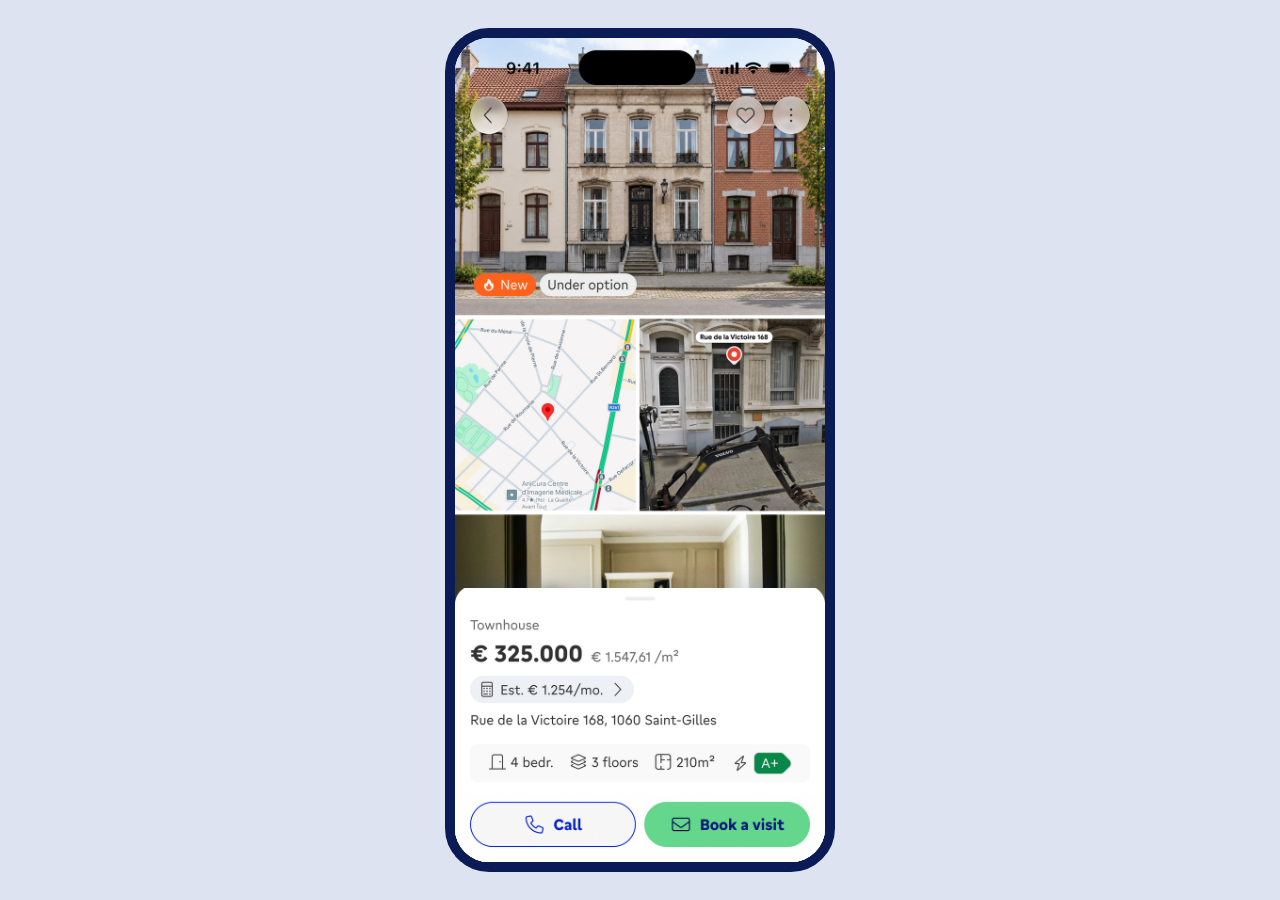
==== cdp/index.html @ 0e2df33d "Add files via upload" ====
<!doctype html>
<html lang="en">
<head>
<meta charset="utf-8">
<meta name="viewport" content="width=device-width, initial-scale=1, maximum-scale=1, user-scalable=no, viewport-fit=cover">
<meta name="theme-color" content="#FFFFFF">
<meta name="apple-mobile-web-app-capable" content="yes">
<meta name="mobile-web-app-capable" content="yes">
<meta name="robots" content="noindex, nofollow">
<title>Immoweb Listing Detail</title>
<link rel="preconnect" href="https://fonts.googleapis.com"><link rel="preconnect" href="https://fonts.gstatic.com" crossorigin>
<link rel="stylesheet" href="https://fonts.googleapis.com/css2?family=Lexend:wght@400;500;700&display=swap">
<style>
:root { color-scheme: light; --blue: #133DBD; --navy: #082479; --text: #63697D; --line: #DCE4F5; --surface: #F3F5FA; --green: #65D78D; }
* { box-sizing: border-box; }
html, body { height: 100%; margin: 0; overscroll-behavior: none; }
body { background: #DDE3F1; font: 400 16px/1.5 "Lexend", Arial, system-ui, sans-serif; color: var(--text); -webkit-font-smoothing: antialiased; }
button { font: inherit; color: inherit; background: none; border: 0; padding: 0; cursor: pointer; text-align: inherit; }
:focus-visible { outline: 3px solid #315ED1; outline-offset: 2px; }
.stage { height: 100%; display: flex; align-items: center; justify-content: center; }
.phone { position: relative; width: 390px; height: min(844px, 100dvh); background: #fff; border: 10px solid #0A1B55; border-radius: 44px; overflow: hidden; }
@media (max-width: 520px) { .phone { width: 100%; height: 100%; border: 0; border-radius: 0; } }
.screen { position: absolute; inset: 0; background: #fff; display: none; flex-direction: column; }
.screen.on { display: flex; }
.scroll { flex: 1; min-height: 0; overflow-y: auto; -webkit-overflow-scrolling: touch; }
.design { position: relative; width: 100%; }
.design img { display: block; width: 100%; height: auto; }
/* tap areas are placed in percent of the design image */
.hot { position: absolute; display: block; background: transparent; border-radius: 10px; }
.hot:focus-visible { outline-offset: -3px; }
.debug .hot { background: rgba(226, 83, 13, 0.18); outline: 1px dashed #E2530D; }
.toast { position: absolute; left: 12px; right: 12px; bottom: calc(24px + env(safe-area-inset-bottom, 0px)); z-index: 20; padding: 12px 14px; border-radius: 8px; background: var(--navy); color: #fff; font-size: 14px; box-shadow: 0 6px 20px rgba(8, 36, 121, 0.28); }
.gal { padding-bottom: 74%; }
.detail-scroll { padding-bottom: 19.3%; }
.cta { position: absolute; left: 0; right: 0; bottom: 0; z-index: 5; background: #fff; box-shadow: 0 -4px 16px rgba(8, 36, 121, 0.10); }
.cta img { display: block; width: 100%; height: auto; }
.dock { position: absolute; left: 0; right: 0; bottom: 0; z-index: 5; background: #fff; border-radius: 20px 20px 0 0; box-shadow: 0 -6px 24px rgba(8, 36, 121, 0.14); touch-action: pan-y; }
.dock img { display: block; width: 100%; height: auto; user-select: none; -webkit-user-drag: none; }
.screen[data-screen="detail"].rise { animation: rise 0.28s ease-out; }
@keyframes rise { from { transform: translateY(40%); } to { transform: none; } }
@media (prefers-reduced-motion: reduce) { * { transition: none !important; animation: none !important; } }

/* translation overlay: covers the English text in the design with the same background and draws the translated text */
.ov { position: absolute; inset: 0; pointer-events: none; font-family: "Lexend", Arial, system-ui, sans-serif; }
.ov div { position: absolute; display: flex; align-items: center; white-space: nowrap; line-height: 1.1; letter-spacing: -0.01em; border-radius: 3px; overflow: visible; }
.ov div.p { white-space: normal; align-items: flex-start; overflow: hidden; }
.ov div.c { justify-content: center; } .ov div.r { justify-content: flex-end; }
</style>
</head>
<body>
<div class="stage"><div class="phone" id="phone">

  <!-- Basic: gallery with the docked detail card -->
  <section class="screen on" data-screen="hub">
    <div class="scroll gal" id="gal"><div class="design"><img src="img/gallery.png" alt="Photo gallery"><div class="ov" data-ov="gallery" data-w="393"></div>
      <button class="hot" data-toast="Back to the results is not part of this prototype." style="left:2.53%;top:1.38%;width:12.93%;height:1.50%" aria-label="Back"></button>
      <button class="hot" data-toast="Saved to your saves" style="left:71.48%;top:1.38%;width:12.93%;height:1.50%" aria-label="Save"></button>
      <button class="hot" data-go="viewer" style="left:0;top:4%;width:100%;height:12%" aria-label="Open the photos"></button>
      <button class="hot" data-go="viewer" style="left:0;top:19.5%;width:100%;height:15%" aria-label="Open the photos"></button>
      <button class="hot" data-go="viewer" style="left:0;top:35%;width:100%;height:16%" aria-label="Open the photos"></button>
      <button class="hot" data-toast="The 3D tour is not part of this prototype." style="left:0;top:51.5%;width:100%;height:16%" aria-label="3D tour"></button>
      <button class="hot" data-toast="The video is not part of this prototype." style="left:0;top:68.5%;width:100%;height:16%" aria-label="Video"></button>
      <button class="hot" data-go="viewer" style="left:0;top:85%;width:100%;height:15%" aria-label="Open the floor plan"></button>
    </div></div>
    <div class="dock" id="dock"><img src="img/card.png" alt="Townhouse, € 325.000, Rue de la Victoire 168, 1060 Saint-Gilles. Swipe up for all details" draggable="false"><div class="ov" data-ov="card" data-w="393"></div>
      <button class="hot" data-go="detail" style="left:0;top:0;width:100%;height:78%" aria-label="Open all details"></button>
      <button class="hot" data-toast="Calling the agency is not part of this prototype." style="left:5.11%;top:98.81%;width:42.95%;height:0.93%" aria-label="Call"></button>
      <button class="hot" data-go="contact" style="left:50.54%;top:98.81%;width:44.19%;height:0.93%" aria-label="Book a visit"></button>
    </div>
  </section>

  <!-- Listing detail page, the entry point -->
  <section class="screen" data-screen="detail">
    <div class="scroll detail-scroll"><div class="design"><img src="img/detail.png" alt="Listing detail, townhouse Rue de la Victoire 168, Saint-Gilles"><div class="ov" data-ov="detail" data-w="402.8"></div>
      <button class="hot" data-go="hub" style="left:4.61%;top:1.09%;width:11.17%;height:0.84%" aria-label="Back to the gallery"></button>
      <button class="hot" data-toast="Saved to your saves" style="left:71.64%;top:1.09%;width:12.41%;height:0.84%" aria-label="Save"></button>
      <button class="hot" data-go="viewer" style="left:17.02%;top:-0.21%;width:54.62%;height:2.35%" aria-label="Open the photos"></button>
      <button class="hot" data-toast="Station details are not part of this prototype." style="left:5.11%;top:6.70%;width:89.62%;height:2.06%" aria-label="Nearest stations"></button>
      <button class="hot" data-go="contact" style="left:5.11%;top:9.03%;width:89.62%;height:1.12%" aria-label="Century 21 Iris-Concept"></button>
      <button class="hot" data-go="facts" style="left:5.11%;top:16.04%;width:89.62%;height:1.12%" aria-label="See all 15 features"></button>
      <button class="hot" data-go="description" style="left:5.11%;top:21.83%;width:89.62%;height:1.12%" aria-label="See more about what's special"></button>
      <button class="hot" data-go="energy" style="left:5.11%;top:41.73%;width:89.62%;height:1.12%" aria-label="See more about energy and conditions"></button>
      <button class="hot" data-go="c1" style="left:5.11%;top:57.43%;width:89.62%;height:1.12%" aria-label="Add new commute"></button>
      <button class="hot" data-go="credit" style="left:11.06%;top:81.87%;width:77.95%;height:1.08%" aria-label="Simulate with Belfius"></button>
      <button class="hot" data-toast="Calling the agency is not part of this prototype." style="left:5.11%;top:98.81%;width:42.95%;height:0.93%" aria-label="Call"></button>
      <button class="hot" data-go="contact" style="left:50.54%;top:98.81%;width:44.19%;height:0.93%" aria-label="Book a visit"></button>
      </div></div>
      <div class="cta"><img src="img/cta.png" alt=""><div class="ov" data-ov="cta" data-w="393"></div>
      <button class="hot" data-toast="Calling the agency is not part of this prototype." style="left:4%;top:8%;width:44%;height:84%" aria-label="Call"></button>
      <button class="hot" data-go="contact" style="left:52%;top:8%;width:44%;height:84%" aria-label="Book a visit"></button>
    </div>
  </section>

  <section class="screen" data-screen="viewer">
    <div class="scroll"><div class="design"><img src="img/viewer.png" alt="Photo viewer, living room, 3 of 24"><div class="ov" data-ov="viewer" data-w="393"></div>
      <button class="hot" data-go="back" style="left:2%;top:3.5%;width:14%;height:7%" aria-label="Close"></button>
      <button class="hot" data-toast="Saved to your saves" style="left:72%;top:3.5%;width:14%;height:7%" aria-label="Save"></button>
      <button class="hot" data-toast="Swiping between photos is not part of this prototype." style="left:0;top:28%;width:100%;height:36%" aria-label="Photo"></button>
      <button class="hot" data-toast="Swiping between photos is not part of this prototype." style="left:0;top:80%;width:100%;height:9%" aria-label="Thumbnails"></button>
      <button class="hot" data-toast="Calling the agency is not part of this prototype." style="left:4%;top:91.5%;width:44%;height:7%" aria-label="Call"></button>
      <button class="hot" data-go="contact" style="left:52%;top:91.5%;width:44%;height:7%" aria-label="Book a visit"></button>
    </div></div>
  </section>

  <section class="screen" data-screen="facts">
    <div class="scroll"><div class="design"><img src="img/facts.png" alt="Facts and features">
      <button class="hot" data-go="detail" style="left:-1.91%;top:2.61%;width:15.12%;height:5.14%" aria-label="Close"></button>
    </div></div>
  </section>

  <section class="screen" data-screen="description">
    <div class="scroll"><div class="design"><img src="img/description.png" alt="What's special">
      <button class="hot" data-go="detail" style="left:-1.91%;top:3.73%;width:15.12%;height:7.29%" aria-label="Close"></button>
    </div></div>
  </section>

  <section class="screen" data-screen="energy">
    <div class="scroll"><div class="design"><img src="img/energy.png" alt="Energy and conditions">
      <button class="hot" data-go="detail" style="left:-1.91%;top:3.33%;width:15.12%;height:6.75%" aria-label="Close"></button>
    </div></div>
  </section>

  <section class="screen" data-screen="credit">
    <div class="scroll"><div class="design"><img src="img/credit.png" alt="Simulate with Belfius">
      <button class="hot" data-go="detail" style="left:-1.91%;top:3.73%;width:15.12%;height:7.29%" aria-label="Close"></button>
      <button class="hot" data-toast="Simulation saved" style="left:4.57%;top:40.51%;width:51.84%;height:4.79%" aria-label="Save your simulation"></button>
    </div></div>
  </section>

  <section class="screen" data-screen="contact">
    <div class="scroll"><div class="design"><img src="img/contact.png" alt="Contact agent">
      <button class="hot" data-go="detail" style="left:-1.91%;top:2.95%;width:15.12%;height:5.68%" aria-label="Close"></button>
      <button class="hot" data-go="detail" data-toast="Message sent to the agent" style="left:0.25%;top:93.91%;width:99.36%;height:5.68%" aria-label="Send message"></button>
    </div></div>
  </section>

  <!-- Commute flow -->
  <section class="screen" data-screen="c1">
    <div class="scroll"><div class="design"><img src="img/c1.png" alt="Add commute, map">
      <button class="hot" data-go="detail" style="left:-2.87%;top:0.97%;width:14.61%;height:5.34%" aria-label="Back"></button>
      <button class="hot" data-go="c2" style="left:11.73%;top:81.09%;width:89.88%;height:7.48%" aria-label="Choose destination"></button>
    </div></div>
  </section>
  <section class="screen" data-screen="c2">
    <div class="scroll"><div class="design"><img src="img/c2.png" alt="Insert destination address">
      <button class="hot" data-go="c1" style="left:-2.88%;top:0.97%;width:15.75%;height:5.34%" aria-label="Close"></button>
      <button class="hot" data-go="c3" style="left:-0.62%;top:11.65%;width:101.25%;height:8.55%" aria-label="Type a destination"></button>
      <button class="hot" data-go="c3" style="left:0;top:70%;width:100%;height:30%" aria-label="Keyboard"></button>
    </div></div>
  </section>
  <section class="screen" data-screen="c3">
    <div class="scroll"><div class="design"><img src="img/c3.png" alt="Destination suggestions">
      <button class="hot" data-go="c1" style="left:-2.88%;top:0.97%;width:15.75%;height:5.34%" aria-label="Close"></button>
      <button class="hot" data-go="c4" style="left:-1.75%;top:19.13%;width:103.50%;height:24.57%" aria-label="Pick a suggestion"></button>
      <button class="hot" data-go="c4" style="left:72.50%;top:92.31%;width:31.50%;height:7.48%" aria-label="Search"></button>
    </div></div>
  </section>
  <section class="screen" data-screen="c4" data-auto="c5" data-delay="1600">
    <div class="scroll"><div class="design"><img src="img/c4.png" alt="Calculating commute"></div></div>
  </section>
  <section class="screen" data-screen="c5">
    <div class="scroll"><div class="design"><img src="img/c5.png" alt="Commute times">
      <button class="hot" data-go="detail" style="left:-2.87%;top:0.97%;width:14.61%;height:5.34%" aria-label="Back"></button>
      <button class="hot" data-go="detail" style="left:-1.75%;top:92.31%;width:49.43%;height:7.48%" aria-label="Cancel"></button>
      <button class="hot" data-go="detail" data-toast="Commute saved" style="left:52.18%;top:92.31%;width:49.43%;height:7.48%" aria-label="Save"></button>
    </div></div>
  </section>

  <div class="toast" id="toast" role="status" hidden></div>
</div></div>

<script>
const OV = {"detail": [{"l": 4.61, "t": 2.682, "w": 22.84, "h": 0.635, "fs": 16, "fw": 400, "c": "#595959", "bg": "#ffffff", "a": "left", "nl": "Herenhuis", "fr": "Maison de maître", "lh": null, "el": null}, {"l": 12.554, "t": 3.972, "w": 28.053, "h": 0.635, "fs": 13, "fw": 500, "c": "#25292a", "bg": "#edf0f5", "a": "left", "nl": "± € 1.254/maand", "fr": "± € 1.254/mois", "lh": null, "el": null}, {"l": 15.285, "t": 5.41, "w": 13.406, "h": 0.635, "fs": 14, "fw": 400, "c": "#2c2c2c", "bg": "#f9f9f9", "a": "left", "nl": "4 slpk.", "fr": "4 ch.", "lh": null, "el": null}, {"l": 36.635, "t": 5.41, "w": 14.399, "h": 0.635, "fs": 14, "fw": 400, "c": "#282828", "bg": "#f9f9f9", "a": "left", "nl": "3 verd.", "fr": "3 étages", "lh": null, "el": null}, {"l": 12.554, "t": 6.587, "w": 59.582, "h": 0.71, "fs": 16, "fw": 700, "c": "#252525", "bg": "#ffffff", "a": "left", "nl": "Dichtstbijzijnde haltes", "fr": "Arrêts les plus proches", "lh": null, "el": null}, {"l": 4.61, "t": 10.249, "w": 45.183, "h": 0.972, "fs": 24, "fw": 700, "c": "#202020", "bg": "#ffffff", "a": "left", "nl": "Kenmerken", "fr": "Caractéristiques", "lh": null, "el": null}, {"l": 12.554, "t": 11.427, "w": 29.791, "h": 0.71, "fs": 16, "fw": 400, "c": "#232323", "bg": "#ffffff", "a": "left", "nl": "Garage · 2 wagens", "fr": "Garage · 2 voitures", "lh": null, "el": null}, {"l": 12.554, "t": 12.323, "w": 27.308, "h": 0.71, "fs": 16, "fw": 400, "c": "#272727", "bg": "#ffffff", "a": "left", "nl": "Open keuken", "fr": "Cuisine ouverte", "lh": null, "el": null}, {"l": 12.554, "t": 13.22, "w": 40.962, "h": 0.71, "fs": 16, "fw": 400, "c": "#1f1f1f", "bg": "#ffffff", "a": "left", "nl": "Tuin · zuidwest", "fr": "Jardin · sud-ouest", "lh": null, "el": null}, {"l": 12.554, "t": 14.117, "w": 12.909, "h": 0.71, "fs": 16, "fw": 400, "c": "#282828", "bg": "#ffffff", "a": "left", "nl": "Kelder", "fr": "Cave", "lh": null, "el": null}, {"l": 12.554, "t": 15.014, "w": 15.888, "h": 0.71, "fs": 16, "fw": 400, "c": "#262626", "bg": "#ffffff", "a": "left", "nl": "Terras", "fr": "Terrasse", "lh": null, "el": null}, {"l": 21.491, "t": 16.21, "w": 56.851, "h": 0.71, "fs": 16, "fw": 700, "c": "#000cb0", "bg": "#f7f7f7", "a": "center", "nl": "Alle 15 kenmerken", "fr": "Voir les 15 caractéristiques", "lh": null, "el": null}, {"l": 4.61, "t": 17.667, "w": 38.976, "h": 0.953, "fs": 24, "fw": 700, "c": "#262626", "bg": "#ffffff", "a": "left", "nl": "Wat maakt het bijzonder", "fr": "Ce qui le rend unique", "lh": null, "el": null}, {"l": 4.61, "t": 18.62, "w": 90.366, "h": 0.71, "fs": 16, "fw": 700, "c": "#202020", "bg": "#ffffff", "a": "left", "nl": "Parvis Saint-Gilles: herenhuis met 4 slpk.", "fr": "Parvis Saint-Gilles : maison de maître 4 ch.", "lh": null, "el": null}, {"l": 4.61, "t": 19.218, "w": 90.366, "h": 2.952, "fs": 16, "fw": 400, "c": "#1e1e1e", "bg": "#ffffff", "a": "left", "nl": "Volledig gerenoveerd herenhuis in een rustige woonstraat, op twee minuten van het Parvis de Saint-Gilles. Originele lijstwerken bewaard, nieuwe keuken die uitgeeft op een tuin op het zuiden. Aparte studio op tuinniveau, momenteel verhuurd.", "fr": "Maison de maître entièrement rénovée dans une rue calme, à deux minutes du Parvis de Saint-Gilles. Moulures d’origine conservées, nouvelle cuisine ouverte sur un jardin orienté sud. Studio indépendant au niveau du jardin, actuellement loué.", "lh": 24, "el": true}, {"l": 33.904, "t": 21.983, "w": 32.025, "h": 0.71, "fs": 16, "fw": 700, "c": "#0013a7", "bg": "#f7f7f7", "a": "center", "nl": "Meer tonen", "fr": "Voir plus", "lh": null, "el": null}, {"l": 4.61, "t": 23.44, "w": 32.77, "h": 0.953, "fs": 24, "fw": 700, "c": "#232323", "bg": "#ffffff", "a": "left", "nl": "Documenten", "fr": "Documents", "lh": null, "el": null}, {"l": 16.526, "t": 24.786, "w": 10.923, "h": 0.598, "fs": 16, "fw": 700, "c": "#242424", "bg": "#ffffff", "a": "left", "nl": "EPC", "fr": "PEB", "lh": null, "el": null}, {"l": 16.526, "t": 25.981, "w": 18.371, "h": 0.598, "fs": 16, "fw": 700, "c": "#1f1f1f", "bg": "#ffffff", "a": "left", "nl": "Elektriciteit", "fr": "Électricité", "lh": null, "el": null}, {"l": 16.526, "t": 27.177, "w": 18.371, "h": 0.598, "fs": 16, "fw": 700, "c": "#242424", "bg": "#ffffff", "a": "left", "nl": "Asbest", "fr": "Amiante", "lh": null, "el": null}, {"l": 4.61, "t": 35.566, "w": 60.078, "h": 0.953, "fs": 24, "fw": 700, "c": "#242424", "bg": "#ffffff", "a": "left", "nl": "Energie en staat", "fr": "Énergie et état", "lh": null, "el": null}, {"l": 4.61, "t": 36.519, "w": 50.148, "h": 0.635, "fs": 14, "fw": 400, "c": "#222222", "bg": "#ffffff", "a": "left", "nl": "Energieprestatie (EPC)", "fr": "Performance énergétique (PEB)", "lh": null, "el": null}, {"l": 13.547, "t": 38.051, "w": 18.868, "h": 0.523, "fs": 16, "fw": 400, "c": "#262626", "bg": "#ffffff", "a": "left", "nl": "Bouwjaar 1978", "fr": "Construit en 1978", "lh": null, "el": null}, {"l": 13.547, "t": 38.799, "w": 35.004, "h": 0.523, "fs": 16, "fw": 400, "c": "#252525", "bg": "#ffffff", "a": "left", "nl": "Gerenoveerd in 2024", "fr": "Rénové en 2024", "lh": null, "el": null}, {"l": 13.547, "t": 39.546, "w": 15.144, "h": 0.523, "fs": 16, "fw": 400, "c": "#2a2a2a", "bg": "#ffffff", "a": "left", "nl": "Als nieuw", "fr": "Comme neuf", "lh": null, "el": null}, {"l": 13.547, "t": 40.293, "w": 21.847, "h": 0.523, "fs": 16, "fw": 400, "c": "#262626", "bg": "#ffffff", "a": "left", "nl": "Warmtepomp", "fr": "Pompe à chaleur", "lh": null, "el": null}, {"l": 13.547, "t": 41.041, "w": 21.847, "h": 0.523, "fs": 16, "fw": 400, "c": "#303030", "bg": "#ffffff", "a": "left", "nl": "Gas en stookolie", "fr": "Gaz et mazout", "lh": null, "el": null}, {"l": 33.904, "t": 41.9, "w": 32.025, "h": 0.71, "fs": 16, "fw": 700, "c": "#0017a5", "bg": "#f7f7f7", "a": "center", "nl": "Meer tonen", "fr": "Voir plus", "lh": null, "el": null}, {"l": 4.61, "t": 43.357, "w": 67.526, "h": 0.953, "fs": 24, "fw": 700, "c": "#252525", "bg": "#ffffff", "a": "left", "nl": "Ligging en buurt", "fr": "Localisation et quartier", "lh": null, "el": null}, {"l": 16.526, "t": 52.064, "w": 60.575, "h": 0.71, "fs": 16, "fw": 700, "c": "#242424", "bg": "#ffffff", "a": "left", "nl": "Dichtstbijzijnde haltes", "fr": "Arrêts les plus proches", "lh": null, "el": null}, {"l": 16.526, "t": 54.157, "w": 68.022, "h": 0.71, "fs": 16, "fw": 700, "c": "#222222", "bg": "#ffffff", "a": "left", "nl": "Reistijd naar uw plaatsen", "fr": "Temps de trajet vers vos lieux", "lh": null, "el": null}, {"l": 24.47, "t": 55.035, "w": 42.7, "h": 0.635, "fs": 16, "fw": 400, "c": "#404040", "bg": "#ffffff", "a": "left", "nl": "1 u 30 naar Mijn kantoor", "fr": "1 h 30 vers Mon bureau", "lh": null, "el": null}, {"l": 24.47, "t": 56.249, "w": 42.7, "h": 0.635, "fs": 16, "fw": 400, "c": "#3d3d3d", "bg": "#ffffff", "a": "left", "nl": "45 min naar de school van Paula", "fr": "45 min vers l’école de Paula", "lh": null, "el": null}, {"l": 26.456, "t": 57.576, "w": 54.368, "h": 0.71, "fs": 16, "fw": 700, "c": "#041968", "bg": "#ffffff", "a": "center", "nl": "Nieuw traject toevoegen", "fr": "Ajouter un trajet", "lh": null, "el": null}, {"l": 4.61, "t": 59.033, "w": 61.319, "h": 0.953, "fs": 24, "fw": 700, "c": "#1e1e1e", "bg": "#ffffff", "a": "left", "nl": "Markt en prijshistoriek", "fr": "Marché et historique des prix", "lh": null, "el": null}, {"l": 8.83, "t": 60.323, "w": 48.41, "h": 0.542, "fs": 14, "fw": 400, "c": "#535353", "bg": "#ffffff", "a": "left", "nl": "Vraagprijs per m² · Sint-Gillis", "fr": "Prix demandé par m² · Saint-Gilles", "lh": null, "el": null}, {"l": 10.816, "t": 61.593, "w": 34.011, "h": 0.561, "fs": 13, "fw": 500, "c": "#005329", "bg": "#fdfffe", "a": "left", "nl": "11% onder de mediaan van de buurt", "fr": "11 % sous la médiane du quartier", "lh": null, "el": null}, {"l": 27.946, "t": 63.611, "w": 20.605, "h": 0.561, "fs": 14, "fw": 400, "c": "#616161", "bg": "#ffffff", "a": "left", "nl": "Buurt", "fr": "Quartier", "lh": null, "el": null}, {"l": 58.233, "t": 63.611, "w": 16.881, "h": 0.561, "fs": 14, "fw": 400, "c": "#5d5d5d", "bg": "#ffffff", "a": "left", "nl": "Deze woning", "fr": "Ce bien", "lh": null, "el": null}, {"l": 7.837, "t": 64.769, "w": 9.186, "h": 0.561, "fs": 13, "fw": 500, "c": "#565656", "bg": "#eeeeee", "a": "left", "nl": "Datum", "fr": "Date", "lh": null, "el": null}, {"l": 36.138, "t": 64.769, "w": 11.172, "h": 0.561, "fs": 13, "fw": 500, "c": "#5b5b5b", "bg": "#eeeeee", "a": "left", "nl": "Gebeurtenis", "fr": "Événement", "lh": null, "el": null}, {"l": 81.073, "t": 64.769, "w": 11.172, "h": 0.561, "fs": 13, "fw": 500, "c": "#545454", "bg": "#eeeeee", "a": "right", "nl": "Prijs", "fr": "Prix", "lh": null, "el": null}, {"l": 7.837, "t": 65.517, "w": 21.598, "h": 0.635, "fs": 14, "fw": 400, "c": "#5b5b5b", "bg": "#ffffff", "a": "left", "nl": "12 sep 2026", "fr": "12 sept. 2026", "lh": null, "el": null}, {"l": 36.138, "t": 65.517, "w": 12.413, "h": 0.635, "fs": 14, "fw": 400, "c": "#2c2c2c", "bg": "#ffffff", "a": "left", "nl": "Te koop gezet", "fr": "Mis en vente", "lh": null, "el": null}, {"l": 7.837, "t": 66.432, "w": 21.598, "h": 0.635, "fs": 14, "fw": 400, "c": "#5b5b5b", "bg": "#ffffff", "a": "left", "nl": "03 mrt 2019", "fr": "03 mars 2019", "lh": null, "el": null}, {"l": 36.138, "t": 66.432, "w": 9.93, "h": 0.635, "fs": 14, "fw": 400, "c": "#2c2c2c", "bg": "#ffffff", "a": "left", "nl": "Verkocht", "fr": "Vendu", "lh": null, "el": null}, {"l": 4.61, "t": 67.871, "w": 22.343, "h": 0.953, "fs": 24, "fw": 700, "c": "#222222", "bg": "#ffffff", "a": "left", "nl": "Financiering", "fr": "Financement", "lh": null, "el": null}, {"l": 55.751, "t": 68.132, "w": 20.854, "h": 0.561, "fs": 12, "fw": 400, "c": "#000647", "bg": "#f9f9f9", "a": "right", "nl": "Aangeboden door", "fr": "Proposé par", "lh": null, "el": null}, {"l": 10.816, "t": 69.366, "w": 26.563, "h": 0.635, "fs": 16, "fw": 700, "c": "#232323", "bg": "#ffffff", "a": "left", "nl": "Aankoopprijs", "fr": "Prix d’achat", "lh": null, "el": null}, {"l": 10.816, "t": 71.085, "w": 56.354, "h": 0.635, "fs": 16, "fw": 700, "c": "#262626", "bg": "#ffffff", "a": "left", "nl": "Eigen inbreng (20% aanbevolen)", "fr": "Fonds propres (20 % recommandés)", "lh": null, "el": null}, {"l": 10.816, "t": 72.803, "w": 25.322, "h": 0.635, "fs": 16, "fw": 700, "c": "#242424", "bg": "#ffffff", "a": "left", "nl": "Looptijd", "fr": "Durée du prêt", "lh": null, "el": null}, {"l": 71.142, "t": 72.747, "w": 18.371, "h": 0.71, "fs": 16, "fw": 700, "c": "#202020", "bg": "#ffffff", "a": "right", "nl": "25 jaar", "fr": "25 ans", "lh": null, "el": null}, {"l": 38.869, "t": 76.69, "w": 20.854, "h": 0.598, "fs": 16, "fw": 700, "c": "#2a2a2a", "bg": "#ffffff", "a": "center", "nl": "/maand", "fr": "/mois", "lh": null, "el": null}, {"l": 14.788, "t": 78.39, "w": 32.522, "h": 0.635, "fs": 14, "fw": 400, "c": "#242424", "bg": "#ffffff", "a": "left", "nl": "Geleend bedrag", "fr": "Montant emprunté", "lh": null, "el": null}, {"l": 14.788, "t": 79.249, "w": 37.487, "h": 0.635, "fs": 14, "fw": 400, "c": "#222222", "bg": "#ffffff", "a": "left", "nl": "Rentekosten (3,30%)", "fr": "Coût des intérêts (3,30 %)", "lh": null, "el": null}, {"l": 14.788, "t": 80.109, "w": 54.865, "h": 0.635, "fs": 14, "fw": 400, "c": "#292929", "bg": "#ffffff", "a": "left", "nl": "Registratie- en notariskosten", "fr": "Droits d’enregistrement et notaire", "lh": null, "el": null}, {"l": 10.816, "t": 80.968, "w": 32.77, "h": 0.635, "fs": 16, "fw": 700, "c": "#222222", "bg": "#ffffff", "a": "left", "nl": "Totale projectkost", "fr": "Coût total du projet", "lh": null, "el": null}, {"l": 21.491, "t": 82.015, "w": 56.851, "h": 0.71, "fs": 16, "fw": 700, "c": "#0d1a69", "bg": "#f7f7f7", "a": "center", "nl": "Simuleer bij Belfius", "fr": "Simuler avec Belfius", "lh": null, "el": null}, {"l": 10.816, "t": 83.323, "w": 71.25, "h": 0.635, "fs": 11, "fw": 400, "c": "#535353", "bg": "#ffffff", "a": "left", "nl": "¹ Indicatieve, niet-contractuele simulatie op basis van parameters van Belfius. Meer info", "fr": "¹ Simulation indicative et non contractuelle basée sur les paramètres de Belfius. En savoir plus", "lh": 16, "el": null}, {"l": 21.491, "t": 85.135, "w": 56.851, "h": 0.71, "fs": 16, "fw": 400, "c": "#262626", "bg": "#ffffff", "a": "center", "nl": "Immoweb-code: 9273615", "fr": "Code Immoweb : 9273615", "lh": null, "el": null}, {"l": 21.491, "t": 85.957, "w": 56.851, "h": 0.71, "fs": 16, "fw": 700, "c": "#011590", "bg": "#f7f7f7", "a": "center", "nl": "Zoekertje melden", "fr": "Signaler cette annonce", "lh": null, "el": null}, {"l": 4.61, "t": 87.545, "w": 48.907, "h": 0.953, "fs": 24, "fw": 700, "c": "#1e1e1e", "bg": "#ffffff", "a": "left", "nl": "Vergelijkbare panden", "fr": "Biens similaires", "lh": null, "el": null}, {"l": 15.533, "t": 89.096, "w": 7.448, "h": 0.561, "fs": 12, "fw": 700, "c": "#fffbfa", "bg": "#ff621b", "a": "left", "nl": "Nieuw", "fr": "Nouveau", "lh": null, "el": null}, {"l": 73.873, "t": 89.189, "w": 21.102, "h": 0.43, "fs": 9, "fw": 700, "c": "#000604", "bg": "#44d1e5", "a": "left", "nl": "OPENBARE VERKOOP", "fr": "VENTE PUBLIQUE", "lh": null, "el": null}, {"l": 71.887, "t": 91.88, "w": 22.591, "h": 0.635, "fs": 14, "fw": 400, "c": "#272727", "bg": "#ffffff", "a": "left", "nl": "Herenhuis", "fr": "Maison de maître", "lh": null, "el": null}, {"l": 15.533, "t": 93.02, "w": 9.93, "h": 0.635, "fs": 14, "fw": 400, "c": "#2e2e2e", "bg": "#ffffff", "a": "left", "nl": "4 slpk.", "fr": "4 ch.", "lh": null, "el": null}, {"l": 77.845, "t": 93.02, "w": 9.682, "h": 0.635, "fs": 14, "fw": 400, "c": "#2a2a2a", "bg": "#ffffff", "a": "left", "nl": "4 slpk.", "fr": "4 ch.", "lh": null, "el": null}, {"l": 4.61, "t": 95.019, "w": 35.252, "h": 0.953, "fs": 24, "fw": 700, "c": "#1e1e1e", "bg": "#ffffff", "a": "left", "nl": "Contact opnemen", "fr": "Prendre contact", "lh": null, "el": null}, {"l": 8.582, "t": 98.737, "w": 37.735, "h": 0.822, "fs": 16, "fw": 700, "c": "#00169d", "bg": "#f6f6f6", "a": "center", "nl": "Bellen", "fr": "Appeler", "lh": null, "el": null}, {"l": 52.275, "t": 98.737, "w": 39.225, "h": 0.822, "fs": 16, "fw": 700, "c": "#002021", "bg": "#64d78c", "a": "center", "nl": "Bezoek aanvragen", "fr": "Demander une visite", "lh": null, "el": null}], "card": [{"l": 3.562, "t": 7.56, "w": 23.41, "h": 11.684, "fs": 16, "fw": 400, "c": "#505050", "bg": "#ffffff", "a": "left", "nl": "Herenhuis", "fr": "Maison de maître", "lh": null, "el": null}, {"l": 11.705, "t": 31.271, "w": 28.753, "h": 11.684, "fs": 13, "fw": 500, "c": "#191818", "bg": "#edf1f6", "a": "left", "nl": "± € 1.254/maand", "fr": "± € 1.254/mois", "lh": null, "el": null}, {"l": 14.504, "t": 57.732, "w": 13.74, "h": 11.684, "fs": 14, "fw": 400, "c": "#131313", "bg": "#f9f9f9", "a": "left", "nl": "4 slpk.", "fr": "4 ch.", "lh": null, "el": null}, {"l": 36.387, "t": 57.732, "w": 14.758, "h": 11.684, "fs": 14, "fw": 400, "c": "#181818", "bg": "#f9f9f9", "a": "left", "nl": "3 verd.", "fr": "3 étages", "lh": null, "el": null}, {"l": 5.089, "t": 81.443, "w": 42.748, "h": 10.997, "fs": 16, "fw": 700, "c": "#0006c8", "bg": "#f7f7f7", "a": "center", "nl": "Bellen", "fr": "Appeler", "lh": null, "el": null}, {"l": 53.944, "t": 81.443, "w": 41.221, "h": 10.997, "fs": 16, "fw": 700, "c": "#00004d", "bg": "#65d78d", "a": "center", "nl": "Bezoek aanvragen", "fr": "Demander une visite", "lh": null, "el": null}], "cta": [{"l": 5.089, "t": 28.947, "w": 42.748, "h": 42.105, "fs": 16, "fw": 700, "c": "#0006c8", "bg": "#f7f7f7", "a": "center", "nl": "Bellen", "fr": "Appeler", "lh": null, "el": null}, {"l": 53.944, "t": 28.947, "w": 41.221, "h": 42.105, "fs": 16, "fw": 700, "c": "#00004d", "bg": "#65d78d", "a": "center", "nl": "Bezoek aanvragen", "fr": "Demander une visite", "lh": null, "el": null}], "gallery": [{"l": 3.562, "t": 16.098, "w": 19.847, "h": 1.894, "fs": 13, "fw": 400, "c": "#ffffff", "bg": "#fe621d", "a": "center", "nl": "Nieuw", "fr": "Nouveau", "lh": null, "el": null}, {"l": 23.919, "t": 16.098, "w": 27.481, "h": 1.894, "fs": 13, "fw": 400, "c": "#323232", "bg": "#eeeeee", "a": "center", "nl": "Onder optie", "fr": "Sous option", "lh": null, "el": null}, {"l": 3.562, "t": 64.141, "w": 24.936, "h": 1.768, "fs": 13, "fw": 400, "c": "#ffffff", "bg": "#000000", "a": "center", "nl": "3D-tour", "fr": "Visite 3D", "lh": null, "el": null}, {"l": 3.562, "t": 81.818, "w": 19.847, "h": 1.768, "fs": 13, "fw": 400, "c": "#ffffff", "bg": "#000000", "a": "center", "nl": "Video", "fr": "Vidéo", "lh": null, "el": null}], "viewer": [{"l": 35.115, "t": 8.374, "w": 29.771, "h": 2.956, "fs": 16, "fw": 700, "c": "#242424", "bg": "#ffffff", "a": "center", "nl": "Woonkamer", "fr": "Salon", "lh": null, "el": null}, {"l": 5.089, "t": 93.719, "w": 42.748, "h": 3.695, "fs": 16, "fw": 700, "c": "#0013ca", "bg": "#f7f7f7", "a": "center", "nl": "Bellen", "fr": "Appeler", "lh": null, "el": null}, {"l": 53.944, "t": 93.719, "w": 41.221, "h": 3.695, "fs": 16, "fw": 700, "c": "#00034f", "bg": "#65d78d", "a": "center", "nl": "Bezoek aanvragen", "fr": "Demander une visite", "lh": null, "el": null}]};
</script>
<script>
(function () {
  const phone = document.getElementById('phone'), toastEl = document.getElementById('toast');
  let timer = null, autoTimer = null;
  const pos = {}; let from = 'hub';
  function show(name) {
    clearTimeout(autoTimer);
    const prev = phone.querySelector('.screen.on'), psc = prev && prev.querySelector('.scroll');
    if (psc) pos[prev.dataset.screen] = psc.scrollTop;
    const fromSub = prev && prev.dataset.screen !== 'hub' && prev.dataset.screen !== 'detail';
    if (name === 'back') name = from;
    if (name === 'viewer' && prev) from = prev.dataset.screen;
    phone.querySelectorAll('.screen').forEach(s => { s.classList.toggle('on', s.dataset.screen === name); });
    const s = phone.querySelector('.screen.on'), sc = s.querySelector('.scroll');
    if (sc) sc.scrollTop = ((name === 'detail' || name === 'hub') && fromSub) ? (pos[name] || 0) : 0;
    if (typeof drawOverlays === 'function') drawOverlays();
    if (s.dataset.auto) autoTimer = setTimeout(() => show(s.dataset.auto), +s.dataset.delay || 1500);
    if (location.hash !== '#' + name) history.replaceState(null, '', '#' + name);
  }
  function toast(t) {
    toastEl.textContent = t; toastEl.hidden = false;
    clearTimeout(timer); timer = setTimeout(() => { toastEl.hidden = true; }, 3000);
  }
  phone.addEventListener('click', e => {
    const el = e.target.closest('[data-go], [data-toast]'); if (!el) return;
    if (el.dataset.toast) toast(el.dataset.toast);
    if (el.dataset.go) show(el.dataset.go);
  });
  // Swipe up on the docked card opens the full detail; swipe down at the top of the detail returns.
  const dock = document.getElementById('dock'), detail = phone.querySelector('.screen[data-screen="detail"]');
  let y0 = null;
  dock.addEventListener('pointerdown', e => { y0 = e.clientY; });
  dock.addEventListener('pointerup', e => { if (y0 !== null && y0 - e.clientY > 24) { openDetail(); } y0 = null; });
  dock.addEventListener('wheel', e => { if (e.deltaY > 12) openDetail(); }, { passive: true });
  function openDetail() { detail.classList.add('rise'); show('detail'); setTimeout(() => detail.classList.remove('rise'), 350); }
  const dsc = detail.querySelector('.scroll'); let dy0 = null;
  dsc.addEventListener('touchstart', e => { dy0 = dsc.scrollTop === 0 ? e.touches[0].clientY : null; }, { passive: true });
  dsc.addEventListener('touchmove', e => { if (dy0 !== null && e.touches[0].clientY - dy0 > 90) { dy0 = null; show('hub'); } }, { passive: true });
  dsc.addEventListener('wheel', e => { if (dsc.scrollTop === 0 && e.deltaY < -40) show('hub'); }, { passive: true });
  // language: ?lang=nl or ?lang=fr draws translated text over the design; en shows the design as is
  const lang = (new URLSearchParams(location.search).get('lang') || 'en').slice(0, 2);
  document.documentElement.lang = lang;
  function drawOverlays() {
    document.querySelectorAll('.ov').forEach(o => {
      if (!o.clientWidth) return;
      const items = OV[o.dataset.ov] || [];
      if (lang === 'en') { o.innerHTML = ''; return; }
      const u = o.clientWidth / +o.dataset.w; o.style.setProperty('--u', u + 'px');
      o.innerHTML = items.map(i => '<div class="' + (i.a === 'center' ? 'c' : i.a === 'right' ? 'r' : '') + (i.el || i.lh ? ' p' : '') + '" style="left:' + i.l + '%;top:' + i.t + '%;width:' + i.w + '%;height:' + i.h + '%;font-size:' + (i.fs * u).toFixed(2) + 'px;font-weight:' + i.fw + ';color:' + i.c + ';background:' + i.bg + (i.lh ? ';line-height:' + (i.lh * u).toFixed(2) + 'px' : '') + '">' + (i[lang] || i.nl) + '</div>').join('');
    });
  }
  drawOverlays(); window.addEventListener('resize', drawOverlays);
  document.querySelectorAll('.ov').forEach(o => { const img = o.previousElementSibling; if (img && img.tagName === 'IMG' && !img.complete) img.addEventListener('load', drawOverlays); });
  // ?debug shows the tap areas
  if (location.search.indexOf('debug') >= 0) document.body.classList.add('debug');
  const h = location.hash.slice(1);
  if (h && phone.querySelector('.screen[data-screen="' + h + '"]')) show(h);
})();
</script>
</body>
</html>
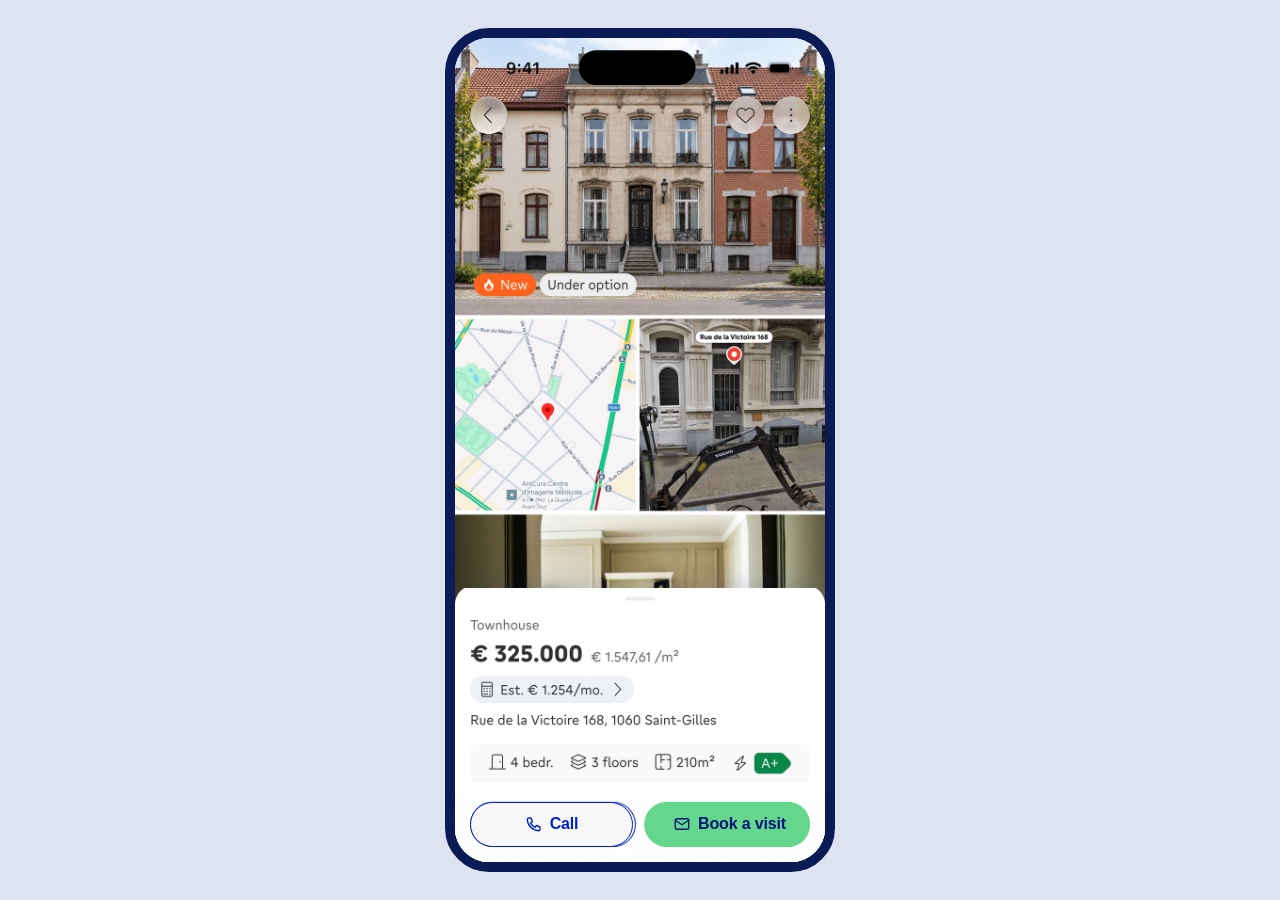
==== commit 28661605: "Add files via upload" ====
--- a/cdp/index.html
+++ b/cdp/index.html
@@ -31,20 +31,38 @@
 .debug .hot { background: rgba(226, 83, 13, 0.18); outline: 1px dashed #E2530D; }
 .toast { position: absolute; left: 12px; right: 12px; bottom: calc(24px + env(safe-area-inset-bottom, 0px)); z-index: 20; padding: 12px 14px; border-radius: 8px; background: var(--navy); color: #fff; font-size: 14px; box-shadow: 0 6px 20px rgba(8, 36, 121, 0.28); }
 .gal { padding-bottom: 74%; }
-.detail-scroll { padding-bottom: 19.3%; }
-.cta { position: absolute; left: 0; right: 0; bottom: 0; z-index: 5; background: #fff; box-shadow: 0 -4px 16px rgba(8, 36, 121, 0.10); }
-.cta img { display: block; width: 100%; height: auto; }
-.dock { position: absolute; left: 0; right: 0; bottom: 0; z-index: 5; background: #fff; border-radius: 20px 20px 0 0; box-shadow: 0 -6px 24px rgba(8, 36, 121, 0.14); touch-action: pan-y; }
+.detail-scroll { padding-bottom: calc(80px + env(safe-area-inset-bottom, 0px)); }
+.dock { position: absolute; left: 0; right: 0; bottom: 0; z-index: 5; background: #fff; border-radius: 20px 20px 0 0; box-shadow: 0 -6px 24px rgba(8, 36, 121, 0.14); touch-action: none; }
 .dock img { display: block; width: 100%; height: auto; user-select: none; -webkit-user-drag: none; }
 .screen[data-screen="detail"].rise { animation: rise 0.28s ease-out; }
 @keyframes rise { from { transform: translateY(40%); } to { transform: none; } }
 @media (prefers-reduced-motion: reduce) { * { transition: none !important; animation: none !important; } }
 
+/* contact buttons drawn in HTML (same look in every language) */
+.btns { position: absolute; left: 0; right: 0; display: flex; gap: 4.6%; padding: 0 4%; box-sizing: border-box; }
+.btns button { flex: 1; display: inline-flex; align-items: center; justify-content: center; gap: 7px; height: 100%; border-radius: 999px; font: 700 16px/1 "Lexend", Arial, system-ui, sans-serif; letter-spacing: -0.01em; box-sizing: border-box; }
+.btns .call { background: #F7F7F7; border: 1.5px solid #0022CD; color: #0022CD; }
+.btns .book { background: #65D78D; color: #00147B; }
+.btns svg { width: 18px; height: 18px; flex: none; }
+.btns.sm button { font-size: 14px; }
+.cta { position: absolute; left: 0; right: 0; bottom: 0; z-index: 5; height: calc(74px + env(safe-area-inset-bottom, 0px)); background: #fff; box-shadow: 0 -4px 16px rgba(8, 36, 121, 0.10); }
+.cta .btns { top: 13px; height: 48px; }
+.dock .btns { top: 78%; height: 16.4%; }
+.viewer-btns { top: 92.1%; height: 5.85%; }
+/* photo labels drawn in HTML for NL and FR, covering the English ones */
+.pills { position: absolute; left: 5.1%; top: 15.8%; height: 1.47%; display: none; align-items: stretch; font: 400 13px/1 "Lexend", Arial, system-ui, sans-serif; }
+.pills span { display: inline-flex; align-items: center; padding: 0 10px; border-radius: 999px; white-space: nowrap; }
+.pills .new { background: #FE621D; color: #fff; }
+.pills .gap { width: 4px; padding: 0; border-radius: 0; background: #BEB3AD; }
+.pills .opt { background: #EEEEEE; color: #323232; min-width: 112px; justify-content: center; }
+html[lang="nl"] .pills, html[lang="fr"] .pills { display: flex; }
 /* translation overlay: covers the English text in the design with the same background and draws the translated text */
 .ov { position: absolute; inset: 0; pointer-events: none; font-family: "Lexend", Arial, system-ui, sans-serif; }
 .ov div { position: absolute; display: flex; align-items: center; white-space: nowrap; line-height: 1.1; letter-spacing: -0.01em; border-radius: 3px; overflow: visible; }
 .ov div.p { white-space: normal; align-items: flex-start; overflow: hidden; }
 .ov div.c { justify-content: center; } .ov div.r { justify-content: flex-end; }
+.ov div.pill { border-radius: 999px; white-space: pre; }
+.ov div.pill.l { border-radius: 0 999px 999px 0; }
 </style>
 </head>
 <body>
@@ -52,7 +70,7 @@
 
   <!-- Basic: gallery with the docked detail card -->
   <section class="screen on" data-screen="hub">
-    <div class="scroll gal" id="gal"><div class="design"><img src="img/gallery.png" alt="Photo gallery"><div class="ov" data-ov="gallery" data-w="393"></div>
+    <div class="scroll gal" id="gal"><div class="design"><img src="img/gallery.png" alt="Photo gallery"><div class="ov" data-ov="gallery" data-w="393"></div><div class="pills" aria-hidden="true"><span class="new">🔥&nbsp;<b data-t="New">New</b></span><span class="gap"></span><span class="opt" data-t="Under option">Under option</span></div>
       <button class="hot" data-toast="Back to the results is not part of this prototype." style="left:2.53%;top:1.38%;width:12.93%;height:1.50%" aria-label="Back"></button>
       <button class="hot" data-toast="Saved to your saves" style="left:71.48%;top:1.38%;width:12.93%;height:1.50%" aria-label="Save"></button>
       <button class="hot" data-go="viewer" style="left:0;top:4%;width:100%;height:12%" aria-label="Open the photos"></button>
@@ -64,30 +82,26 @@
     </div></div>
     <div class="dock" id="dock"><img src="img/card.png" alt="Townhouse, € 325.000, Rue de la Victoire 168, 1060 Saint-Gilles. Swipe up for all details" draggable="false"><div class="ov" data-ov="card" data-w="393"></div>
       <button class="hot" data-go="detail" style="left:0;top:0;width:100%;height:78%" aria-label="Open all details"></button>
-      <button class="hot" data-toast="Calling the agency is not part of this prototype." style="left:5.11%;top:98.81%;width:42.95%;height:0.93%" aria-label="Call"></button>
-      <button class="hot" data-go="contact" style="left:50.54%;top:98.81%;width:44.19%;height:0.93%" aria-label="Book a visit"></button>
+      <div class="btns"><button class="call" data-toast="Calling the agency is not part of this prototype." data-t="Call"><svg viewBox="0 0 24 24" fill="none" stroke="currentColor" stroke-width="1.8" stroke-linecap="round" stroke-linejoin="round"><path d="M5 4h3l2 5-2.5 1.5a11 11 0 0 0 6 6L15 14l5 2v3a2 2 0 0 1-2 2A16 16 0 0 1 3 6a2 2 0 0 1 2-2z"/></svg><span>Call</span></button><button class="book" data-go="contact" data-t="Book a visit"><svg viewBox="0 0 24 24" fill="none" stroke="currentColor" stroke-width="1.8" stroke-linecap="round" stroke-linejoin="round"><rect x="3" y="5" width="18" height="14" rx="2"/><path d="M3 7l9 6 9-6"/></svg><span>Book a visit</span></button></div>
     </div>
   </section>
 
   <!-- Listing detail page, the entry point -->
   <section class="screen" data-screen="detail">
     <div class="scroll detail-scroll"><div class="design"><img src="img/detail.png" alt="Listing detail, townhouse Rue de la Victoire 168, Saint-Gilles"><div class="ov" data-ov="detail" data-w="402.8"></div>
-      <button class="hot" data-go="hub" style="left:4.61%;top:1.09%;width:11.17%;height:0.84%" aria-label="Back to the gallery"></button>
-      <button class="hot" data-toast="Saved to your saves" style="left:71.64%;top:1.09%;width:12.41%;height:0.84%" aria-label="Save"></button>
-      <button class="hot" data-go="viewer" style="left:17.02%;top:-0.21%;width:54.62%;height:2.35%" aria-label="Open the photos"></button>
-      <button class="hot" data-toast="Station details are not part of this prototype." style="left:5.11%;top:6.70%;width:89.62%;height:2.06%" aria-label="Nearest stations"></button>
-      <button class="hot" data-go="contact" style="left:5.11%;top:9.03%;width:89.62%;height:1.12%" aria-label="Century 21 Iris-Concept"></button>
-      <button class="hot" data-go="facts" style="left:5.11%;top:16.04%;width:89.62%;height:1.12%" aria-label="See all 15 features"></button>
-      <button class="hot" data-go="description" style="left:5.11%;top:21.83%;width:89.62%;height:1.12%" aria-label="See more about what's special"></button>
-      <button class="hot" data-go="energy" style="left:5.11%;top:41.73%;width:89.62%;height:1.12%" aria-label="See more about energy and conditions"></button>
-      <button class="hot" data-go="c1" style="left:5.11%;top:57.43%;width:89.62%;height:1.12%" aria-label="Add new commute"></button>
-      <button class="hot" data-go="credit" style="left:11.06%;top:81.87%;width:77.95%;height:1.08%" aria-label="Simulate with Belfius"></button>
-      <button class="hot" data-toast="Calling the agency is not part of this prototype." style="left:5.11%;top:98.81%;width:42.95%;height:0.93%" aria-label="Call"></button>
-      <button class="hot" data-go="contact" style="left:50.54%;top:98.81%;width:44.19%;height:0.93%" aria-label="Book a visit"></button>
+      <button class="hot" data-go="hub" style="left:4.61%;top:1.11%;width:11.17%;height:0.85%" aria-label="Back to the gallery"></button>
+      <button class="hot" data-toast="Saved to your saves" style="left:71.64%;top:1.11%;width:12.41%;height:0.85%" aria-label="Save"></button>
+      <button class="hot" data-go="viewer" style="left:17.02%;top:0.00%;width:54.62%;height:2.39%" aria-label="Open the photos"></button>
+      <button class="hot" data-scroll="2330" style="left:5.11%;top:6.82%;width:89.62%;height:2.10%" aria-label="Nearest stations"></button>
+      <button class="hot" data-scroll="3640" style="left:5.11%;top:4.08%;width:42.95%;height:0.59%" aria-label="Monthly estimate, go to finance"></button>
+      <button class="hot" data-go="contact" style="left:5.11%;top:9.19%;width:89.62%;height:1.14%" aria-label="Century 21 Iris-Concept"></button>
+      <button class="hot" data-go="facts" style="left:5.11%;top:16.32%;width:89.62%;height:1.14%" aria-label="See all 15 features"></button>
+      <button class="hot" data-go="description" style="left:5.11%;top:22.21%;width:89.62%;height:1.14%" aria-label="See more about what's special"></button>
+      <button class="hot" data-go="energy" style="left:5.11%;top:42.46%;width:89.62%;height:1.14%" aria-label="See more about energy and conditions"></button>
+      <button class="hot" data-go="c1" style="left:5.11%;top:58.44%;width:89.62%;height:1.14%" aria-label="Add new commute"></button>
+      <button class="hot" data-go="credit" style="left:11.06%;top:83.30%;width:77.95%;height:1.10%" aria-label="Simulate with Belfius"></button>
       </div></div>
-      <div class="cta"><img src="img/cta.png" alt=""><div class="ov" data-ov="cta" data-w="393"></div>
-      <button class="hot" data-toast="Calling the agency is not part of this prototype." style="left:4%;top:8%;width:44%;height:84%" aria-label="Call"></button>
-      <button class="hot" data-go="contact" style="left:52%;top:8%;width:44%;height:84%" aria-label="Book a visit"></button>
+      <div class="cta"><div class="btns"><button class="call" data-toast="Calling the agency is not part of this prototype." data-t="Call"><svg viewBox="0 0 24 24" fill="none" stroke="currentColor" stroke-width="1.8" stroke-linecap="round" stroke-linejoin="round"><path d="M5 4h3l2 5-2.5 1.5a11 11 0 0 0 6 6L15 14l5 2v3a2 2 0 0 1-2 2A16 16 0 0 1 3 6a2 2 0 0 1 2-2z"/></svg><span>Call</span></button><button class="book" data-go="contact" data-t="Book a visit"><svg viewBox="0 0 24 24" fill="none" stroke="currentColor" stroke-width="1.8" stroke-linecap="round" stroke-linejoin="round"><rect x="3" y="5" width="18" height="14" rx="2"/><path d="M3 7l9 6 9-6"/></svg><span>Book a visit</span></button></div>
     </div>
   </section>
 
@@ -97,8 +111,7 @@
       <button class="hot" data-toast="Saved to your saves" style="left:72%;top:3.5%;width:14%;height:7%" aria-label="Save"></button>
       <button class="hot" data-toast="Swiping between photos is not part of this prototype." style="left:0;top:28%;width:100%;height:36%" aria-label="Photo"></button>
       <button class="hot" data-toast="Swiping between photos is not part of this prototype." style="left:0;top:80%;width:100%;height:9%" aria-label="Thumbnails"></button>
-      <button class="hot" data-toast="Calling the agency is not part of this prototype." style="left:4%;top:91.5%;width:44%;height:7%" aria-label="Call"></button>
-      <button class="hot" data-go="contact" style="left:52%;top:91.5%;width:44%;height:7%" aria-label="Book a visit"></button>
+      <div class="btns viewer-btns"><button class="call" data-toast="Calling the agency is not part of this prototype." data-t="Call"><svg viewBox="0 0 24 24" fill="none" stroke="currentColor" stroke-width="1.8" stroke-linecap="round" stroke-linejoin="round"><path d="M5 4h3l2 5-2.5 1.5a11 11 0 0 0 6 6L15 14l5 2v3a2 2 0 0 1-2 2A16 16 0 0 1 3 6a2 2 0 0 1 2-2z"/></svg><span>Call</span></button><button class="book" data-go="contact" data-t="Book a visit"><svg viewBox="0 0 24 24" fill="none" stroke="currentColor" stroke-width="1.8" stroke-linecap="round" stroke-linejoin="round"><rect x="3" y="5" width="18" height="14" rx="2"/><path d="M3 7l9 6 9-6"/></svg><span>Book a visit</span></button></div>
     </div></div>
   </section>
 
@@ -170,7 +183,7 @@
 </div></div>
 
 <script>
-const OV = {"detail": [{"l": 4.61, "t": 2.682, "w": 22.84, "h": 0.635, "fs": 16, "fw": 400, "c": "#595959", "bg": "#ffffff", "a": "left", "nl": "Herenhuis", "fr": "Maison de maître", "lh": null, "el": null}, {"l": 12.554, "t": 3.972, "w": 28.053, "h": 0.635, "fs": 13, "fw": 500, "c": "#25292a", "bg": "#edf0f5", "a": "left", "nl": "± € 1.254/maand", "fr": "± € 1.254/mois", "lh": null, "el": null}, {"l": 15.285, "t": 5.41, "w": 13.406, "h": 0.635, "fs": 14, "fw": 400, "c": "#2c2c2c", "bg": "#f9f9f9", "a": "left", "nl": "4 slpk.", "fr": "4 ch.", "lh": null, "el": null}, {"l": 36.635, "t": 5.41, "w": 14.399, "h": 0.635, "fs": 14, "fw": 400, "c": "#282828", "bg": "#f9f9f9", "a": "left", "nl": "3 verd.", "fr": "3 étages", "lh": null, "el": null}, {"l": 12.554, "t": 6.587, "w": 59.582, "h": 0.71, "fs": 16, "fw": 700, "c": "#252525", "bg": "#ffffff", "a": "left", "nl": "Dichtstbijzijnde haltes", "fr": "Arrêts les plus proches", "lh": null, "el": null}, {"l": 4.61, "t": 10.249, "w": 45.183, "h": 0.972, "fs": 24, "fw": 700, "c": "#202020", "bg": "#ffffff", "a": "left", "nl": "Kenmerken", "fr": "Caractéristiques", "lh": null, "el": null}, {"l": 12.554, "t": 11.427, "w": 29.791, "h": 0.71, "fs": 16, "fw": 400, "c": "#232323", "bg": "#ffffff", "a": "left", "nl": "Garage · 2 wagens", "fr": "Garage · 2 voitures", "lh": null, "el": null}, {"l": 12.554, "t": 12.323, "w": 27.308, "h": 0.71, "fs": 16, "fw": 400, "c": "#272727", "bg": "#ffffff", "a": "left", "nl": "Open keuken", "fr": "Cuisine ouverte", "lh": null, "el": null}, {"l": 12.554, "t": 13.22, "w": 40.962, "h": 0.71, "fs": 16, "fw": 400, "c": "#1f1f1f", "bg": "#ffffff", "a": "left", "nl": "Tuin · zuidwest", "fr": "Jardin · sud-ouest", "lh": null, "el": null}, {"l": 12.554, "t": 14.117, "w": 12.909, "h": 0.71, "fs": 16, "fw": 400, "c": "#282828", "bg": "#ffffff", "a": "left", "nl": "Kelder", "fr": "Cave", "lh": null, "el": null}, {"l": 12.554, "t": 15.014, "w": 15.888, "h": 0.71, "fs": 16, "fw": 400, "c": "#262626", "bg": "#ffffff", "a": "left", "nl": "Terras", "fr": "Terrasse", "lh": null, "el": null}, {"l": 21.491, "t": 16.21, "w": 56.851, "h": 0.71, "fs": 16, "fw": 700, "c": "#000cb0", "bg": "#f7f7f7", "a": "center", "nl": "Alle 15 kenmerken", "fr": "Voir les 15 caractéristiques", "lh": null, "el": null}, {"l": 4.61, "t": 17.667, "w": 38.976, "h": 0.953, "fs": 24, "fw": 700, "c": "#262626", "bg": "#ffffff", "a": "left", "nl": "Wat maakt het bijzonder", "fr": "Ce qui le rend unique", "lh": null, "el": null}, {"l": 4.61, "t": 18.62, "w": 90.366, "h": 0.71, "fs": 16, "fw": 700, "c": "#202020", "bg": "#ffffff", "a": "left", "nl": "Parvis Saint-Gilles: herenhuis met 4 slpk.", "fr": "Parvis Saint-Gilles : maison de maître 4 ch.", "lh": null, "el": null}, {"l": 4.61, "t": 19.218, "w": 90.366, "h": 2.952, "fs": 16, "fw": 400, "c": "#1e1e1e", "bg": "#ffffff", "a": "left", "nl": "Volledig gerenoveerd herenhuis in een rustige woonstraat, op twee minuten van het Parvis de Saint-Gilles. Originele lijstwerken bewaard, nieuwe keuken die uitgeeft op een tuin op het zuiden. Aparte studio op tuinniveau, momenteel verhuurd.", "fr": "Maison de maître entièrement rénovée dans une rue calme, à deux minutes du Parvis de Saint-Gilles. Moulures d’origine conservées, nouvelle cuisine ouverte sur un jardin orienté sud. Studio indépendant au niveau du jardin, actuellement loué.", "lh": 24, "el": true}, {"l": 33.904, "t": 21.983, "w": 32.025, "h": 0.71, "fs": 16, "fw": 700, "c": "#0013a7", "bg": "#f7f7f7", "a": "center", "nl": "Meer tonen", "fr": "Voir plus", "lh": null, "el": null}, {"l": 4.61, "t": 23.44, "w": 32.77, "h": 0.953, "fs": 24, "fw": 700, "c": "#232323", "bg": "#ffffff", "a": "left", "nl": "Documenten", "fr": "Documents", "lh": null, "el": null}, {"l": 16.526, "t": 24.786, "w": 10.923, "h": 0.598, "fs": 16, "fw": 700, "c": "#242424", "bg": "#ffffff", "a": "left", "nl": "EPC", "fr": "PEB", "lh": null, "el": null}, {"l": 16.526, "t": 25.981, "w": 18.371, "h": 0.598, "fs": 16, "fw": 700, "c": "#1f1f1f", "bg": "#ffffff", "a": "left", "nl": "Elektriciteit", "fr": "Électricité", "lh": null, "el": null}, {"l": 16.526, "t": 27.177, "w": 18.371, "h": 0.598, "fs": 16, "fw": 700, "c": "#242424", "bg": "#ffffff", "a": "left", "nl": "Asbest", "fr": "Amiante", "lh": null, "el": null}, {"l": 4.61, "t": 35.566, "w": 60.078, "h": 0.953, "fs": 24, "fw": 700, "c": "#242424", "bg": "#ffffff", "a": "left", "nl": "Energie en staat", "fr": "Énergie et état", "lh": null, "el": null}, {"l": 4.61, "t": 36.519, "w": 50.148, "h": 0.635, "fs": 14, "fw": 400, "c": "#222222", "bg": "#ffffff", "a": "left", "nl": "Energieprestatie (EPC)", "fr": "Performance énergétique (PEB)", "lh": null, "el": null}, {"l": 13.547, "t": 38.051, "w": 18.868, "h": 0.523, "fs": 16, "fw": 400, "c": "#262626", "bg": "#ffffff", "a": "left", "nl": "Bouwjaar 1978", "fr": "Construit en 1978", "lh": null, "el": null}, {"l": 13.547, "t": 38.799, "w": 35.004, "h": 0.523, "fs": 16, "fw": 400, "c": "#252525", "bg": "#ffffff", "a": "left", "nl": "Gerenoveerd in 2024", "fr": "Rénové en 2024", "lh": null, "el": null}, {"l": 13.547, "t": 39.546, "w": 15.144, "h": 0.523, "fs": 16, "fw": 400, "c": "#2a2a2a", "bg": "#ffffff", "a": "left", "nl": "Als nieuw", "fr": "Comme neuf", "lh": null, "el": null}, {"l": 13.547, "t": 40.293, "w": 21.847, "h": 0.523, "fs": 16, "fw": 400, "c": "#262626", "bg": "#ffffff", "a": "left", "nl": "Warmtepomp", "fr": "Pompe à chaleur", "lh": null, "el": null}, {"l": 13.547, "t": 41.041, "w": 21.847, "h": 0.523, "fs": 16, "fw": 400, "c": "#303030", "bg": "#ffffff", "a": "left", "nl": "Gas en stookolie", "fr": "Gaz et mazout", "lh": null, "el": null}, {"l": 33.904, "t": 41.9, "w": 32.025, "h": 0.71, "fs": 16, "fw": 700, "c": "#0017a5", "bg": "#f7f7f7", "a": "center", "nl": "Meer tonen", "fr": "Voir plus", "lh": null, "el": null}, {"l": 4.61, "t": 43.357, "w": 67.526, "h": 0.953, "fs": 24, "fw": 700, "c": "#252525", "bg": "#ffffff", "a": "left", "nl": "Ligging en buurt", "fr": "Localisation et quartier", "lh": null, "el": null}, {"l": 16.526, "t": 52.064, "w": 60.575, "h": 0.71, "fs": 16, "fw": 700, "c": "#242424", "bg": "#ffffff", "a": "left", "nl": "Dichtstbijzijnde haltes", "fr": "Arrêts les plus proches", "lh": null, "el": null}, {"l": 16.526, "t": 54.157, "w": 68.022, "h": 0.71, "fs": 16, "fw": 700, "c": "#222222", "bg": "#ffffff", "a": "left", "nl": "Reistijd naar uw plaatsen", "fr": "Temps de trajet vers vos lieux", "lh": null, "el": null}, {"l": 24.47, "t": 55.035, "w": 42.7, "h": 0.635, "fs": 16, "fw": 400, "c": "#404040", "bg": "#ffffff", "a": "left", "nl": "1 u 30 naar Mijn kantoor", "fr": "1 h 30 vers Mon bureau", "lh": null, "el": null}, {"l": 24.47, "t": 56.249, "w": 42.7, "h": 0.635, "fs": 16, "fw": 400, "c": "#3d3d3d", "bg": "#ffffff", "a": "left", "nl": "45 min naar de school van Paula", "fr": "45 min vers l’école de Paula", "lh": null, "el": null}, {"l": 26.456, "t": 57.576, "w": 54.368, "h": 0.71, "fs": 16, "fw": 700, "c": "#041968", "bg": "#ffffff", "a": "center", "nl": "Nieuw traject toevoegen", "fr": "Ajouter un trajet", "lh": null, "el": null}, {"l": 4.61, "t": 59.033, "w": 61.319, "h": 0.953, "fs": 24, "fw": 700, "c": "#1e1e1e", "bg": "#ffffff", "a": "left", "nl": "Markt en prijshistoriek", "fr": "Marché et historique des prix", "lh": null, "el": null}, {"l": 8.83, "t": 60.323, "w": 48.41, "h": 0.542, "fs": 14, "fw": 400, "c": "#535353", "bg": "#ffffff", "a": "left", "nl": "Vraagprijs per m² · Sint-Gillis", "fr": "Prix demandé par m² · Saint-Gilles", "lh": null, "el": null}, {"l": 10.816, "t": 61.593, "w": 34.011, "h": 0.561, "fs": 13, "fw": 500, "c": "#005329", "bg": "#fdfffe", "a": "left", "nl": "11% onder de mediaan van de buurt", "fr": "11 % sous la médiane du quartier", "lh": null, "el": null}, {"l": 27.946, "t": 63.611, "w": 20.605, "h": 0.561, "fs": 14, "fw": 400, "c": "#616161", "bg": "#ffffff", "a": "left", "nl": "Buurt", "fr": "Quartier", "lh": null, "el": null}, {"l": 58.233, "t": 63.611, "w": 16.881, "h": 0.561, "fs": 14, "fw": 400, "c": "#5d5d5d", "bg": "#ffffff", "a": "left", "nl": "Deze woning", "fr": "Ce bien", "lh": null, "el": null}, {"l": 7.837, "t": 64.769, "w": 9.186, "h": 0.561, "fs": 13, "fw": 500, "c": "#565656", "bg": "#eeeeee", "a": "left", "nl": "Datum", "fr": "Date", "lh": null, "el": null}, {"l": 36.138, "t": 64.769, "w": 11.172, "h": 0.561, "fs": 13, "fw": 500, "c": "#5b5b5b", "bg": "#eeeeee", "a": "left", "nl": "Gebeurtenis", "fr": "Événement", "lh": null, "el": null}, {"l": 81.073, "t": 64.769, "w": 11.172, "h": 0.561, "fs": 13, "fw": 500, "c": "#545454", "bg": "#eeeeee", "a": "right", "nl": "Prijs", "fr": "Prix", "lh": null, "el": null}, {"l": 7.837, "t": 65.517, "w": 21.598, "h": 0.635, "fs": 14, "fw": 400, "c": "#5b5b5b", "bg": "#ffffff", "a": "left", "nl": "12 sep 2026", "fr": "12 sept. 2026", "lh": null, "el": null}, {"l": 36.138, "t": 65.517, "w": 12.413, "h": 0.635, "fs": 14, "fw": 400, "c": "#2c2c2c", "bg": "#ffffff", "a": "left", "nl": "Te koop gezet", "fr": "Mis en vente", "lh": null, "el": null}, {"l": 7.837, "t": 66.432, "w": 21.598, "h": 0.635, "fs": 14, "fw": 400, "c": "#5b5b5b", "bg": "#ffffff", "a": "left", "nl": "03 mrt 2019", "fr": "03 mars 2019", "lh": null, "el": null}, {"l": 36.138, "t": 66.432, "w": 9.93, "h": 0.635, "fs": 14, "fw": 400, "c": "#2c2c2c", "bg": "#ffffff", "a": "left", "nl": "Verkocht", "fr": "Vendu", "lh": null, "el": null}, {"l": 4.61, "t": 67.871, "w": 22.343, "h": 0.953, "fs": 24, "fw": 700, "c": "#222222", "bg": "#ffffff", "a": "left", "nl": "Financiering", "fr": "Financement", "lh": null, "el": null}, {"l": 55.751, "t": 68.132, "w": 20.854, "h": 0.561, "fs": 12, "fw": 400, "c": "#000647", "bg": "#f9f9f9", "a": "right", "nl": "Aangeboden door", "fr": "Proposé par", "lh": null, "el": null}, {"l": 10.816, "t": 69.366, "w": 26.563, "h": 0.635, "fs": 16, "fw": 700, "c": "#232323", "bg": "#ffffff", "a": "left", "nl": "Aankoopprijs", "fr": "Prix d’achat", "lh": null, "el": null}, {"l": 10.816, "t": 71.085, "w": 56.354, "h": 0.635, "fs": 16, "fw": 700, "c": "#262626", "bg": "#ffffff", "a": "left", "nl": "Eigen inbreng (20% aanbevolen)", "fr": "Fonds propres (20 % recommandés)", "lh": null, "el": null}, {"l": 10.816, "t": 72.803, "w": 25.322, "h": 0.635, "fs": 16, "fw": 700, "c": "#242424", "bg": "#ffffff", "a": "left", "nl": "Looptijd", "fr": "Durée du prêt", "lh": null, "el": null}, {"l": 71.142, "t": 72.747, "w": 18.371, "h": 0.71, "fs": 16, "fw": 700, "c": "#202020", "bg": "#ffffff", "a": "right", "nl": "25 jaar", "fr": "25 ans", "lh": null, "el": null}, {"l": 38.869, "t": 76.69, "w": 20.854, "h": 0.598, "fs": 16, "fw": 700, "c": "#2a2a2a", "bg": "#ffffff", "a": "center", "nl": "/maand", "fr": "/mois", "lh": null, "el": null}, {"l": 14.788, "t": 78.39, "w": 32.522, "h": 0.635, "fs": 14, "fw": 400, "c": "#242424", "bg": "#ffffff", "a": "left", "nl": "Geleend bedrag", "fr": "Montant emprunté", "lh": null, "el": null}, {"l": 14.788, "t": 79.249, "w": 37.487, "h": 0.635, "fs": 14, "fw": 400, "c": "#222222", "bg": "#ffffff", "a": "left", "nl": "Rentekosten (3,30%)", "fr": "Coût des intérêts (3,30 %)", "lh": null, "el": null}, {"l": 14.788, "t": 80.109, "w": 54.865, "h": 0.635, "fs": 14, "fw": 400, "c": "#292929", "bg": "#ffffff", "a": "left", "nl": "Registratie- en notariskosten", "fr": "Droits d’enregistrement et notaire", "lh": null, "el": null}, {"l": 10.816, "t": 80.968, "w": 32.77, "h": 0.635, "fs": 16, "fw": 700, "c": "#222222", "bg": "#ffffff", "a": "left", "nl": "Totale projectkost", "fr": "Coût total du projet", "lh": null, "el": null}, {"l": 21.491, "t": 82.015, "w": 56.851, "h": 0.71, "fs": 16, "fw": 700, "c": "#0d1a69", "bg": "#f7f7f7", "a": "center", "nl": "Simuleer bij Belfius", "fr": "Simuler avec Belfius", "lh": null, "el": null}, {"l": 10.816, "t": 83.323, "w": 71.25, "h": 0.635, "fs": 11, "fw": 400, "c": "#535353", "bg": "#ffffff", "a": "left", "nl": "¹ Indicatieve, niet-contractuele simulatie op basis van parameters van Belfius. Meer info", "fr": "¹ Simulation indicative et non contractuelle basée sur les paramètres de Belfius. En savoir plus", "lh": 16, "el": null}, {"l": 21.491, "t": 85.135, "w": 56.851, "h": 0.71, "fs": 16, "fw": 400, "c": "#262626", "bg": "#ffffff", "a": "center", "nl": "Immoweb-code: 9273615", "fr": "Code Immoweb : 9273615", "lh": null, "el": null}, {"l": 21.491, "t": 85.957, "w": 56.851, "h": 0.71, "fs": 16, "fw": 700, "c": "#011590", "bg": "#f7f7f7", "a": "center", "nl": "Zoekertje melden", "fr": "Signaler cette annonce", "lh": null, "el": null}, {"l": 4.61, "t": 87.545, "w": 48.907, "h": 0.953, "fs": 24, "fw": 700, "c": "#1e1e1e", "bg": "#ffffff", "a": "left", "nl": "Vergelijkbare panden", "fr": "Biens similaires", "lh": null, "el": null}, {"l": 15.533, "t": 89.096, "w": 7.448, "h": 0.561, "fs": 12, "fw": 700, "c": "#fffbfa", "bg": "#ff621b", "a": "left", "nl": "Nieuw", "fr": "Nouveau", "lh": null, "el": null}, {"l": 73.873, "t": 89.189, "w": 21.102, "h": 0.43, "fs": 9, "fw": 700, "c": "#000604", "bg": "#44d1e5", "a": "left", "nl": "OPENBARE VERKOOP", "fr": "VENTE PUBLIQUE", "lh": null, "el": null}, {"l": 71.887, "t": 91.88, "w": 22.591, "h": 0.635, "fs": 14, "fw": 400, "c": "#272727", "bg": "#ffffff", "a": "left", "nl": "Herenhuis", "fr": "Maison de maître", "lh": null, "el": null}, {"l": 15.533, "t": 93.02, "w": 9.93, "h": 0.635, "fs": 14, "fw": 400, "c": "#2e2e2e", "bg": "#ffffff", "a": "left", "nl": "4 slpk.", "fr": "4 ch.", "lh": null, "el": null}, {"l": 77.845, "t": 93.02, "w": 9.682, "h": 0.635, "fs": 14, "fw": 400, "c": "#2a2a2a", "bg": "#ffffff", "a": "left", "nl": "4 slpk.", "fr": "4 ch.", "lh": null, "el": null}, {"l": 4.61, "t": 95.019, "w": 35.252, "h": 0.953, "fs": 24, "fw": 700, "c": "#1e1e1e", "bg": "#ffffff", "a": "left", "nl": "Contact opnemen", "fr": "Prendre contact", "lh": null, "el": null}, {"l": 8.582, "t": 98.737, "w": 37.735, "h": 0.822, "fs": 16, "fw": 700, "c": "#00169d", "bg": "#f6f6f6", "a": "center", "nl": "Bellen", "fr": "Appeler", "lh": null, "el": null}, {"l": 52.275, "t": 98.737, "w": 39.225, "h": 0.822, "fs": 16, "fw": 700, "c": "#002021", "bg": "#64d78c", "a": "center", "nl": "Bezoek aanvragen", "fr": "Demander une visite", "lh": null, "el": null}], "card": [{"l": 3.562, "t": 7.56, "w": 23.41, "h": 11.684, "fs": 16, "fw": 400, "c": "#505050", "bg": "#ffffff", "a": "left", "nl": "Herenhuis", "fr": "Maison de maître", "lh": null, "el": null}, {"l": 11.705, "t": 31.271, "w": 28.753, "h": 11.684, "fs": 13, "fw": 500, "c": "#191818", "bg": "#edf1f6", "a": "left", "nl": "± € 1.254/maand", "fr": "± € 1.254/mois", "lh": null, "el": null}, {"l": 14.504, "t": 57.732, "w": 13.74, "h": 11.684, "fs": 14, "fw": 400, "c": "#131313", "bg": "#f9f9f9", "a": "left", "nl": "4 slpk.", "fr": "4 ch.", "lh": null, "el": null}, {"l": 36.387, "t": 57.732, "w": 14.758, "h": 11.684, "fs": 14, "fw": 400, "c": "#181818", "bg": "#f9f9f9", "a": "left", "nl": "3 verd.", "fr": "3 étages", "lh": null, "el": null}, {"l": 5.089, "t": 81.443, "w": 42.748, "h": 10.997, "fs": 16, "fw": 700, "c": "#0006c8", "bg": "#f7f7f7", "a": "center", "nl": "Bellen", "fr": "Appeler", "lh": null, "el": null}, {"l": 53.944, "t": 81.443, "w": 41.221, "h": 10.997, "fs": 16, "fw": 700, "c": "#00004d", "bg": "#65d78d", "a": "center", "nl": "Bezoek aanvragen", "fr": "Demander une visite", "lh": null, "el": null}], "cta": [{"l": 5.089, "t": 28.947, "w": 42.748, "h": 42.105, "fs": 16, "fw": 700, "c": "#0006c8", "bg": "#f7f7f7", "a": "center", "nl": "Bellen", "fr": "Appeler", "lh": null, "el": null}, {"l": 53.944, "t": 28.947, "w": 41.221, "h": 42.105, "fs": 16, "fw": 700, "c": "#00004d", "bg": "#65d78d", "a": "center", "nl": "Bezoek aanvragen", "fr": "Demander une visite", "lh": null, "el": null}], "gallery": [{"l": 3.562, "t": 16.098, "w": 19.847, "h": 1.894, "fs": 13, "fw": 400, "c": "#ffffff", "bg": "#fe621d", "a": "center", "nl": "Nieuw", "fr": "Nouveau", "lh": null, "el": null}, {"l": 23.919, "t": 16.098, "w": 27.481, "h": 1.894, "fs": 13, "fw": 400, "c": "#323232", "bg": "#eeeeee", "a": "center", "nl": "Onder optie", "fr": "Sous option", "lh": null, "el": null}, {"l": 3.562, "t": 64.141, "w": 24.936, "h": 1.768, "fs": 13, "fw": 400, "c": "#ffffff", "bg": "#000000", "a": "center", "nl": "3D-tour", "fr": "Visite 3D", "lh": null, "el": null}, {"l": 3.562, "t": 81.818, "w": 19.847, "h": 1.768, "fs": 13, "fw": 400, "c": "#ffffff", "bg": "#000000", "a": "center", "nl": "Video", "fr": "Vidéo", "lh": null, "el": null}], "viewer": [{"l": 35.115, "t": 8.374, "w": 29.771, "h": 2.956, "fs": 16, "fw": 700, "c": "#242424", "bg": "#ffffff", "a": "center", "nl": "Woonkamer", "fr": "Salon", "lh": null, "el": null}, {"l": 5.089, "t": 93.719, "w": 42.748, "h": 3.695, "fs": 16, "fw": 700, "c": "#0013ca", "bg": "#f7f7f7", "a": "center", "nl": "Bellen", "fr": "Appeler", "lh": null, "el": null}, {"l": 53.944, "t": 93.719, "w": 41.221, "h": 3.695, "fs": 16, "fw": 700, "c": "#00034f", "bg": "#65d78d", "a": "center", "nl": "Bezoek aanvragen", "fr": "Demander une visite", "lh": null, "el": null}]};
+const OV = {"detail": [{"l": 4.858, "t": 2.843, "w": 22.343, "h": 0.418, "fs": 16, "fw": 400, "c": "#595959", "bg": "#ffffff", "a": "left", "nl": "Herenhuis", "fr": "Maison de maître", "lh": null, "el": null, "pill": false}, {"l": 12.057, "t": 4.129, "w": 35.848, "h": 0.525, "fs": 13, "fw": 500, "c": "#25282d", "bg": "#edf0f5", "a": "left", "nl": "± € 1.254/maand   ›", "fr": "± € 1.254/mois   ›", "lh": null, "el": null, "pill": true}, {"l": 15.533, "t": 5.643, "w": 12.909, "h": 0.371, "fs": 14, "fw": 400, "c": "#2c2c2c", "bg": "#f9f9f9", "a": "left", "nl": "4 slpk.", "fr": "4 ch.", "lh": null, "el": null, "pill": false}, {"l": 36.883, "t": 5.643, "w": 13.902, "h": 0.371, "fs": 14, "fw": 400, "c": "#282828", "bg": "#f9f9f9", "a": "left", "nl": "3 verd.", "fr": "3 étages", "lh": null, "el": null, "pill": false}, {"l": 12.802, "t": 6.855, "w": 59.085, "h": 0.418, "fs": 16, "fw": 700, "c": "#252525", "bg": "#ffffff", "a": "left", "nl": "Dichtstbijzijnde haltes", "fr": "Arrêts les plus proches", "lh": null, "el": null, "pill": false}, {"l": 4.858, "t": 10.619, "w": 44.686, "h": 0.608, "fs": 24, "fw": 700, "c": "#202020", "bg": "#ffffff", "a": "left", "nl": "Kenmerken", "fr": "Caractéristiques", "lh": null, "el": null, "pill": false}, {"l": 12.802, "t": 11.779, "w": 29.294, "h": 0.418, "fs": 16, "fw": 400, "c": "#232323", "bg": "#ffffff", "a": "left", "nl": "Garage · 2 wagens", "fr": "Garage · 2 voitures", "lh": null, "el": null, "pill": false}, {"l": 12.802, "t": 12.691, "w": 26.812, "h": 0.418, "fs": 16, "fw": 400, "c": "#272727", "bg": "#ffffff", "a": "left", "nl": "Open keuken", "fr": "Cuisine ouverte", "lh": null, "el": null, "pill": false}, {"l": 12.802, "t": 13.604, "w": 40.466, "h": 0.418, "fs": 16, "fw": 400, "c": "#1f1f1f", "bg": "#ffffff", "a": "left", "nl": "Tuin · zuidwest", "fr": "Jardin · sud-ouest", "lh": null, "el": null, "pill": false}, {"l": 12.802, "t": 14.516, "w": 12.413, "h": 0.418, "fs": 16, "fw": 400, "c": "#282828", "bg": "#ffffff", "a": "left", "nl": "Kelder", "fr": "Cave", "lh": null, "el": null, "pill": false}, {"l": 12.802, "t": 15.429, "w": 15.392, "h": 0.418, "fs": 16, "fw": 400, "c": "#262626", "bg": "#ffffff", "a": "left", "nl": "Terras", "fr": "Terrasse", "lh": null, "el": null, "pill": false}, {"l": 31.918, "t": 16.646, "w": 35.749, "h": 0.418, "fs": 16, "fw": 700, "c": "#000a9e", "bg": "#f7f7f7", "a": "center", "nl": "Alle 15 kenmerken", "fr": "Voir les 15 caractéristiques", "lh": null, "el": null, "pill": false}, {"l": 4.858, "t": 18.157, "w": 38.48, "h": 0.608, "fs": 24, "fw": 700, "c": "#262626", "bg": "#ffffff", "a": "left", "nl": "Wat maakt het bijzonder", "fr": "Ce qui le rend unique", "lh": null, "el": null, "pill": false}, {"l": 4.858, "t": 19.098, "w": 89.869, "h": 0.418, "fs": 16, "fw": 700, "c": "#202020", "bg": "#ffffff", "a": "left", "nl": "Parvis Saint-Gilles: herenhuis met 4 slpk.", "fr": "Parvis Saint-Gilles : maison de maître 4 ch.", "lh": null, "el": null, "pill": false}, {"l": 4.858, "t": 19.573, "w": 89.869, "h": 2.586, "fs": 16, "fw": 400, "c": "#1e1e1e", "bg": "#ffffff", "a": "left", "nl": "Volledig gerenoveerd herenhuis in een rustige woonstraat, op twee minuten van het Parvis de Saint-Gilles. Originele lijstwerken bewaard, nieuwe keuken die uitgeeft op een tuin op het zuiden. Aparte studio op tuinniveau, momenteel verhuurd.", "fr": "Maison de maître entièrement rénovée dans une rue calme, à deux minutes du Parvis de Saint-Gilles. Moulures d’origine conservées, nouvelle cuisine ouverte sur un jardin orienté sud. Studio indépendant au niveau du jardin, actuellement loué.", "lh": 24, "el": true, "pill": false}, {"l": 40.607, "t": 22.52, "w": 18.371, "h": 0.418, "fs": 16, "fw": 700, "c": "#0013a7", "bg": "#f7f7f7", "a": "center", "nl": "Meer tonen", "fr": "Voir plus", "lh": null, "el": null, "pill": false}, {"l": 4.858, "t": 24.031, "w": 32.273, "h": 0.608, "fs": 24, "fw": 700, "c": "#232323", "bg": "#ffffff", "a": "left", "nl": "Documenten", "fr": "Documents", "lh": null, "el": null, "pill": false}, {"l": 16.774, "t": 25.315, "w": 10.427, "h": 0.418, "fs": 16, "fw": 700, "c": "#242424", "bg": "#ffffff", "a": "left", "nl": "EPC", "fr": "PEB", "lh": null, "el": null, "pill": false}, {"l": 16.774, "t": 26.531, "w": 17.874, "h": 0.418, "fs": 16, "fw": 700, "c": "#1f1f1f", "bg": "#ffffff", "a": "left", "nl": "Elektriciteit", "fr": "Électricité", "lh": null, "el": null, "pill": false}, {"l": 16.774, "t": 27.748, "w": 17.874, "h": 0.418, "fs": 16, "fw": 700, "c": "#242424", "bg": "#ffffff", "a": "left", "nl": "Asbest", "fr": "Amiante", "lh": null, "el": null, "pill": false}, {"l": 4.858, "t": 36.37, "w": 59.582, "h": 0.608, "fs": 24, "fw": 700, "c": "#242424", "bg": "#ffffff", "a": "left", "nl": "Energie en staat", "fr": "Énergie et état", "lh": null, "el": null, "pill": false}, {"l": 4.858, "t": 37.297, "w": 49.651, "h": 0.371, "fs": 14, "fw": 400, "c": "#222222", "bg": "#ffffff", "a": "left", "nl": "Energieprestatie (EPC)", "fr": "Performance énergétique (PEB)", "lh": null, "el": null, "pill": false}, {"l": 13.795, "t": 38.775, "w": 18.371, "h": 0.418, "fs": 16, "fw": 400, "c": "#262626", "bg": "#ffffff", "a": "left", "nl": "Bouwjaar 1978", "fr": "Construit en 1978", "lh": null, "el": null, "pill": false}, {"l": 13.795, "t": 39.535, "w": 34.508, "h": 0.418, "fs": 16, "fw": 400, "c": "#252525", "bg": "#ffffff", "a": "left", "nl": "Gerenoveerd in 2024", "fr": "Rénové en 2024", "lh": null, "el": null, "pill": false}, {"l": 13.795, "t": 40.296, "w": 14.647, "h": 0.418, "fs": 16, "fw": 400, "c": "#2a2a2a", "bg": "#ffffff", "a": "left", "nl": "Als nieuw", "fr": "Comme neuf", "lh": null, "el": null, "pill": false}, {"l": 13.795, "t": 41.056, "w": 21.35, "h": 0.418, "fs": 16, "fw": 400, "c": "#262626", "bg": "#ffffff", "a": "left", "nl": "Warmtepomp", "fr": "Pompe à chaleur", "lh": null, "el": null, "pill": false}, {"l": 13.795, "t": 41.817, "w": 21.35, "h": 0.418, "fs": 16, "fw": 400, "c": "#303030", "bg": "#ffffff", "a": "left", "nl": "Gas en stookolie", "fr": "Gaz et mazout", "lh": null, "el": null, "pill": false}, {"l": 40.607, "t": 42.786, "w": 18.371, "h": 0.418, "fs": 16, "fw": 700, "c": "#0017a5", "bg": "#f7f7f7", "a": "center", "nl": "Meer tonen", "fr": "Voir plus", "lh": null, "el": null, "pill": false}, {"l": 4.858, "t": 44.297, "w": 67.029, "h": 0.608, "fs": 24, "fw": 700, "c": "#252525", "bg": "#ffffff", "a": "left", "nl": "Ligging en buurt", "fr": "Localisation et quartier", "lh": null, "el": null, "pill": false}, {"l": 16.774, "t": 53.128, "w": 60.078, "h": 0.418, "fs": 16, "fw": 700, "c": "#242424", "bg": "#ffffff", "a": "left", "nl": "Dichtstbijzijnde haltes", "fr": "Arrêts les plus proches", "lh": null, "el": null, "pill": false}, {"l": 16.774, "t": 55.257, "w": 67.526, "h": 0.418, "fs": 16, "fw": 700, "c": "#222222", "bg": "#ffffff", "a": "left", "nl": "Reistijd naar uw plaatsen", "fr": "Temps de trajet vers vos lieux", "lh": null, "el": null, "pill": false}, {"l": 24.718, "t": 56.113, "w": 42.204, "h": 0.418, "fs": 16, "fw": 400, "c": "#404040", "bg": "#ffffff", "a": "left", "nl": "1 u 30 naar Mijn kantoor", "fr": "1 h 30 vers Mon bureau", "lh": null, "el": null, "pill": false}, {"l": 24.718, "t": 57.349, "w": 42.204, "h": 0.418, "fs": 16, "fw": 400, "c": "#3d3d3d", "bg": "#ffffff", "a": "left", "nl": "45 min naar Paula’s school", "fr": "45 min vers l’école de Paula", "lh": null, "el": null, "pill": false}, {"l": 40.607, "t": 58.832, "w": 25.322, "h": 0.418, "fs": 16, "fw": 700, "c": "#00129c", "bg": "#ffffff", "a": "left", "nl": "Traject toevoegen", "fr": "Ajouter un trajet", "lh": null, "el": null, "pill": false}, {"l": 4.858, "t": 60.248, "w": 60.823, "h": 0.608, "fs": 24, "fw": 700, "c": "#1e1e1e", "bg": "#ffffff", "a": "left", "nl": "Markt en prijshistoriek", "fr": "Marché et historique des prix", "lh": null, "el": null, "pill": false}, {"l": 9.078, "t": 61.469, "w": 47.914, "h": 0.371, "fs": 14, "fw": 400, "c": "#535353", "bg": "#ffffff", "a": "left", "nl": "Vraagprijs per m² · Sint-Gillis", "fr": "Prix demandé par m² · Saint-Gilles", "lh": null, "el": null, "pill": false}, {"l": 8.582, "t": 62.634, "w": 38.728, "h": 0.684, "fs": 13, "fw": 500, "c": "#006d31", "bg": "#ffffff", "a": "left", "nl": "11% onder de mediaan van de buurt", "fr": "11 % sous la médiane du quartier", "lh": null, "el": true, "pill": false}, {"l": 28.194, "t": 64.825, "w": 20.109, "h": 0.371, "fs": 14, "fw": 400, "c": "#616161", "bg": "#ffffff", "a": "left", "nl": "Buurt", "fr": "Quartier", "lh": null, "el": null, "pill": false}, {"l": 58.481, "t": 64.825, "w": 16.385, "h": 0.371, "fs": 14, "fw": 400, "c": "#5d5d5d", "bg": "#ffffff", "a": "left", "nl": "Deze woning", "fr": "Ce bien", "lh": null, "el": null, "pill": false}, {"l": 8.085, "t": 66.015, "w": 8.689, "h": 0.347, "fs": 13, "fw": 500, "c": "#565656", "bg": "#eeeeee", "a": "left", "nl": "Datum", "fr": "Date", "lh": null, "el": null, "pill": false}, {"l": 36.387, "t": 66.015, "w": 10.675, "h": 0.347, "fs": 13, "fw": 500, "c": "#5b5b5b", "bg": "#eeeeee", "a": "left", "nl": "Gebeurtenis", "fr": "Événement", "lh": null, "el": null, "pill": false}, {"l": 81.321, "t": 66.015, "w": 10.675, "h": 0.347, "fs": 13, "fw": 500, "c": "#545454", "bg": "#eeeeee", "a": "right", "nl": "Prijs", "fr": "Prix", "lh": null, "el": null, "pill": false}, {"l": 8.085, "t": 66.802, "w": 21.102, "h": 0.371, "fs": 14, "fw": 400, "c": "#5b5b5b", "bg": "#ffffff", "a": "left", "nl": "12 sep 2026", "fr": "12 sept. 2026", "lh": null, "el": null, "pill": false}, {"l": 36.387, "t": 66.802, "w": 11.916, "h": 0.371, "fs": 14, "fw": 400, "c": "#2c2c2c", "bg": "#ffffff", "a": "left", "nl": "Te koop gezet", "fr": "Mis en vente", "lh": null, "el": null, "pill": false}, {"l": 8.085, "t": 67.734, "w": 21.102, "h": 0.371, "fs": 14, "fw": 400, "c": "#5b5b5b", "bg": "#ffffff", "a": "left", "nl": "03 mrt 2019", "fr": "03 mars 2019", "lh": null, "el": null, "pill": false}, {"l": 36.387, "t": 67.734, "w": 9.434, "h": 0.371, "fs": 14, "fw": 400, "c": "#2c2c2c", "bg": "#ffffff", "a": "left", "nl": "Verkocht", "fr": "Vendu", "lh": null, "el": null, "pill": false}, {"l": 4.858, "t": 69.24, "w": 21.847, "h": 0.608, "fs": 24, "fw": 700, "c": "#222222", "bg": "#ffffff", "a": "left", "nl": "Financiering", "fr": "Financement", "lh": null, "el": null, "pill": false}, {"l": 55.999, "t": 69.449, "w": 20.357, "h": 0.323, "fs": 12, "fw": 400, "c": "#000647", "bg": "#f9f9f9", "a": "right", "nl": "Aangeboden door", "fr": "Proposé par", "lh": null, "el": null, "pill": false}, {"l": 11.064, "t": 70.695, "w": 26.067, "h": 0.418, "fs": 16, "fw": 700, "c": "#232323", "bg": "#ffffff", "a": "left", "nl": "Aankoopprijs", "fr": "Prix d’achat", "lh": null, "el": null, "pill": false}, {"l": 11.064, "t": 72.444, "w": 55.858, "h": 0.418, "fs": 16, "fw": 700, "c": "#262626", "bg": "#ffffff", "a": "left", "nl": "Eigen inbreng (20% aanbevolen)", "fr": "Fonds propres (20 % recommandés)", "lh": null, "el": null, "pill": false}, {"l": 11.064, "t": 74.193, "w": 24.826, "h": 0.418, "fs": 16, "fw": 700, "c": "#242424", "bg": "#ffffff", "a": "left", "nl": "Looptijd", "fr": "Durée du prêt", "lh": null, "el": null, "pill": false}, {"l": 71.391, "t": 74.174, "w": 17.874, "h": 0.418, "fs": 16, "fw": 700, "c": "#202020", "bg": "#ffffff", "a": "right", "nl": "25 jaar", "fr": "25 ans", "lh": null, "el": null, "pill": false}, {"l": 39.117, "t": 78.128, "w": 20.357, "h": 0.418, "fs": 16, "fw": 700, "c": "#2a2a2a", "bg": "#ffffff", "a": "center", "nl": "/maand", "fr": "/mois", "lh": null, "el": null, "pill": false}, {"l": 15.036, "t": 79.901, "w": 32.025, "h": 0.371, "fs": 14, "fw": 400, "c": "#242424", "bg": "#ffffff", "a": "left", "nl": "Geleend bedrag", "fr": "Montant emprunté", "lh": null, "el": null, "pill": false}, {"l": 15.036, "t": 80.775, "w": 36.99, "h": 0.371, "fs": 14, "fw": 400, "c": "#222222", "bg": "#ffffff", "a": "left", "nl": "Rentekosten (3,30%)", "fr": "Coût des intérêts (3,30 %)", "lh": null, "el": null, "pill": false}, {"l": 15.036, "t": 81.65, "w": 54.368, "h": 0.371, "fs": 14, "fw": 400, "c": "#292929", "bg": "#ffffff", "a": "left", "nl": "Registratie- en notariskosten", "fr": "Droits d’enregistrement et notaire", "lh": null, "el": null, "pill": false}, {"l": 11.064, "t": 82.501, "w": 32.273, "h": 0.418, "fs": 16, "fw": 700, "c": "#222222", "bg": "#ffffff", "a": "left", "nl": "Totale projectkost", "fr": "Coût total du projet", "lh": null, "el": null, "pill": false}, {"l": 28.939, "t": 83.603, "w": 41.707, "h": 0.418, "fs": 16, "fw": 700, "c": "#00117d", "bg": "#f7f7f7", "a": "center", "nl": "Simuleer bij Belfius", "fr": "Simuler avec Belfius", "lh": null, "el": null, "pill": false}, {"l": 11.064, "t": 84.801, "w": 70.753, "h": 0.608, "fs": 11, "fw": 400, "c": "#535353", "bg": "#ffffff", "a": "left", "nl": "¹ Indicatieve, niet-contractuele simulatie op basis van parameters van Belfius. Meer info", "fr": "¹ Simulation indicative et non contractuelle basée sur les paramètres de Belfius. En savoir plus", "lh": 16, "el": null, "pill": false}, {"l": 21.739, "t": 86.778, "w": 56.354, "h": 0.418, "fs": 16, "fw": 400, "c": "#262626", "bg": "#ffffff", "a": "center", "nl": "Immoweb-code: 9273615", "fr": "Code Immoweb : 9273615", "lh": null, "el": null, "pill": false}, {"l": 35.89, "t": 87.615, "w": 35.997, "h": 0.418, "fs": 16, "fw": 700, "c": "#07158f", "bg": "#f7f7f7", "a": "center", "nl": "Zoekertje melden", "fr": "Signaler cette annonce", "lh": null, "el": null, "pill": false}, {"l": 4.858, "t": 89.259, "w": 48.41, "h": 0.608, "fs": 24, "fw": 700, "c": "#1e1e1e", "bg": "#ffffff", "a": "left", "nl": "Vergelijkbare panden", "fr": "Biens similaires", "lh": null, "el": null, "pill": false}, {"l": 15.781, "t": 90.78, "w": 6.951, "h": 0.323, "fs": 12, "fw": 700, "c": "#fffbfa", "bg": "#ff621b", "a": "left", "nl": "Nieuw", "fr": "Nouveau", "lh": null, "el": null, "pill": false}, {"l": 74.122, "t": 90.844, "w": 20.605, "h": 0.252, "fs": 9, "fw": 700, "c": "#000604", "bg": "#44d1e5", "a": "left", "nl": "OPENBARE VERKOOP", "fr": "VENTE PUBLIQUE", "lh": null, "el": null, "pill": false}, {"l": 72.136, "t": 93.627, "w": 22.095, "h": 0.371, "fs": 14, "fw": 400, "c": "#272727", "bg": "#ffffff", "a": "left", "nl": "Herenhuis", "fr": "Maison de maître", "lh": null, "el": null, "pill": false}, {"l": 15.781, "t": 94.787, "w": 9.434, "h": 0.371, "fs": 14, "fw": 400, "c": "#2e2e2e", "bg": "#ffffff", "a": "left", "nl": "4 slpk.", "fr": "4 ch.", "lh": null, "el": null, "pill": false}, {"l": 78.094, "t": 94.787, "w": 9.186, "h": 0.371, "fs": 14, "fw": 400, "c": "#2a2a2a", "bg": "#ffffff", "a": "left", "nl": "4 slpk.", "fr": "4 ch.", "lh": null, "el": null, "pill": false}, {"l": 4.858, "t": 96.864, "w": 34.756, "h": 0.608, "fs": 24, "fw": 700, "c": "#1e1e1e", "bg": "#ffffff", "a": "left", "nl": "Contact opnemen", "fr": "Prendre contact", "lh": null, "el": null, "pill": false}], "card": [{"l": 3.817, "t": 9.622, "w": 22.901, "h": 7.56, "fs": 16, "fw": 400, "c": "#505050", "bg": "#ffffff", "a": "left", "nl": "Herenhuis", "fr": "Maison de maître", "lh": null, "el": null, "pill": false}, {"l": 11.196, "t": 32.852, "w": 36.743, "h": 9.485, "fs": 13, "fw": 500, "c": "#161514", "bg": "#edf1f6", "a": "left", "nl": "± € 1.254/maand   ›", "fr": "± € 1.254/mois   ›", "lh": null, "el": null, "pill": true}, {"l": 14.758, "t": 60.223, "w": 13.232, "h": 6.701, "fs": 14, "fw": 400, "c": "#131313", "bg": "#f9f9f9", "a": "left", "nl": "4 slpk.", "fr": "4 ch.", "lh": null, "el": null, "pill": false}, {"l": 36.641, "t": 60.223, "w": 14.249, "h": 6.701, "fs": 14, "fw": 400, "c": "#181818", "bg": "#f9f9f9", "a": "left", "nl": "3 verd.", "fr": "3 étages", "lh": null, "el": null, "pill": false}], "cta": [], "gallery": [{"l": 3.817, "t": 64.449, "w": 24.427, "h": 1.152, "fs": 13, "fw": 400, "c": "#ffffff", "bg": "#000000", "a": "center", "nl": "3D-tour", "fr": "Visite 3D", "lh": null, "el": null, "pill": false}, {"l": 3.817, "t": 82.126, "w": 19.338, "h": 1.152, "fs": 13, "fw": 400, "c": "#ffffff", "bg": "#000000", "a": "center", "nl": "Video", "fr": "Vidéo", "lh": null, "el": null, "pill": false}], "viewer": [{"l": 35.369, "t": 8.498, "w": 29.262, "h": 2.709, "fs": 16, "fw": 700, "c": "#242424", "bg": "#ffffff", "a": "center", "nl": "Woonkamer", "fr": "Salon", "lh": null, "el": null, "pill": false}]};
 </script>
 <script>
 (function () {
@@ -195,8 +208,10 @@
     toastEl.textContent = t; toastEl.hidden = false;
     clearTimeout(timer); timer = setTimeout(() => { toastEl.hidden = true; }, 3000);
   }
+  const SCPT = () => document.querySelector('.screen[data-screen="detail"] .design').offsetHeight / (7822 / (632 / 425));
   phone.addEventListener('click', e => {
-    const el = e.target.closest('[data-go], [data-toast]'); if (!el) return;
+    const el = e.target.closest('[data-go], [data-toast], [data-scroll]'); if (!el) return;
+    if (el.dataset.scroll) { el.closest('.scroll').scrollTo({ top: (+el.dataset.scroll * SCPT()) - 12, behavior: 'smooth' }); return; }
     if (el.dataset.toast) toast(el.dataset.toast);
     if (el.dataset.go) show(el.dataset.go);
   });
@@ -204,7 +219,12 @@
   const dock = document.getElementById('dock'), detail = phone.querySelector('.screen[data-screen="detail"]');
   let y0 = null;
   dock.addEventListener('pointerdown', e => { y0 = e.clientY; });
-  dock.addEventListener('pointerup', e => { if (y0 !== null && y0 - e.clientY > 24) { openDetail(); } y0 = null; });
+  dock.addEventListener('pointermove', e => { if (y0 !== null && y0 - e.clientY > 24) { y0 = null; openDetail(); } });
+  dock.addEventListener('pointerup', () => { y0 = null; });
+  dock.addEventListener('pointercancel', () => { y0 = null; });
+  let ty0 = null;
+  dock.addEventListener('touchstart', e => { ty0 = e.touches[0].clientY; }, { passive: true });
+  dock.addEventListener('touchmove', e => { if (ty0 !== null && ty0 - e.touches[0].clientY > 24) { ty0 = null; openDetail(); } }, { passive: true });
   dock.addEventListener('wheel', e => { if (e.deltaY > 12) openDetail(); }, { passive: true });
   function openDetail() { detail.classList.add('rise'); show('detail'); setTimeout(() => detail.classList.remove('rise'), 350); }
   const dsc = detail.querySelector('.scroll'); let dy0 = null;
@@ -214,13 +234,16 @@
   // language: ?lang=nl or ?lang=fr draws translated text over the design; en shows the design as is
   const lang = (new URLSearchParams(location.search).get('lang') || 'en').slice(0, 2);
   document.documentElement.lang = lang;
+  const BTXT = { Call: { nl: 'Bellen', fr: 'Appeler' }, 'Book a visit': { nl: 'Bezoek aanvragen', fr: 'Demander une visite' }, New: { nl: 'Nieuw', fr: 'Nouveau' }, 'Under option': { nl: 'Onder optie', fr: 'Sous option' } };
+  document.querySelectorAll('[data-t]').forEach(e => { const v = BTXT[e.dataset.t] && BTXT[e.dataset.t][lang]; if (v) { const sp = e.querySelector('span') || e; sp.textContent = v; } });
+  if (lang !== 'en') document.querySelectorAll('.btns').forEach(b => b.classList.add('sm'));
   function drawOverlays() {
     document.querySelectorAll('.ov').forEach(o => {
       if (!o.clientWidth) return;
       const items = OV[o.dataset.ov] || [];
       if (lang === 'en') { o.innerHTML = ''; return; }
       const u = o.clientWidth / +o.dataset.w; o.style.setProperty('--u', u + 'px');
-      o.innerHTML = items.map(i => '<div class="' + (i.a === 'center' ? 'c' : i.a === 'right' ? 'r' : '') + (i.el || i.lh ? ' p' : '') + '" style="left:' + i.l + '%;top:' + i.t + '%;width:' + i.w + '%;height:' + i.h + '%;font-size:' + (i.fs * u).toFixed(2) + 'px;font-weight:' + i.fw + ';color:' + i.c + ';background:' + i.bg + (i.lh ? ';line-height:' + (i.lh * u).toFixed(2) + 'px' : '') + '">' + (i[lang] || i.nl) + '</div>').join('');
+      o.innerHTML = items.map(i => '<div class="' + (i.a === 'center' ? 'c' : i.a === 'right' ? 'r' : '') + (i.lh ? ' p' : '') + (i.pill ? ' pill' + (i.fs === 13 ? ' l' : '') : '') + '" style="left:' + i.l + '%;top:' + i.t + '%;width:' + i.w + '%;height:' + i.h + '%;font-size:' + (i.fs * u).toFixed(2) + 'px;font-weight:' + i.fw + ';color:' + i.c + ';background:' + i.bg + (i.lh ? ';line-height:' + (i.lh * u).toFixed(2) + 'px' : '') + '">' + (i[lang] || i.nl) + '</div>').join('');
     });
   }
   drawOverlays(); window.addEventListener('resize', drawOverlays);
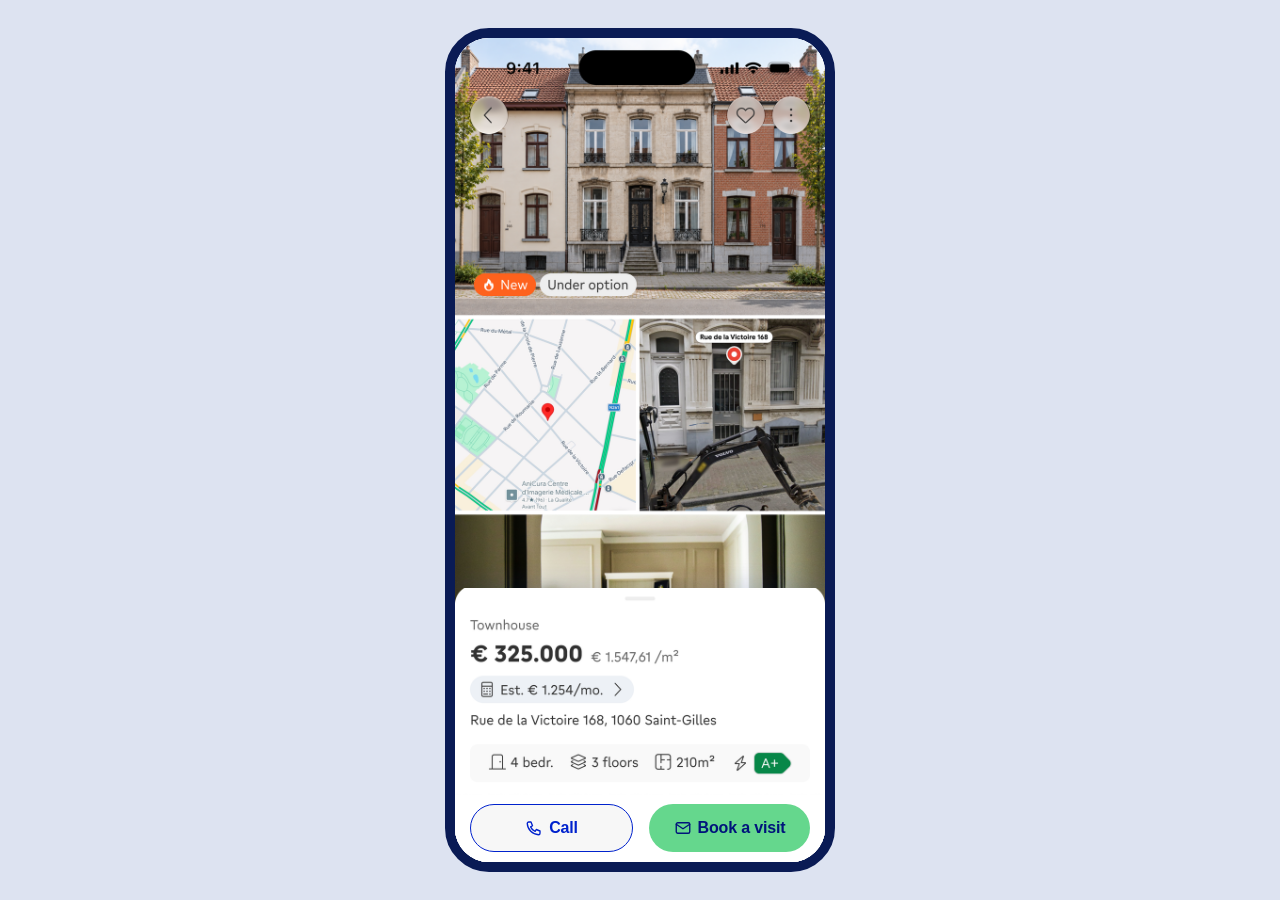
==== commit 406c6b4f: "Add files via upload" ====
--- a/cdp/index.html
+++ b/cdp/index.html
@@ -40,15 +40,16 @@
 
 /* contact buttons drawn in HTML (same look in every language) */
 .btns { position: absolute; left: 0; right: 0; display: flex; gap: 4.6%; padding: 0 4%; box-sizing: border-box; }
-.btns button { flex: 1; display: inline-flex; align-items: center; justify-content: center; gap: 7px; height: 100%; border-radius: 999px; font: 700 16px/1 "Lexend", Arial, system-ui, sans-serif; letter-spacing: -0.01em; box-sizing: border-box; }
+.btns button { flex: 1; display: inline-flex; align-items: center; justify-content: center; gap: 6px; height: 48px; padding: 0 6px; white-space: nowrap; border-radius: 999px; font: 700 16px/1 "Lexend", Arial, system-ui, sans-serif; letter-spacing: -0.01em; box-sizing: border-box; }
 .btns .call { background: #F7F7F7; border: 1.5px solid #0022CD; color: #0022CD; }
 .btns .book { background: #65D78D; color: #00147B; }
 .btns svg { width: 18px; height: 18px; flex: none; }
-.btns.sm button { font-size: 14px; }
+.btns.sm button { font-size: 13.5px; }
+.btns { align-items: center; }
 .cta { position: absolute; left: 0; right: 0; bottom: 0; z-index: 5; height: calc(74px + env(safe-area-inset-bottom, 0px)); background: #fff; box-shadow: 0 -4px 16px rgba(8, 36, 121, 0.10); }
 .cta .btns { top: 13px; height: 48px; }
-.dock .btns { top: 78%; height: 16.4%; }
-.viewer-btns { top: 92.1%; height: 5.85%; }
+.dock .btns { top: 75.5%; height: 24.5%; background: #fff; }
+.viewer-btns { top: 89.5%; height: 10.5%; background: #fff; }
 /* photo labels drawn in HTML for NL and FR, covering the English ones */
 .pills { position: absolute; left: 5.1%; top: 15.8%; height: 1.47%; display: none; align-items: stretch; font: 400 13px/1 "Lexend", Arial, system-ui, sans-serif; }
 .pills span { display: inline-flex; align-items: center; padding: 0 10px; border-radius: 999px; white-space: nowrap; }
@@ -183,7 +184,7 @@
 </div></div>
 
 <script>
-const OV = {"detail": [{"l": 4.858, "t": 2.843, "w": 22.343, "h": 0.418, "fs": 16, "fw": 400, "c": "#595959", "bg": "#ffffff", "a": "left", "nl": "Herenhuis", "fr": "Maison de maître", "lh": null, "el": null, "pill": false}, {"l": 12.057, "t": 4.129, "w": 35.848, "h": 0.525, "fs": 13, "fw": 500, "c": "#25282d", "bg": "#edf0f5", "a": "left", "nl": "± € 1.254/maand   ›", "fr": "± € 1.254/mois   ›", "lh": null, "el": null, "pill": true}, {"l": 15.533, "t": 5.643, "w": 12.909, "h": 0.371, "fs": 14, "fw": 400, "c": "#2c2c2c", "bg": "#f9f9f9", "a": "left", "nl": "4 slpk.", "fr": "4 ch.", "lh": null, "el": null, "pill": false}, {"l": 36.883, "t": 5.643, "w": 13.902, "h": 0.371, "fs": 14, "fw": 400, "c": "#282828", "bg": "#f9f9f9", "a": "left", "nl": "3 verd.", "fr": "3 étages", "lh": null, "el": null, "pill": false}, {"l": 12.802, "t": 6.855, "w": 59.085, "h": 0.418, "fs": 16, "fw": 700, "c": "#252525", "bg": "#ffffff", "a": "left", "nl": "Dichtstbijzijnde haltes", "fr": "Arrêts les plus proches", "lh": null, "el": null, "pill": false}, {"l": 4.858, "t": 10.619, "w": 44.686, "h": 0.608, "fs": 24, "fw": 700, "c": "#202020", "bg": "#ffffff", "a": "left", "nl": "Kenmerken", "fr": "Caractéristiques", "lh": null, "el": null, "pill": false}, {"l": 12.802, "t": 11.779, "w": 29.294, "h": 0.418, "fs": 16, "fw": 400, "c": "#232323", "bg": "#ffffff", "a": "left", "nl": "Garage · 2 wagens", "fr": "Garage · 2 voitures", "lh": null, "el": null, "pill": false}, {"l": 12.802, "t": 12.691, "w": 26.812, "h": 0.418, "fs": 16, "fw": 400, "c": "#272727", "bg": "#ffffff", "a": "left", "nl": "Open keuken", "fr": "Cuisine ouverte", "lh": null, "el": null, "pill": false}, {"l": 12.802, "t": 13.604, "w": 40.466, "h": 0.418, "fs": 16, "fw": 400, "c": "#1f1f1f", "bg": "#ffffff", "a": "left", "nl": "Tuin · zuidwest", "fr": "Jardin · sud-ouest", "lh": null, "el": null, "pill": false}, {"l": 12.802, "t": 14.516, "w": 12.413, "h": 0.418, "fs": 16, "fw": 400, "c": "#282828", "bg": "#ffffff", "a": "left", "nl": "Kelder", "fr": "Cave", "lh": null, "el": null, "pill": false}, {"l": 12.802, "t": 15.429, "w": 15.392, "h": 0.418, "fs": 16, "fw": 400, "c": "#262626", "bg": "#ffffff", "a": "left", "nl": "Terras", "fr": "Terrasse", "lh": null, "el": null, "pill": false}, {"l": 31.918, "t": 16.646, "w": 35.749, "h": 0.418, "fs": 16, "fw": 700, "c": "#000a9e", "bg": "#f7f7f7", "a": "center", "nl": "Alle 15 kenmerken", "fr": "Voir les 15 caractéristiques", "lh": null, "el": null, "pill": false}, {"l": 4.858, "t": 18.157, "w": 38.48, "h": 0.608, "fs": 24, "fw": 700, "c": "#262626", "bg": "#ffffff", "a": "left", "nl": "Wat maakt het bijzonder", "fr": "Ce qui le rend unique", "lh": null, "el": null, "pill": false}, {"l": 4.858, "t": 19.098, "w": 89.869, "h": 0.418, "fs": 16, "fw": 700, "c": "#202020", "bg": "#ffffff", "a": "left", "nl": "Parvis Saint-Gilles: herenhuis met 4 slpk.", "fr": "Parvis Saint-Gilles : maison de maître 4 ch.", "lh": null, "el": null, "pill": false}, {"l": 4.858, "t": 19.573, "w": 89.869, "h": 2.586, "fs": 16, "fw": 400, "c": "#1e1e1e", "bg": "#ffffff", "a": "left", "nl": "Volledig gerenoveerd herenhuis in een rustige woonstraat, op twee minuten van het Parvis de Saint-Gilles. Originele lijstwerken bewaard, nieuwe keuken die uitgeeft op een tuin op het zuiden. Aparte studio op tuinniveau, momenteel verhuurd.", "fr": "Maison de maître entièrement rénovée dans une rue calme, à deux minutes du Parvis de Saint-Gilles. Moulures d’origine conservées, nouvelle cuisine ouverte sur un jardin orienté sud. Studio indépendant au niveau du jardin, actuellement loué.", "lh": 24, "el": true, "pill": false}, {"l": 40.607, "t": 22.52, "w": 18.371, "h": 0.418, "fs": 16, "fw": 700, "c": "#0013a7", "bg": "#f7f7f7", "a": "center", "nl": "Meer tonen", "fr": "Voir plus", "lh": null, "el": null, "pill": false}, {"l": 4.858, "t": 24.031, "w": 32.273, "h": 0.608, "fs": 24, "fw": 700, "c": "#232323", "bg": "#ffffff", "a": "left", "nl": "Documenten", "fr": "Documents", "lh": null, "el": null, "pill": false}, {"l": 16.774, "t": 25.315, "w": 10.427, "h": 0.418, "fs": 16, "fw": 700, "c": "#242424", "bg": "#ffffff", "a": "left", "nl": "EPC", "fr": "PEB", "lh": null, "el": null, "pill": false}, {"l": 16.774, "t": 26.531, "w": 17.874, "h": 0.418, "fs": 16, "fw": 700, "c": "#1f1f1f", "bg": "#ffffff", "a": "left", "nl": "Elektriciteit", "fr": "Électricité", "lh": null, "el": null, "pill": false}, {"l": 16.774, "t": 27.748, "w": 17.874, "h": 0.418, "fs": 16, "fw": 700, "c": "#242424", "bg": "#ffffff", "a": "left", "nl": "Asbest", "fr": "Amiante", "lh": null, "el": null, "pill": false}, {"l": 4.858, "t": 36.37, "w": 59.582, "h": 0.608, "fs": 24, "fw": 700, "c": "#242424", "bg": "#ffffff", "a": "left", "nl": "Energie en staat", "fr": "Énergie et état", "lh": null, "el": null, "pill": false}, {"l": 4.858, "t": 37.297, "w": 49.651, "h": 0.371, "fs": 14, "fw": 400, "c": "#222222", "bg": "#ffffff", "a": "left", "nl": "Energieprestatie (EPC)", "fr": "Performance énergétique (PEB)", "lh": null, "el": null, "pill": false}, {"l": 13.795, "t": 38.775, "w": 18.371, "h": 0.418, "fs": 16, "fw": 400, "c": "#262626", "bg": "#ffffff", "a": "left", "nl": "Bouwjaar 1978", "fr": "Construit en 1978", "lh": null, "el": null, "pill": false}, {"l": 13.795, "t": 39.535, "w": 34.508, "h": 0.418, "fs": 16, "fw": 400, "c": "#252525", "bg": "#ffffff", "a": "left", "nl": "Gerenoveerd in 2024", "fr": "Rénové en 2024", "lh": null, "el": null, "pill": false}, {"l": 13.795, "t": 40.296, "w": 14.647, "h": 0.418, "fs": 16, "fw": 400, "c": "#2a2a2a", "bg": "#ffffff", "a": "left", "nl": "Als nieuw", "fr": "Comme neuf", "lh": null, "el": null, "pill": false}, {"l": 13.795, "t": 41.056, "w": 21.35, "h": 0.418, "fs": 16, "fw": 400, "c": "#262626", "bg": "#ffffff", "a": "left", "nl": "Warmtepomp", "fr": "Pompe à chaleur", "lh": null, "el": null, "pill": false}, {"l": 13.795, "t": 41.817, "w": 21.35, "h": 0.418, "fs": 16, "fw": 400, "c": "#303030", "bg": "#ffffff", "a": "left", "nl": "Gas en stookolie", "fr": "Gaz et mazout", "lh": null, "el": null, "pill": false}, {"l": 40.607, "t": 42.786, "w": 18.371, "h": 0.418, "fs": 16, "fw": 700, "c": "#0017a5", "bg": "#f7f7f7", "a": "center", "nl": "Meer tonen", "fr": "Voir plus", "lh": null, "el": null, "pill": false}, {"l": 4.858, "t": 44.297, "w": 67.029, "h": 0.608, "fs": 24, "fw": 700, "c": "#252525", "bg": "#ffffff", "a": "left", "nl": "Ligging en buurt", "fr": "Localisation et quartier", "lh": null, "el": null, "pill": false}, {"l": 16.774, "t": 53.128, "w": 60.078, "h": 0.418, "fs": 16, "fw": 700, "c": "#242424", "bg": "#ffffff", "a": "left", "nl": "Dichtstbijzijnde haltes", "fr": "Arrêts les plus proches", "lh": null, "el": null, "pill": false}, {"l": 16.774, "t": 55.257, "w": 67.526, "h": 0.418, "fs": 16, "fw": 700, "c": "#222222", "bg": "#ffffff", "a": "left", "nl": "Reistijd naar uw plaatsen", "fr": "Temps de trajet vers vos lieux", "lh": null, "el": null, "pill": false}, {"l": 24.718, "t": 56.113, "w": 42.204, "h": 0.418, "fs": 16, "fw": 400, "c": "#404040", "bg": "#ffffff", "a": "left", "nl": "1 u 30 naar Mijn kantoor", "fr": "1 h 30 vers Mon bureau", "lh": null, "el": null, "pill": false}, {"l": 24.718, "t": 57.349, "w": 42.204, "h": 0.418, "fs": 16, "fw": 400, "c": "#3d3d3d", "bg": "#ffffff", "a": "left", "nl": "45 min naar Paula’s school", "fr": "45 min vers l’école de Paula", "lh": null, "el": null, "pill": false}, {"l": 40.607, "t": 58.832, "w": 25.322, "h": 0.418, "fs": 16, "fw": 700, "c": "#00129c", "bg": "#ffffff", "a": "left", "nl": "Traject toevoegen", "fr": "Ajouter un trajet", "lh": null, "el": null, "pill": false}, {"l": 4.858, "t": 60.248, "w": 60.823, "h": 0.608, "fs": 24, "fw": 700, "c": "#1e1e1e", "bg": "#ffffff", "a": "left", "nl": "Markt en prijshistoriek", "fr": "Marché et historique des prix", "lh": null, "el": null, "pill": false}, {"l": 9.078, "t": 61.469, "w": 47.914, "h": 0.371, "fs": 14, "fw": 400, "c": "#535353", "bg": "#ffffff", "a": "left", "nl": "Vraagprijs per m² · Sint-Gillis", "fr": "Prix demandé par m² · Saint-Gilles", "lh": null, "el": null, "pill": false}, {"l": 8.582, "t": 62.634, "w": 38.728, "h": 0.684, "fs": 13, "fw": 500, "c": "#006d31", "bg": "#ffffff", "a": "left", "nl": "11% onder de mediaan van de buurt", "fr": "11 % sous la médiane du quartier", "lh": null, "el": true, "pill": false}, {"l": 28.194, "t": 64.825, "w": 20.109, "h": 0.371, "fs": 14, "fw": 400, "c": "#616161", "bg": "#ffffff", "a": "left", "nl": "Buurt", "fr": "Quartier", "lh": null, "el": null, "pill": false}, {"l": 58.481, "t": 64.825, "w": 16.385, "h": 0.371, "fs": 14, "fw": 400, "c": "#5d5d5d", "bg": "#ffffff", "a": "left", "nl": "Deze woning", "fr": "Ce bien", "lh": null, "el": null, "pill": false}, {"l": 8.085, "t": 66.015, "w": 8.689, "h": 0.347, "fs": 13, "fw": 500, "c": "#565656", "bg": "#eeeeee", "a": "left", "nl": "Datum", "fr": "Date", "lh": null, "el": null, "pill": false}, {"l": 36.387, "t": 66.015, "w": 10.675, "h": 0.347, "fs": 13, "fw": 500, "c": "#5b5b5b", "bg": "#eeeeee", "a": "left", "nl": "Gebeurtenis", "fr": "Événement", "lh": null, "el": null, "pill": false}, {"l": 81.321, "t": 66.015, "w": 10.675, "h": 0.347, "fs": 13, "fw": 500, "c": "#545454", "bg": "#eeeeee", "a": "right", "nl": "Prijs", "fr": "Prix", "lh": null, "el": null, "pill": false}, {"l": 8.085, "t": 66.802, "w": 21.102, "h": 0.371, "fs": 14, "fw": 400, "c": "#5b5b5b", "bg": "#ffffff", "a": "left", "nl": "12 sep 2026", "fr": "12 sept. 2026", "lh": null, "el": null, "pill": false}, {"l": 36.387, "t": 66.802, "w": 11.916, "h": 0.371, "fs": 14, "fw": 400, "c": "#2c2c2c", "bg": "#ffffff", "a": "left", "nl": "Te koop gezet", "fr": "Mis en vente", "lh": null, "el": null, "pill": false}, {"l": 8.085, "t": 67.734, "w": 21.102, "h": 0.371, "fs": 14, "fw": 400, "c": "#5b5b5b", "bg": "#ffffff", "a": "left", "nl": "03 mrt 2019", "fr": "03 mars 2019", "lh": null, "el": null, "pill": false}, {"l": 36.387, "t": 67.734, "w": 9.434, "h": 0.371, "fs": 14, "fw": 400, "c": "#2c2c2c", "bg": "#ffffff", "a": "left", "nl": "Verkocht", "fr": "Vendu", "lh": null, "el": null, "pill": false}, {"l": 4.858, "t": 69.24, "w": 21.847, "h": 0.608, "fs": 24, "fw": 700, "c": "#222222", "bg": "#ffffff", "a": "left", "nl": "Financiering", "fr": "Financement", "lh": null, "el": null, "pill": false}, {"l": 55.999, "t": 69.449, "w": 20.357, "h": 0.323, "fs": 12, "fw": 400, "c": "#000647", "bg": "#f9f9f9", "a": "right", "nl": "Aangeboden door", "fr": "Proposé par", "lh": null, "el": null, "pill": false}, {"l": 11.064, "t": 70.695, "w": 26.067, "h": 0.418, "fs": 16, "fw": 700, "c": "#232323", "bg": "#ffffff", "a": "left", "nl": "Aankoopprijs", "fr": "Prix d’achat", "lh": null, "el": null, "pill": false}, {"l": 11.064, "t": 72.444, "w": 55.858, "h": 0.418, "fs": 16, "fw": 700, "c": "#262626", "bg": "#ffffff", "a": "left", "nl": "Eigen inbreng (20% aanbevolen)", "fr": "Fonds propres (20 % recommandés)", "lh": null, "el": null, "pill": false}, {"l": 11.064, "t": 74.193, "w": 24.826, "h": 0.418, "fs": 16, "fw": 700, "c": "#242424", "bg": "#ffffff", "a": "left", "nl": "Looptijd", "fr": "Durée du prêt", "lh": null, "el": null, "pill": false}, {"l": 71.391, "t": 74.174, "w": 17.874, "h": 0.418, "fs": 16, "fw": 700, "c": "#202020", "bg": "#ffffff", "a": "right", "nl": "25 jaar", "fr": "25 ans", "lh": null, "el": null, "pill": false}, {"l": 39.117, "t": 78.128, "w": 20.357, "h": 0.418, "fs": 16, "fw": 700, "c": "#2a2a2a", "bg": "#ffffff", "a": "center", "nl": "/maand", "fr": "/mois", "lh": null, "el": null, "pill": false}, {"l": 15.036, "t": 79.901, "w": 32.025, "h": 0.371, "fs": 14, "fw": 400, "c": "#242424", "bg": "#ffffff", "a": "left", "nl": "Geleend bedrag", "fr": "Montant emprunté", "lh": null, "el": null, "pill": false}, {"l": 15.036, "t": 80.775, "w": 36.99, "h": 0.371, "fs": 14, "fw": 400, "c": "#222222", "bg": "#ffffff", "a": "left", "nl": "Rentekosten (3,30%)", "fr": "Coût des intérêts (3,30 %)", "lh": null, "el": null, "pill": false}, {"l": 15.036, "t": 81.65, "w": 54.368, "h": 0.371, "fs": 14, "fw": 400, "c": "#292929", "bg": "#ffffff", "a": "left", "nl": "Registratie- en notariskosten", "fr": "Droits d’enregistrement et notaire", "lh": null, "el": null, "pill": false}, {"l": 11.064, "t": 82.501, "w": 32.273, "h": 0.418, "fs": 16, "fw": 700, "c": "#222222", "bg": "#ffffff", "a": "left", "nl": "Totale projectkost", "fr": "Coût total du projet", "lh": null, "el": null, "pill": false}, {"l": 28.939, "t": 83.603, "w": 41.707, "h": 0.418, "fs": 16, "fw": 700, "c": "#00117d", "bg": "#f7f7f7", "a": "center", "nl": "Simuleer bij Belfius", "fr": "Simuler avec Belfius", "lh": null, "el": null, "pill": false}, {"l": 11.064, "t": 84.801, "w": 70.753, "h": 0.608, "fs": 11, "fw": 400, "c": "#535353", "bg": "#ffffff", "a": "left", "nl": "¹ Indicatieve, niet-contractuele simulatie op basis van parameters van Belfius. Meer info", "fr": "¹ Simulation indicative et non contractuelle basée sur les paramètres de Belfius. En savoir plus", "lh": 16, "el": null, "pill": false}, {"l": 21.739, "t": 86.778, "w": 56.354, "h": 0.418, "fs": 16, "fw": 400, "c": "#262626", "bg": "#ffffff", "a": "center", "nl": "Immoweb-code: 9273615", "fr": "Code Immoweb : 9273615", "lh": null, "el": null, "pill": false}, {"l": 35.89, "t": 87.615, "w": 35.997, "h": 0.418, "fs": 16, "fw": 700, "c": "#07158f", "bg": "#f7f7f7", "a": "center", "nl": "Zoekertje melden", "fr": "Signaler cette annonce", "lh": null, "el": null, "pill": false}, {"l": 4.858, "t": 89.259, "w": 48.41, "h": 0.608, "fs": 24, "fw": 700, "c": "#1e1e1e", "bg": "#ffffff", "a": "left", "nl": "Vergelijkbare panden", "fr": "Biens similaires", "lh": null, "el": null, "pill": false}, {"l": 15.781, "t": 90.78, "w": 6.951, "h": 0.323, "fs": 12, "fw": 700, "c": "#fffbfa", "bg": "#ff621b", "a": "left", "nl": "Nieuw", "fr": "Nouveau", "lh": null, "el": null, "pill": false}, {"l": 74.122, "t": 90.844, "w": 20.605, "h": 0.252, "fs": 9, "fw": 700, "c": "#000604", "bg": "#44d1e5", "a": "left", "nl": "OPENBARE VERKOOP", "fr": "VENTE PUBLIQUE", "lh": null, "el": null, "pill": false}, {"l": 72.136, "t": 93.627, "w": 22.095, "h": 0.371, "fs": 14, "fw": 400, "c": "#272727", "bg": "#ffffff", "a": "left", "nl": "Herenhuis", "fr": "Maison de maître", "lh": null, "el": null, "pill": false}, {"l": 15.781, "t": 94.787, "w": 9.434, "h": 0.371, "fs": 14, "fw": 400, "c": "#2e2e2e", "bg": "#ffffff", "a": "left", "nl": "4 slpk.", "fr": "4 ch.", "lh": null, "el": null, "pill": false}, {"l": 78.094, "t": 94.787, "w": 9.186, "h": 0.371, "fs": 14, "fw": 400, "c": "#2a2a2a", "bg": "#ffffff", "a": "left", "nl": "4 slpk.", "fr": "4 ch.", "lh": null, "el": null, "pill": false}, {"l": 4.858, "t": 96.864, "w": 34.756, "h": 0.608, "fs": 24, "fw": 700, "c": "#1e1e1e", "bg": "#ffffff", "a": "left", "nl": "Contact opnemen", "fr": "Prendre contact", "lh": null, "el": null, "pill": false}], "card": [{"l": 3.817, "t": 9.622, "w": 22.901, "h": 7.56, "fs": 16, "fw": 400, "c": "#505050", "bg": "#ffffff", "a": "left", "nl": "Herenhuis", "fr": "Maison de maître", "lh": null, "el": null, "pill": false}, {"l": 11.196, "t": 32.852, "w": 36.743, "h": 9.485, "fs": 13, "fw": 500, "c": "#161514", "bg": "#edf1f6", "a": "left", "nl": "± € 1.254/maand   ›", "fr": "± € 1.254/mois   ›", "lh": null, "el": null, "pill": true}, {"l": 14.758, "t": 60.223, "w": 13.232, "h": 6.701, "fs": 14, "fw": 400, "c": "#131313", "bg": "#f9f9f9", "a": "left", "nl": "4 slpk.", "fr": "4 ch.", "lh": null, "el": null, "pill": false}, {"l": 36.641, "t": 60.223, "w": 14.249, "h": 6.701, "fs": 14, "fw": 400, "c": "#181818", "bg": "#f9f9f9", "a": "left", "nl": "3 verd.", "fr": "3 étages", "lh": null, "el": null, "pill": false}], "cta": [], "gallery": [{"l": 3.817, "t": 64.449, "w": 24.427, "h": 1.152, "fs": 13, "fw": 400, "c": "#ffffff", "bg": "#000000", "a": "center", "nl": "3D-tour", "fr": "Visite 3D", "lh": null, "el": null, "pill": false}, {"l": 3.817, "t": 82.126, "w": 19.338, "h": 1.152, "fs": 13, "fw": 400, "c": "#ffffff", "bg": "#000000", "a": "center", "nl": "Video", "fr": "Vidéo", "lh": null, "el": null, "pill": false}], "viewer": [{"l": 35.369, "t": 8.498, "w": 29.262, "h": 2.709, "fs": 16, "fw": 700, "c": "#242424", "bg": "#ffffff", "a": "center", "nl": "Woonkamer", "fr": "Salon", "lh": null, "el": null, "pill": false}]};
+const OV = {"detail": [{"l": 4.858, "t": 2.76, "w": 22.343, "h": 0.586, "fs": 16, "fw": 400, "c": "#595959", "bg": "#ffffff", "a": "left", "nl": "Herenhuis", "fr": "Maison de maître", "lh": null, "el": null, "pill": false}, {"l": 12.057, "t": 4.129, "w": 35.848, "h": 0.525, "fs": 13, "fw": 500, "c": "#25282d", "bg": "#edf0f5", "a": "left", "nl": "± € 1.254/maand   ›", "fr": "± € 1.254/mois   ›", "lh": null, "el": null, "pill": true}, {"l": 15.533, "t": 5.57, "w": 12.909, "h": 0.517, "fs": 14, "fw": 400, "c": "#2c2c2c", "bg": "#f9f9f9", "a": "left", "nl": "4 slpk.", "fr": "4 ch.", "lh": null, "el": null, "pill": false}, {"l": 36.883, "t": 5.57, "w": 13.902, "h": 0.517, "fs": 14, "fw": 400, "c": "#282828", "bg": "#f9f9f9", "a": "left", "nl": "3 verd.", "fr": "3 étages", "lh": null, "el": null, "pill": false}, {"l": 12.802, "t": 6.771, "w": 59.085, "h": 0.586, "fs": 16, "fw": 700, "c": "#252525", "bg": "#ffffff", "a": "left", "nl": "Dichtstbijzijnde haltes", "fr": "Arrêts les plus proches", "lh": null, "el": null, "pill": false}, {"l": 4.858, "t": 10.494, "w": 44.686, "h": 0.859, "fs": 24, "fw": 700, "c": "#202020", "bg": "#ffffff", "a": "left", "nl": "Kenmerken", "fr": "Caractéristiques", "lh": null, "el": null, "pill": false}, {"l": 12.802, "t": 11.695, "w": 29.294, "h": 0.586, "fs": 16, "fw": 400, "c": "#232323", "bg": "#ffffff", "a": "left", "nl": "Garage · 2 wagens", "fr": "Garage · 2 voitures", "lh": null, "el": null, "pill": false}, {"l": 12.802, "t": 12.608, "w": 26.812, "h": 0.586, "fs": 16, "fw": 400, "c": "#272727", "bg": "#ffffff", "a": "left", "nl": "Open keuken", "fr": "Cuisine ouverte", "lh": null, "el": null, "pill": false}, {"l": 12.802, "t": 13.52, "w": 40.466, "h": 0.586, "fs": 16, "fw": 400, "c": "#1f1f1f", "bg": "#ffffff", "a": "left", "nl": "Tuin · zuidwest", "fr": "Jardin · sud-ouest", "lh": null, "el": null, "pill": false}, {"l": 12.802, "t": 14.433, "w": 12.413, "h": 0.586, "fs": 16, "fw": 400, "c": "#282828", "bg": "#ffffff", "a": "left", "nl": "Kelder", "fr": "Cave", "lh": null, "el": null, "pill": false}, {"l": 12.802, "t": 15.345, "w": 15.392, "h": 0.586, "fs": 16, "fw": 400, "c": "#262626", "bg": "#ffffff", "a": "left", "nl": "Terras", "fr": "Terrasse", "lh": null, "el": null, "pill": false}, {"l": 31.918, "t": 16.562, "w": 35.749, "h": 0.586, "fs": 16, "fw": 700, "c": "#000a9e", "bg": "#f7f7f7", "a": "center", "nl": "Alle 15 kenmerken", "fr": "Voir les 15 caractéristiques", "lh": null, "el": null, "pill": false}, {"l": 4.858, "t": 18.032, "w": 38.48, "h": 0.859, "fs": 24, "fw": 700, "c": "#262626", "bg": "#ffffff", "a": "left", "nl": "Wat maakt het bijzonder", "fr": "Ce qui le rend unique", "lh": null, "el": null, "pill": false}, {"l": 4.858, "t": 19.014, "w": 89.869, "h": 0.586, "fs": 16, "fw": 700, "c": "#202020", "bg": "#ffffff", "a": "left", "nl": "Parvis Saint-Gilles: herenhuis met 4 slpk.", "fr": "Parvis Saint-Gilles : maison de maître 4 ch.", "lh": null, "el": null, "pill": false}, {"l": 4.858, "t": 19.573, "w": 89.869, "h": 2.586, "fs": 16, "fw": 400, "c": "#1e1e1e", "bg": "#ffffff", "a": "left", "nl": "Volledig gerenoveerd herenhuis in een rustige woonstraat, op twee minuten van het Parvis de Saint-Gilles. Originele lijstwerken bewaard, nieuwe keuken die uitgeeft op een tuin op het zuiden. Aparte studio op tuinniveau, momenteel verhuurd.", "fr": "Maison de maître entièrement rénovée dans une rue calme, à deux minutes du Parvis de Saint-Gilles. Moulures d’origine conservées, nouvelle cuisine ouverte sur un jardin orienté sud. Studio indépendant au niveau du jardin, actuellement loué.", "lh": 24, "el": true, "pill": false}, {"l": 40.607, "t": 22.436, "w": 18.371, "h": 0.586, "fs": 16, "fw": 700, "c": "#0013a7", "bg": "#f7f7f7", "a": "center", "nl": "Meer tonen", "fr": "Voir plus", "lh": null, "el": null, "pill": false}, {"l": 4.858, "t": 23.906, "w": 32.273, "h": 0.859, "fs": 24, "fw": 700, "c": "#232323", "bg": "#ffffff", "a": "left", "nl": "Documenten", "fr": "Documents", "lh": null, "el": null, "pill": false}, {"l": 16.774, "t": 25.231, "w": 10.427, "h": 0.586, "fs": 16, "fw": 700, "c": "#242424", "bg": "#ffffff", "a": "left", "nl": "EPC", "fr": "PEB", "lh": null, "el": null, "pill": false}, {"l": 16.774, "t": 26.448, "w": 17.874, "h": 0.586, "fs": 16, "fw": 700, "c": "#1f1f1f", "bg": "#ffffff", "a": "left", "nl": "Elektriciteit", "fr": "Électricité", "lh": null, "el": null, "pill": false}, {"l": 16.774, "t": 27.665, "w": 17.874, "h": 0.586, "fs": 16, "fw": 700, "c": "#242424", "bg": "#ffffff", "a": "left", "nl": "Asbest", "fr": "Amiante", "lh": null, "el": null, "pill": false}, {"l": 4.858, "t": 36.244, "w": 59.582, "h": 0.859, "fs": 24, "fw": 700, "c": "#242424", "bg": "#ffffff", "a": "left", "nl": "Energie en staat", "fr": "Énergie et état", "lh": null, "el": null, "pill": false}, {"l": 4.858, "t": 37.223, "w": 49.651, "h": 0.517, "fs": 14, "fw": 400, "c": "#222222", "bg": "#ffffff", "a": "left", "nl": "Energieprestatie (EPC)", "fr": "Performance énergétique (PEB)", "lh": null, "el": null, "pill": false}, {"l": 13.795, "t": 38.691, "w": 18.371, "h": 0.586, "fs": 16, "fw": 400, "c": "#262626", "bg": "#ffffff", "a": "left", "nl": "Bouwjaar 1978", "fr": "Construit en 1978", "lh": null, "el": null, "pill": false}, {"l": 13.795, "t": 39.452, "w": 34.508, "h": 0.586, "fs": 16, "fw": 400, "c": "#252525", "bg": "#ffffff", "a": "left", "nl": "Gerenoveerd in 2024", "fr": "Rénové en 2024", "lh": null, "el": null, "pill": false}, {"l": 13.795, "t": 40.212, "w": 14.647, "h": 0.586, "fs": 16, "fw": 400, "c": "#2a2a2a", "bg": "#ffffff", "a": "left", "nl": "Als nieuw", "fr": "Comme neuf", "lh": null, "el": null, "pill": false}, {"l": 13.795, "t": 40.972, "w": 21.35, "h": 0.586, "fs": 16, "fw": 400, "c": "#262626", "bg": "#ffffff", "a": "left", "nl": "Warmtepomp", "fr": "Pompe à chaleur", "lh": null, "el": null, "pill": false}, {"l": 13.795, "t": 41.733, "w": 21.35, "h": 0.586, "fs": 16, "fw": 400, "c": "#303030", "bg": "#ffffff", "a": "left", "nl": "Gas en stookolie", "fr": "Gaz et mazout", "lh": null, "el": null, "pill": false}, {"l": 40.607, "t": 42.702, "w": 18.371, "h": 0.586, "fs": 16, "fw": 700, "c": "#0017a5", "bg": "#f7f7f7", "a": "center", "nl": "Meer tonen", "fr": "Voir plus", "lh": null, "el": null, "pill": false}, {"l": 4.858, "t": 44.172, "w": 67.029, "h": 0.859, "fs": 24, "fw": 700, "c": "#252525", "bg": "#ffffff", "a": "left", "nl": "Ligging en buurt", "fr": "Localisation et quartier", "lh": null, "el": null, "pill": false}, {"l": 16.774, "t": 53.045, "w": 60.078, "h": 0.586, "fs": 16, "fw": 700, "c": "#242424", "bg": "#ffffff", "a": "left", "nl": "Dichtstbijzijnde haltes", "fr": "Arrêts les plus proches", "lh": null, "el": null, "pill": false}, {"l": 16.774, "t": 55.174, "w": 67.526, "h": 0.586, "fs": 16, "fw": 700, "c": "#222222", "bg": "#ffffff", "a": "left", "nl": "Reistijd naar uw plaatsen", "fr": "Temps de trajet vers vos lieux", "lh": null, "el": null, "pill": false}, {"l": 24.718, "t": 56.029, "w": 42.204, "h": 0.586, "fs": 16, "fw": 400, "c": "#404040", "bg": "#ffffff", "a": "left", "nl": "1 u 30 naar Mijn kantoor", "fr": "1 h 30 vers Mon bureau", "lh": null, "el": null, "pill": false}, {"l": 24.718, "t": 57.265, "w": 42.204, "h": 0.586, "fs": 16, "fw": 400, "c": "#3d3d3d", "bg": "#ffffff", "a": "left", "nl": "45 min naar Paula’s school", "fr": "45 min vers l’école de Paula", "lh": null, "el": null, "pill": false}, {"l": 40.607, "t": 58.748, "w": 25.322, "h": 0.586, "fs": 16, "fw": 700, "c": "#00129c", "bg": "#ffffff", "a": "left", "nl": "Traject toevoegen", "fr": "Ajouter un trajet", "lh": null, "el": null, "pill": false}, {"l": 4.858, "t": 60.122, "w": 60.823, "h": 0.859, "fs": 24, "fw": 700, "c": "#1e1e1e", "bg": "#ffffff", "a": "left", "nl": "Markt en prijshistoriek", "fr": "Marché et historique des prix", "lh": null, "el": null, "pill": false}, {"l": 9.078, "t": 61.396, "w": 47.914, "h": 0.517, "fs": 14, "fw": 400, "c": "#535353", "bg": "#ffffff", "a": "left", "nl": "Vraagprijs per m² · Sint-Gillis", "fr": "Prix demandé par m² · Saint-Gilles", "lh": null, "el": null, "pill": false}, {"l": 8.582, "t": 62.634, "w": 38.728, "h": 0.684, "fs": 13, "fw": 500, "c": "#006d31", "bg": "#ffffff", "a": "left", "nl": "11% onder de mediaan van de buurt", "fr": "11 % sous la médiane du quartier", "lh": null, "el": true, "pill": false}, {"l": 28.194, "t": 64.752, "w": 20.109, "h": 0.517, "fs": 14, "fw": 400, "c": "#616161", "bg": "#ffffff", "a": "left", "nl": "Buurt", "fr": "Quartier", "lh": null, "el": null, "pill": false}, {"l": 58.481, "t": 64.752, "w": 16.385, "h": 0.517, "fs": 14, "fw": 400, "c": "#5d5d5d", "bg": "#ffffff", "a": "left", "nl": "Deze woning", "fr": "Ce bien", "lh": null, "el": null, "pill": false}, {"l": 8.085, "t": 65.947, "w": 8.689, "h": 0.483, "fs": 13, "fw": 500, "c": "#565656", "bg": "#eeeeee", "a": "left", "nl": "Datum", "fr": "Date", "lh": null, "el": null, "pill": false}, {"l": 36.387, "t": 65.947, "w": 10.675, "h": 0.483, "fs": 13, "fw": 500, "c": "#5b5b5b", "bg": "#eeeeee", "a": "left", "nl": "Gebeurtenis", "fr": "Événement", "lh": null, "el": null, "pill": false}, {"l": 81.321, "t": 65.947, "w": 10.675, "h": 0.483, "fs": 13, "fw": 500, "c": "#545454", "bg": "#eeeeee", "a": "right", "nl": "Prijs", "fr": "Prix", "lh": null, "el": null, "pill": false}, {"l": 8.085, "t": 66.729, "w": 21.102, "h": 0.517, "fs": 14, "fw": 400, "c": "#5b5b5b", "bg": "#ffffff", "a": "left", "nl": "12 sep 2026", "fr": "12 sept. 2026", "lh": null, "el": null, "pill": false}, {"l": 36.387, "t": 66.729, "w": 11.916, "h": 0.517, "fs": 14, "fw": 400, "c": "#2c2c2c", "bg": "#ffffff", "a": "left", "nl": "Te koop gezet", "fr": "Mis en vente", "lh": null, "el": null, "pill": false}, {"l": 8.085, "t": 67.66, "w": 21.102, "h": 0.517, "fs": 14, "fw": 400, "c": "#5b5b5b", "bg": "#ffffff", "a": "left", "nl": "03 mrt 2019", "fr": "03 mars 2019", "lh": null, "el": null, "pill": false}, {"l": 36.387, "t": 67.66, "w": 9.434, "h": 0.517, "fs": 14, "fw": 400, "c": "#2c2c2c", "bg": "#ffffff", "a": "left", "nl": "Verkocht", "fr": "Vendu", "lh": null, "el": null, "pill": false}, {"l": 4.858, "t": 69.115, "w": 21.847, "h": 0.859, "fs": 24, "fw": 700, "c": "#222222", "bg": "#ffffff", "a": "left", "nl": "Financiering", "fr": "Financement", "lh": null, "el": null, "pill": false}, {"l": 55.999, "t": 69.387, "w": 20.357, "h": 0.449, "fs": 12, "fw": 400, "c": "#000647", "bg": "#f9f9f9", "a": "right", "nl": "Aangeboden door", "fr": "Proposé par", "lh": null, "el": null, "pill": false}, {"l": 11.064, "t": 70.611, "w": 26.067, "h": 0.586, "fs": 16, "fw": 700, "c": "#232323", "bg": "#ffffff", "a": "left", "nl": "Aankoopprijs", "fr": "Prix d’achat", "lh": null, "el": null, "pill": false}, {"l": 11.064, "t": 72.36, "w": 55.858, "h": 0.586, "fs": 16, "fw": 700, "c": "#262626", "bg": "#ffffff", "a": "left", "nl": "Eigen inbreng (20% aanbevolen)", "fr": "Fonds propres (20 % recommandés)", "lh": null, "el": null, "pill": false}, {"l": 11.064, "t": 74.109, "w": 24.826, "h": 0.586, "fs": 16, "fw": 700, "c": "#242424", "bg": "#ffffff", "a": "left", "nl": "Looptijd", "fr": "Durée du prêt", "lh": null, "el": null, "pill": false}, {"l": 71.391, "t": 74.09, "w": 17.874, "h": 0.586, "fs": 16, "fw": 700, "c": "#202020", "bg": "#ffffff", "a": "right", "nl": "25 jaar", "fr": "25 ans", "lh": null, "el": null, "pill": false}, {"l": 39.117, "t": 78.044, "w": 20.357, "h": 0.586, "fs": 16, "fw": 700, "c": "#2a2a2a", "bg": "#ffffff", "a": "center", "nl": "/maand", "fr": "/mois", "lh": null, "el": null, "pill": false}, {"l": 15.036, "t": 79.828, "w": 32.025, "h": 0.517, "fs": 14, "fw": 400, "c": "#242424", "bg": "#ffffff", "a": "left", "nl": "Geleend bedrag", "fr": "Montant emprunté", "lh": null, "el": null, "pill": false}, {"l": 15.036, "t": 80.702, "w": 36.99, "h": 0.517, "fs": 14, "fw": 400, "c": "#222222", "bg": "#ffffff", "a": "left", "nl": "Rentekosten (3,30%)", "fr": "Coût des intérêts (3,30 %)", "lh": null, "el": null, "pill": false}, {"l": 15.036, "t": 81.577, "w": 54.368, "h": 0.517, "fs": 14, "fw": 400, "c": "#292929", "bg": "#ffffff", "a": "left", "nl": "Registratie- en notariskosten", "fr": "Droits d’enregistrement et notaire", "lh": null, "el": null, "pill": false}, {"l": 11.064, "t": 82.417, "w": 32.273, "h": 0.586, "fs": 16, "fw": 700, "c": "#222222", "bg": "#ffffff", "a": "left", "nl": "Totale projectkost", "fr": "Coût total du projet", "lh": null, "el": null, "pill": false}, {"l": 28.939, "t": 83.52, "w": 41.707, "h": 0.586, "fs": 16, "fw": 700, "c": "#00117d", "bg": "#f7f7f7", "a": "center", "nl": "Simuleer bij Belfius", "fr": "Simuler avec Belfius", "lh": null, "el": null, "pill": false}, {"l": 11.064, "t": 84.801, "w": 70.753, "h": 0.608, "fs": 11, "fw": 400, "c": "#535353", "bg": "#ffffff", "a": "left", "nl": "¹ Indicatieve, niet-contractuele simulatie op basis van parameters van Belfius. Meer info", "fr": "¹ Simulation indicative et non contractuelle basée sur les paramètres de Belfius. En savoir plus", "lh": 16, "el": null, "pill": false}, {"l": 21.739, "t": 86.694, "w": 56.354, "h": 0.586, "fs": 16, "fw": 400, "c": "#262626", "bg": "#ffffff", "a": "center", "nl": "Immoweb-code: 9273615", "fr": "Code Immoweb : 9273615", "lh": null, "el": null, "pill": false}, {"l": 34.649, "t": 87.565, "w": 38.48, "h": 0.517, "fs": 14, "fw": 700, "c": "#011590", "bg": "#f7f7f7", "a": "left", "nl": "Zoekertje melden", "fr": "Signaler cette annonce", "lh": null, "el": null, "pill": false}, {"l": 4.858, "t": 89.134, "w": 48.41, "h": 0.859, "fs": 24, "fw": 700, "c": "#1e1e1e", "bg": "#ffffff", "a": "left", "nl": "Vergelijkbare panden", "fr": "Biens similaires", "lh": null, "el": null, "pill": false}, {"l": 15.781, "t": 90.717, "w": 6.951, "h": 0.449, "fs": 12, "fw": 700, "c": "#fffbfa", "bg": "#ff621b", "a": "left", "nl": "Nieuw", "fr": "Nouveau", "lh": null, "el": null, "pill": false}, {"l": 74.122, "t": 90.797, "w": 20.605, "h": 0.346, "fs": 9, "fw": 700, "c": "#000604", "bg": "#44d1e5", "a": "left", "nl": "OPENBARE VERKOOP", "fr": "VENTE PUBLIQUE", "lh": null, "el": null, "pill": false}, {"l": 72.136, "t": 93.554, "w": 22.095, "h": 0.517, "fs": 14, "fw": 400, "c": "#272727", "bg": "#ffffff", "a": "left", "nl": "Herenhuis", "fr": "Maison de maître", "lh": null, "el": null, "pill": false}, {"l": 15.781, "t": 94.713, "w": 9.434, "h": 0.517, "fs": 14, "fw": 400, "c": "#2e2e2e", "bg": "#ffffff", "a": "left", "nl": "4 slpk.", "fr": "4 ch.", "lh": null, "el": null, "pill": false}, {"l": 78.094, "t": 94.713, "w": 9.186, "h": 0.517, "fs": 14, "fw": 400, "c": "#2a2a2a", "bg": "#ffffff", "a": "left", "nl": "4 slpk.", "fr": "4 ch.", "lh": null, "el": null, "pill": false}, {"l": 4.858, "t": 96.738, "w": 34.756, "h": 0.859, "fs": 24, "fw": 700, "c": "#1e1e1e", "bg": "#ffffff", "a": "left", "nl": "Contact opnemen", "fr": "Prendre contact", "lh": null, "el": null, "pill": false}], "card": [{"l": 3.817, "t": 8.11, "w": 22.901, "h": 10.584, "fs": 16, "fw": 400, "c": "#505050", "bg": "#ffffff", "a": "left", "nl": "Herenhuis", "fr": "Maison de maître", "lh": null, "el": null, "pill": false}, {"l": 11.196, "t": 32.852, "w": 36.743, "h": 9.485, "fs": 13, "fw": 500, "c": "#161514", "bg": "#edf1f6", "a": "left", "nl": "± € 1.254/maand   ›", "fr": "± € 1.254/mois   ›", "lh": null, "el": null, "pill": true}, {"l": 14.758, "t": 58.9, "w": 13.232, "h": 9.347, "fs": 14, "fw": 400, "c": "#131313", "bg": "#f9f9f9", "a": "left", "nl": "4 slpk.", "fr": "4 ch.", "lh": null, "el": null, "pill": false}, {"l": 36.641, "t": 58.9, "w": 14.249, "h": 9.347, "fs": 14, "fw": 400, "c": "#181818", "bg": "#f9f9f9", "a": "left", "nl": "3 verd.", "fr": "3 étages", "lh": null, "el": null, "pill": false}], "cta": [], "gallery": [{"l": 3.817, "t": 64.223, "w": 24.427, "h": 1.604, "fs": 13, "fw": 400, "c": "#ffffff", "bg": "#000000", "a": "center", "nl": "3D-tour", "fr": "Visite 3D", "lh": null, "el": null, "pill": false}, {"l": 3.817, "t": 81.9, "w": 19.338, "h": 1.604, "fs": 13, "fw": 400, "c": "#ffffff", "bg": "#000000", "a": "center", "nl": "Video", "fr": "Vidéo", "lh": null, "el": null, "pill": false}], "viewer": [{"l": 35.369, "t": 7.956, "w": 29.262, "h": 3.793, "fs": 16, "fw": 700, "c": "#242424", "bg": "#ffffff", "a": "center", "nl": "Woonkamer", "fr": "Salon", "lh": null, "el": null, "pill": false}]};
 </script>
 <script>
 (function () {
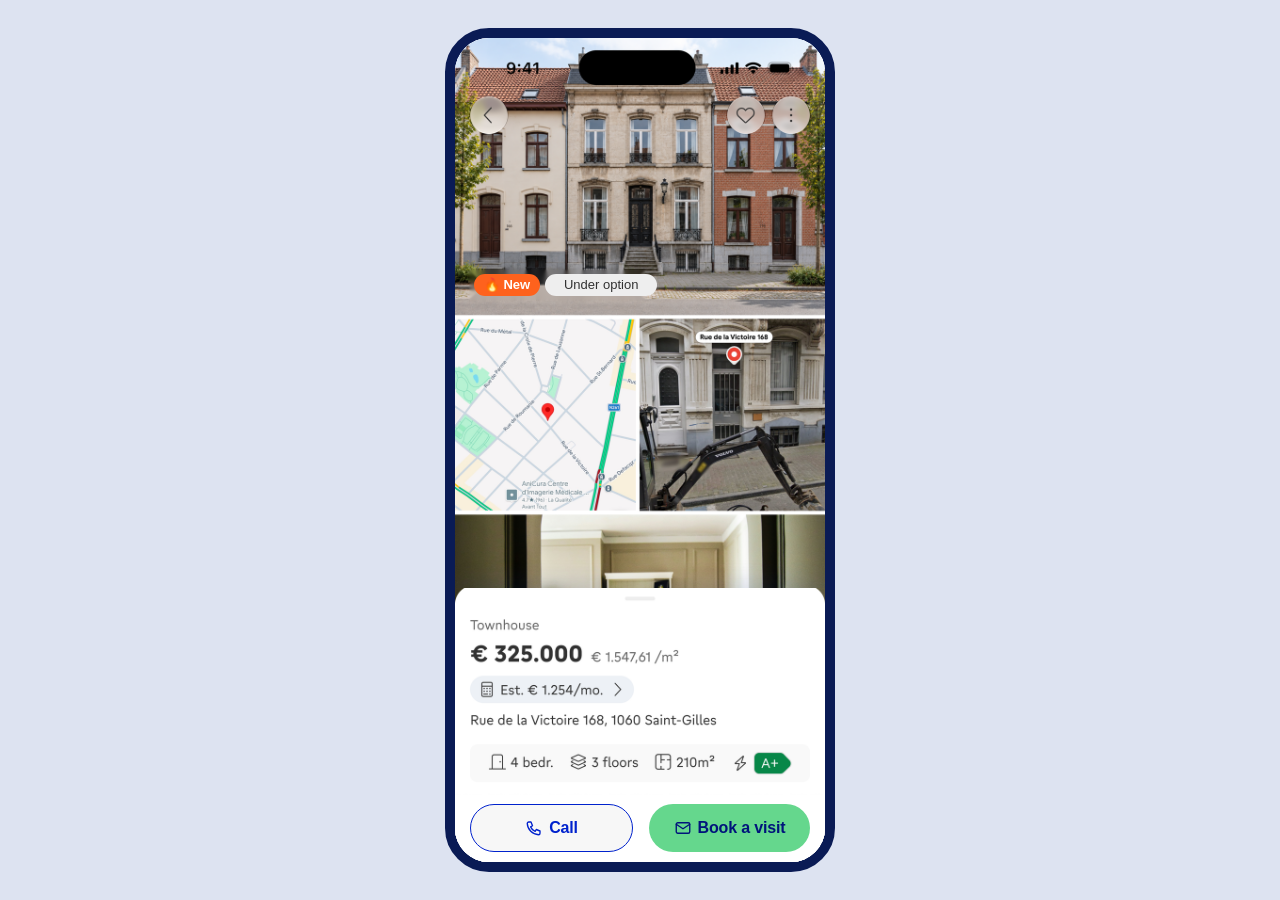
==== commit 73b97b17: "Add files via upload" ====
--- a/cdp/index.html
+++ b/cdp/index.html
@@ -54,9 +54,9 @@
 .pills { position: absolute; left: 5.1%; top: 15.8%; height: 1.47%; display: none; align-items: stretch; font: 400 13px/1 "Lexend", Arial, system-ui, sans-serif; }
 .pills span { display: inline-flex; align-items: center; padding: 0 10px; border-radius: 999px; white-space: nowrap; }
 .pills .new { background: #FE621D; color: #fff; }
-.pills .gap { width: 4px; padding: 0; border-radius: 0; background: #BEB3AD; }
+.pills .gap { width: 5px; padding: 0; border-radius: 0; background: transparent; }
 .pills .opt { background: #EEEEEE; color: #323232; min-width: 112px; justify-content: center; }
-html[lang="nl"] .pills, html[lang="fr"] .pills { display: flex; }
+.pills { display: flex; }
 /* translation overlay: covers the English text in the design with the same background and draws the translated text */
 .ov { position: absolute; inset: 0; pointer-events: none; font-family: "Lexend", Arial, system-ui, sans-serif; }
 .ov div { position: absolute; display: flex; align-items: center; white-space: nowrap; line-height: 1.1; letter-spacing: -0.01em; border-radius: 3px; overflow: visible; }
@@ -117,32 +117,32 @@
   </section>
 
   <section class="screen" data-screen="facts">
-    <div class="scroll"><div class="design"><img src="img/facts.png" alt="Facts and features">
+    <div class="scroll"><div class="design"><img src="img/facts.png" alt="Facts and features"><div class="ov" data-ov="facts" data-w="393.5"></div>
       <button class="hot" data-go="detail" style="left:-1.91%;top:2.61%;width:15.12%;height:5.14%" aria-label="Close"></button>
     </div></div>
   </section>
 
   <section class="screen" data-screen="description">
-    <div class="scroll"><div class="design"><img src="img/description.png" alt="What's special">
+    <div class="scroll"><div class="design"><img src="img/description.png" alt="What's special"><div class="ov" data-ov="description" data-w="393.5"></div>
       <button class="hot" data-go="detail" style="left:-1.91%;top:3.73%;width:15.12%;height:7.29%" aria-label="Close"></button>
     </div></div>
   </section>
 
   <section class="screen" data-screen="energy">
-    <div class="scroll"><div class="design"><img src="img/energy.png" alt="Energy and conditions">
+    <div class="scroll"><div class="design"><img src="img/energy.png" alt="Energy and conditions"><div class="ov" data-ov="energy" data-w="393.5"></div>
       <button class="hot" data-go="detail" style="left:-1.91%;top:3.33%;width:15.12%;height:6.75%" aria-label="Close"></button>
     </div></div>
   </section>
 
   <section class="screen" data-screen="credit">
-    <div class="scroll"><div class="design"><img src="img/credit.png" alt="Simulate with Belfius">
+    <div class="scroll"><div class="design"><img src="img/credit.png" alt="Simulate with Belfius"><div class="ov" data-ov="credit" data-w="393.5"></div>
       <button class="hot" data-go="detail" style="left:-1.91%;top:3.73%;width:15.12%;height:7.29%" aria-label="Close"></button>
       <button class="hot" data-toast="Simulation saved" style="left:4.57%;top:40.51%;width:51.84%;height:4.79%" aria-label="Save your simulation"></button>
     </div></div>
   </section>
 
   <section class="screen" data-screen="contact">
-    <div class="scroll"><div class="design"><img src="img/contact.png" alt="Contact agent">
+    <div class="scroll"><div class="design"><img src="img/contact.png" alt="Contact agent"><div class="ov" data-ov="contact" data-w="393.5"></div>
       <button class="hot" data-go="detail" style="left:-1.91%;top:2.95%;width:15.12%;height:5.68%" aria-label="Close"></button>
       <button class="hot" data-go="detail" data-toast="Message sent to the agent" style="left:0.25%;top:93.91%;width:99.36%;height:5.68%" aria-label="Send message"></button>
     </div></div>
@@ -150,30 +150,30 @@
 
   <!-- Commute flow -->
   <section class="screen" data-screen="c1">
-    <div class="scroll"><div class="design"><img src="img/c1.png" alt="Add commute, map">
+    <div class="scroll"><div class="design"><img src="img/c1.png" alt="Add commute, map"><div class="ov" data-ov="c1" data-w="376.5"></div>
       <button class="hot" data-go="detail" style="left:-2.87%;top:0.97%;width:14.61%;height:5.34%" aria-label="Back"></button>
       <button class="hot" data-go="c2" style="left:11.73%;top:81.09%;width:89.88%;height:7.48%" aria-label="Choose destination"></button>
     </div></div>
   </section>
   <section class="screen" data-screen="c2">
-    <div class="scroll"><div class="design"><img src="img/c2.png" alt="Insert destination address">
+    <div class="scroll"><div class="design"><img src="img/c2.png" alt="Insert destination address"><div class="ov" data-ov="c2" data-w="376"></div>
       <button class="hot" data-go="c1" style="left:-2.88%;top:0.97%;width:15.75%;height:5.34%" aria-label="Close"></button>
       <button class="hot" data-go="c3" style="left:-0.62%;top:11.65%;width:101.25%;height:8.55%" aria-label="Type a destination"></button>
       <button class="hot" data-go="c3" style="left:0;top:70%;width:100%;height:30%" aria-label="Keyboard"></button>
     </div></div>
   </section>
   <section class="screen" data-screen="c3">
-    <div class="scroll"><div class="design"><img src="img/c3.png" alt="Destination suggestions">
+    <div class="scroll"><div class="design"><img src="img/c3.png" alt="Destination suggestions"><div class="ov" data-ov="c3" data-w="376"></div>
       <button class="hot" data-go="c1" style="left:-2.88%;top:0.97%;width:15.75%;height:5.34%" aria-label="Close"></button>
       <button class="hot" data-go="c4" style="left:-1.75%;top:19.13%;width:103.50%;height:24.57%" aria-label="Pick a suggestion"></button>
       <button class="hot" data-go="c4" style="left:72.50%;top:92.31%;width:31.50%;height:7.48%" aria-label="Search"></button>
     </div></div>
   </section>
   <section class="screen" data-screen="c4" data-auto="c5" data-delay="1600">
-    <div class="scroll"><div class="design"><img src="img/c4.png" alt="Calculating commute"></div></div>
+    <div class="scroll"><div class="design"><img src="img/c4.png" alt="Calculating commute"><div class="ov" data-ov="c4" data-w="376.5"></div></div></div>
   </section>
   <section class="screen" data-screen="c5">
-    <div class="scroll"><div class="design"><img src="img/c5.png" alt="Commute times">
+    <div class="scroll"><div class="design"><img src="img/c5.png" alt="Commute times"><div class="ov" data-ov="c5" data-w="376.5"></div>
       <button class="hot" data-go="detail" style="left:-2.87%;top:0.97%;width:14.61%;height:5.34%" aria-label="Back"></button>
       <button class="hot" data-go="detail" style="left:-1.75%;top:92.31%;width:49.43%;height:7.48%" aria-label="Cancel"></button>
       <button class="hot" data-go="detail" data-toast="Commute saved" style="left:52.18%;top:92.31%;width:49.43%;height:7.48%" aria-label="Save"></button>
@@ -184,7 +184,7 @@
 </div></div>
 
 <script>
-const OV = {"detail": [{"l": 4.858, "t": 2.76, "w": 22.343, "h": 0.586, "fs": 16, "fw": 400, "c": "#595959", "bg": "#ffffff", "a": "left", "nl": "Herenhuis", "fr": "Maison de maître", "lh": null, "el": null, "pill": false}, {"l": 12.057, "t": 4.129, "w": 35.848, "h": 0.525, "fs": 13, "fw": 500, "c": "#25282d", "bg": "#edf0f5", "a": "left", "nl": "± € 1.254/maand   ›", "fr": "± € 1.254/mois   ›", "lh": null, "el": null, "pill": true}, {"l": 15.533, "t": 5.57, "w": 12.909, "h": 0.517, "fs": 14, "fw": 400, "c": "#2c2c2c", "bg": "#f9f9f9", "a": "left", "nl": "4 slpk.", "fr": "4 ch.", "lh": null, "el": null, "pill": false}, {"l": 36.883, "t": 5.57, "w": 13.902, "h": 0.517, "fs": 14, "fw": 400, "c": "#282828", "bg": "#f9f9f9", "a": "left", "nl": "3 verd.", "fr": "3 étages", "lh": null, "el": null, "pill": false}, {"l": 12.802, "t": 6.771, "w": 59.085, "h": 0.586, "fs": 16, "fw": 700, "c": "#252525", "bg": "#ffffff", "a": "left", "nl": "Dichtstbijzijnde haltes", "fr": "Arrêts les plus proches", "lh": null, "el": null, "pill": false}, {"l": 4.858, "t": 10.494, "w": 44.686, "h": 0.859, "fs": 24, "fw": 700, "c": "#202020", "bg": "#ffffff", "a": "left", "nl": "Kenmerken", "fr": "Caractéristiques", "lh": null, "el": null, "pill": false}, {"l": 12.802, "t": 11.695, "w": 29.294, "h": 0.586, "fs": 16, "fw": 400, "c": "#232323", "bg": "#ffffff", "a": "left", "nl": "Garage · 2 wagens", "fr": "Garage · 2 voitures", "lh": null, "el": null, "pill": false}, {"l": 12.802, "t": 12.608, "w": 26.812, "h": 0.586, "fs": 16, "fw": 400, "c": "#272727", "bg": "#ffffff", "a": "left", "nl": "Open keuken", "fr": "Cuisine ouverte", "lh": null, "el": null, "pill": false}, {"l": 12.802, "t": 13.52, "w": 40.466, "h": 0.586, "fs": 16, "fw": 400, "c": "#1f1f1f", "bg": "#ffffff", "a": "left", "nl": "Tuin · zuidwest", "fr": "Jardin · sud-ouest", "lh": null, "el": null, "pill": false}, {"l": 12.802, "t": 14.433, "w": 12.413, "h": 0.586, "fs": 16, "fw": 400, "c": "#282828", "bg": "#ffffff", "a": "left", "nl": "Kelder", "fr": "Cave", "lh": null, "el": null, "pill": false}, {"l": 12.802, "t": 15.345, "w": 15.392, "h": 0.586, "fs": 16, "fw": 400, "c": "#262626", "bg": "#ffffff", "a": "left", "nl": "Terras", "fr": "Terrasse", "lh": null, "el": null, "pill": false}, {"l": 31.918, "t": 16.562, "w": 35.749, "h": 0.586, "fs": 16, "fw": 700, "c": "#000a9e", "bg": "#f7f7f7", "a": "center", "nl": "Alle 15 kenmerken", "fr": "Voir les 15 caractéristiques", "lh": null, "el": null, "pill": false}, {"l": 4.858, "t": 18.032, "w": 38.48, "h": 0.859, "fs": 24, "fw": 700, "c": "#262626", "bg": "#ffffff", "a": "left", "nl": "Wat maakt het bijzonder", "fr": "Ce qui le rend unique", "lh": null, "el": null, "pill": false}, {"l": 4.858, "t": 19.014, "w": 89.869, "h": 0.586, "fs": 16, "fw": 700, "c": "#202020", "bg": "#ffffff", "a": "left", "nl": "Parvis Saint-Gilles: herenhuis met 4 slpk.", "fr": "Parvis Saint-Gilles : maison de maître 4 ch.", "lh": null, "el": null, "pill": false}, {"l": 4.858, "t": 19.573, "w": 89.869, "h": 2.586, "fs": 16, "fw": 400, "c": "#1e1e1e", "bg": "#ffffff", "a": "left", "nl": "Volledig gerenoveerd herenhuis in een rustige woonstraat, op twee minuten van het Parvis de Saint-Gilles. Originele lijstwerken bewaard, nieuwe keuken die uitgeeft op een tuin op het zuiden. Aparte studio op tuinniveau, momenteel verhuurd.", "fr": "Maison de maître entièrement rénovée dans une rue calme, à deux minutes du Parvis de Saint-Gilles. Moulures d’origine conservées, nouvelle cuisine ouverte sur un jardin orienté sud. Studio indépendant au niveau du jardin, actuellement loué.", "lh": 24, "el": true, "pill": false}, {"l": 40.607, "t": 22.436, "w": 18.371, "h": 0.586, "fs": 16, "fw": 700, "c": "#0013a7", "bg": "#f7f7f7", "a": "center", "nl": "Meer tonen", "fr": "Voir plus", "lh": null, "el": null, "pill": false}, {"l": 4.858, "t": 23.906, "w": 32.273, "h": 0.859, "fs": 24, "fw": 700, "c": "#232323", "bg": "#ffffff", "a": "left", "nl": "Documenten", "fr": "Documents", "lh": null, "el": null, "pill": false}, {"l": 16.774, "t": 25.231, "w": 10.427, "h": 0.586, "fs": 16, "fw": 700, "c": "#242424", "bg": "#ffffff", "a": "left", "nl": "EPC", "fr": "PEB", "lh": null, "el": null, "pill": false}, {"l": 16.774, "t": 26.448, "w": 17.874, "h": 0.586, "fs": 16, "fw": 700, "c": "#1f1f1f", "bg": "#ffffff", "a": "left", "nl": "Elektriciteit", "fr": "Électricité", "lh": null, "el": null, "pill": false}, {"l": 16.774, "t": 27.665, "w": 17.874, "h": 0.586, "fs": 16, "fw": 700, "c": "#242424", "bg": "#ffffff", "a": "left", "nl": "Asbest", "fr": "Amiante", "lh": null, "el": null, "pill": false}, {"l": 4.858, "t": 36.244, "w": 59.582, "h": 0.859, "fs": 24, "fw": 700, "c": "#242424", "bg": "#ffffff", "a": "left", "nl": "Energie en staat", "fr": "Énergie et état", "lh": null, "el": null, "pill": false}, {"l": 4.858, "t": 37.223, "w": 49.651, "h": 0.517, "fs": 14, "fw": 400, "c": "#222222", "bg": "#ffffff", "a": "left", "nl": "Energieprestatie (EPC)", "fr": "Performance énergétique (PEB)", "lh": null, "el": null, "pill": false}, {"l": 13.795, "t": 38.691, "w": 18.371, "h": 0.586, "fs": 16, "fw": 400, "c": "#262626", "bg": "#ffffff", "a": "left", "nl": "Bouwjaar 1978", "fr": "Construit en 1978", "lh": null, "el": null, "pill": false}, {"l": 13.795, "t": 39.452, "w": 34.508, "h": 0.586, "fs": 16, "fw": 400, "c": "#252525", "bg": "#ffffff", "a": "left", "nl": "Gerenoveerd in 2024", "fr": "Rénové en 2024", "lh": null, "el": null, "pill": false}, {"l": 13.795, "t": 40.212, "w": 14.647, "h": 0.586, "fs": 16, "fw": 400, "c": "#2a2a2a", "bg": "#ffffff", "a": "left", "nl": "Als nieuw", "fr": "Comme neuf", "lh": null, "el": null, "pill": false}, {"l": 13.795, "t": 40.972, "w": 21.35, "h": 0.586, "fs": 16, "fw": 400, "c": "#262626", "bg": "#ffffff", "a": "left", "nl": "Warmtepomp", "fr": "Pompe à chaleur", "lh": null, "el": null, "pill": false}, {"l": 13.795, "t": 41.733, "w": 21.35, "h": 0.586, "fs": 16, "fw": 400, "c": "#303030", "bg": "#ffffff", "a": "left", "nl": "Gas en stookolie", "fr": "Gaz et mazout", "lh": null, "el": null, "pill": false}, {"l": 40.607, "t": 42.702, "w": 18.371, "h": 0.586, "fs": 16, "fw": 700, "c": "#0017a5", "bg": "#f7f7f7", "a": "center", "nl": "Meer tonen", "fr": "Voir plus", "lh": null, "el": null, "pill": false}, {"l": 4.858, "t": 44.172, "w": 67.029, "h": 0.859, "fs": 24, "fw": 700, "c": "#252525", "bg": "#ffffff", "a": "left", "nl": "Ligging en buurt", "fr": "Localisation et quartier", "lh": null, "el": null, "pill": false}, {"l": 16.774, "t": 53.045, "w": 60.078, "h": 0.586, "fs": 16, "fw": 700, "c": "#242424", "bg": "#ffffff", "a": "left", "nl": "Dichtstbijzijnde haltes", "fr": "Arrêts les plus proches", "lh": null, "el": null, "pill": false}, {"l": 16.774, "t": 55.174, "w": 67.526, "h": 0.586, "fs": 16, "fw": 700, "c": "#222222", "bg": "#ffffff", "a": "left", "nl": "Reistijd naar uw plaatsen", "fr": "Temps de trajet vers vos lieux", "lh": null, "el": null, "pill": false}, {"l": 24.718, "t": 56.029, "w": 42.204, "h": 0.586, "fs": 16, "fw": 400, "c": "#404040", "bg": "#ffffff", "a": "left", "nl": "1 u 30 naar Mijn kantoor", "fr": "1 h 30 vers Mon bureau", "lh": null, "el": null, "pill": false}, {"l": 24.718, "t": 57.265, "w": 42.204, "h": 0.586, "fs": 16, "fw": 400, "c": "#3d3d3d", "bg": "#ffffff", "a": "left", "nl": "45 min naar Paula’s school", "fr": "45 min vers l’école de Paula", "lh": null, "el": null, "pill": false}, {"l": 40.607, "t": 58.748, "w": 25.322, "h": 0.586, "fs": 16, "fw": 700, "c": "#00129c", "bg": "#ffffff", "a": "left", "nl": "Traject toevoegen", "fr": "Ajouter un trajet", "lh": null, "el": null, "pill": false}, {"l": 4.858, "t": 60.122, "w": 60.823, "h": 0.859, "fs": 24, "fw": 700, "c": "#1e1e1e", "bg": "#ffffff", "a": "left", "nl": "Markt en prijshistoriek", "fr": "Marché et historique des prix", "lh": null, "el": null, "pill": false}, {"l": 9.078, "t": 61.396, "w": 47.914, "h": 0.517, "fs": 14, "fw": 400, "c": "#535353", "bg": "#ffffff", "a": "left", "nl": "Vraagprijs per m² · Sint-Gillis", "fr": "Prix demandé par m² · Saint-Gilles", "lh": null, "el": null, "pill": false}, {"l": 8.582, "t": 62.634, "w": 38.728, "h": 0.684, "fs": 13, "fw": 500, "c": "#006d31", "bg": "#ffffff", "a": "left", "nl": "11% onder de mediaan van de buurt", "fr": "11 % sous la médiane du quartier", "lh": null, "el": true, "pill": false}, {"l": 28.194, "t": 64.752, "w": 20.109, "h": 0.517, "fs": 14, "fw": 400, "c": "#616161", "bg": "#ffffff", "a": "left", "nl": "Buurt", "fr": "Quartier", "lh": null, "el": null, "pill": false}, {"l": 58.481, "t": 64.752, "w": 16.385, "h": 0.517, "fs": 14, "fw": 400, "c": "#5d5d5d", "bg": "#ffffff", "a": "left", "nl": "Deze woning", "fr": "Ce bien", "lh": null, "el": null, "pill": false}, {"l": 8.085, "t": 65.947, "w": 8.689, "h": 0.483, "fs": 13, "fw": 500, "c": "#565656", "bg": "#eeeeee", "a": "left", "nl": "Datum", "fr": "Date", "lh": null, "el": null, "pill": false}, {"l": 36.387, "t": 65.947, "w": 10.675, "h": 0.483, "fs": 13, "fw": 500, "c": "#5b5b5b", "bg": "#eeeeee", "a": "left", "nl": "Gebeurtenis", "fr": "Événement", "lh": null, "el": null, "pill": false}, {"l": 81.321, "t": 65.947, "w": 10.675, "h": 0.483, "fs": 13, "fw": 500, "c": "#545454", "bg": "#eeeeee", "a": "right", "nl": "Prijs", "fr": "Prix", "lh": null, "el": null, "pill": false}, {"l": 8.085, "t": 66.729, "w": 21.102, "h": 0.517, "fs": 14, "fw": 400, "c": "#5b5b5b", "bg": "#ffffff", "a": "left", "nl": "12 sep 2026", "fr": "12 sept. 2026", "lh": null, "el": null, "pill": false}, {"l": 36.387, "t": 66.729, "w": 11.916, "h": 0.517, "fs": 14, "fw": 400, "c": "#2c2c2c", "bg": "#ffffff", "a": "left", "nl": "Te koop gezet", "fr": "Mis en vente", "lh": null, "el": null, "pill": false}, {"l": 8.085, "t": 67.66, "w": 21.102, "h": 0.517, "fs": 14, "fw": 400, "c": "#5b5b5b", "bg": "#ffffff", "a": "left", "nl": "03 mrt 2019", "fr": "03 mars 2019", "lh": null, "el": null, "pill": false}, {"l": 36.387, "t": 67.66, "w": 9.434, "h": 0.517, "fs": 14, "fw": 400, "c": "#2c2c2c", "bg": "#ffffff", "a": "left", "nl": "Verkocht", "fr": "Vendu", "lh": null, "el": null, "pill": false}, {"l": 4.858, "t": 69.115, "w": 21.847, "h": 0.859, "fs": 24, "fw": 700, "c": "#222222", "bg": "#ffffff", "a": "left", "nl": "Financiering", "fr": "Financement", "lh": null, "el": null, "pill": false}, {"l": 55.999, "t": 69.387, "w": 20.357, "h": 0.449, "fs": 12, "fw": 400, "c": "#000647", "bg": "#f9f9f9", "a": "right", "nl": "Aangeboden door", "fr": "Proposé par", "lh": null, "el": null, "pill": false}, {"l": 11.064, "t": 70.611, "w": 26.067, "h": 0.586, "fs": 16, "fw": 700, "c": "#232323", "bg": "#ffffff", "a": "left", "nl": "Aankoopprijs", "fr": "Prix d’achat", "lh": null, "el": null, "pill": false}, {"l": 11.064, "t": 72.36, "w": 55.858, "h": 0.586, "fs": 16, "fw": 700, "c": "#262626", "bg": "#ffffff", "a": "left", "nl": "Eigen inbreng (20% aanbevolen)", "fr": "Fonds propres (20 % recommandés)", "lh": null, "el": null, "pill": false}, {"l": 11.064, "t": 74.109, "w": 24.826, "h": 0.586, "fs": 16, "fw": 700, "c": "#242424", "bg": "#ffffff", "a": "left", "nl": "Looptijd", "fr": "Durée du prêt", "lh": null, "el": null, "pill": false}, {"l": 71.391, "t": 74.09, "w": 17.874, "h": 0.586, "fs": 16, "fw": 700, "c": "#202020", "bg": "#ffffff", "a": "right", "nl": "25 jaar", "fr": "25 ans", "lh": null, "el": null, "pill": false}, {"l": 39.117, "t": 78.044, "w": 20.357, "h": 0.586, "fs": 16, "fw": 700, "c": "#2a2a2a", "bg": "#ffffff", "a": "center", "nl": "/maand", "fr": "/mois", "lh": null, "el": null, "pill": false}, {"l": 15.036, "t": 79.828, "w": 32.025, "h": 0.517, "fs": 14, "fw": 400, "c": "#242424", "bg": "#ffffff", "a": "left", "nl": "Geleend bedrag", "fr": "Montant emprunté", "lh": null, "el": null, "pill": false}, {"l": 15.036, "t": 80.702, "w": 36.99, "h": 0.517, "fs": 14, "fw": 400, "c": "#222222", "bg": "#ffffff", "a": "left", "nl": "Rentekosten (3,30%)", "fr": "Coût des intérêts (3,30 %)", "lh": null, "el": null, "pill": false}, {"l": 15.036, "t": 81.577, "w": 54.368, "h": 0.517, "fs": 14, "fw": 400, "c": "#292929", "bg": "#ffffff", "a": "left", "nl": "Registratie- en notariskosten", "fr": "Droits d’enregistrement et notaire", "lh": null, "el": null, "pill": false}, {"l": 11.064, "t": 82.417, "w": 32.273, "h": 0.586, "fs": 16, "fw": 700, "c": "#222222", "bg": "#ffffff", "a": "left", "nl": "Totale projectkost", "fr": "Coût total du projet", "lh": null, "el": null, "pill": false}, {"l": 28.939, "t": 83.52, "w": 41.707, "h": 0.586, "fs": 16, "fw": 700, "c": "#00117d", "bg": "#f7f7f7", "a": "center", "nl": "Simuleer bij Belfius", "fr": "Simuler avec Belfius", "lh": null, "el": null, "pill": false}, {"l": 11.064, "t": 84.801, "w": 70.753, "h": 0.608, "fs": 11, "fw": 400, "c": "#535353", "bg": "#ffffff", "a": "left", "nl": "¹ Indicatieve, niet-contractuele simulatie op basis van parameters van Belfius. Meer info", "fr": "¹ Simulation indicative et non contractuelle basée sur les paramètres de Belfius. En savoir plus", "lh": 16, "el": null, "pill": false}, {"l": 21.739, "t": 86.694, "w": 56.354, "h": 0.586, "fs": 16, "fw": 400, "c": "#262626", "bg": "#ffffff", "a": "center", "nl": "Immoweb-code: 9273615", "fr": "Code Immoweb : 9273615", "lh": null, "el": null, "pill": false}, {"l": 34.649, "t": 87.565, "w": 38.48, "h": 0.517, "fs": 14, "fw": 700, "c": "#011590", "bg": "#f7f7f7", "a": "left", "nl": "Zoekertje melden", "fr": "Signaler cette annonce", "lh": null, "el": null, "pill": false}, {"l": 4.858, "t": 89.134, "w": 48.41, "h": 0.859, "fs": 24, "fw": 700, "c": "#1e1e1e", "bg": "#ffffff", "a": "left", "nl": "Vergelijkbare panden", "fr": "Biens similaires", "lh": null, "el": null, "pill": false}, {"l": 15.781, "t": 90.717, "w": 6.951, "h": 0.449, "fs": 12, "fw": 700, "c": "#fffbfa", "bg": "#ff621b", "a": "left", "nl": "Nieuw", "fr": "Nouveau", "lh": null, "el": null, "pill": false}, {"l": 74.122, "t": 90.797, "w": 20.605, "h": 0.346, "fs": 9, "fw": 700, "c": "#000604", "bg": "#44d1e5", "a": "left", "nl": "OPENBARE VERKOOP", "fr": "VENTE PUBLIQUE", "lh": null, "el": null, "pill": false}, {"l": 72.136, "t": 93.554, "w": 22.095, "h": 0.517, "fs": 14, "fw": 400, "c": "#272727", "bg": "#ffffff", "a": "left", "nl": "Herenhuis", "fr": "Maison de maître", "lh": null, "el": null, "pill": false}, {"l": 15.781, "t": 94.713, "w": 9.434, "h": 0.517, "fs": 14, "fw": 400, "c": "#2e2e2e", "bg": "#ffffff", "a": "left", "nl": "4 slpk.", "fr": "4 ch.", "lh": null, "el": null, "pill": false}, {"l": 78.094, "t": 94.713, "w": 9.186, "h": 0.517, "fs": 14, "fw": 400, "c": "#2a2a2a", "bg": "#ffffff", "a": "left", "nl": "4 slpk.", "fr": "4 ch.", "lh": null, "el": null, "pill": false}, {"l": 4.858, "t": 96.738, "w": 34.756, "h": 0.859, "fs": 24, "fw": 700, "c": "#1e1e1e", "bg": "#ffffff", "a": "left", "nl": "Contact opnemen", "fr": "Prendre contact", "lh": null, "el": null, "pill": false}], "card": [{"l": 3.817, "t": 8.11, "w": 22.901, "h": 10.584, "fs": 16, "fw": 400, "c": "#505050", "bg": "#ffffff", "a": "left", "nl": "Herenhuis", "fr": "Maison de maître", "lh": null, "el": null, "pill": false}, {"l": 11.196, "t": 32.852, "w": 36.743, "h": 9.485, "fs": 13, "fw": 500, "c": "#161514", "bg": "#edf1f6", "a": "left", "nl": "± € 1.254/maand   ›", "fr": "± € 1.254/mois   ›", "lh": null, "el": null, "pill": true}, {"l": 14.758, "t": 58.9, "w": 13.232, "h": 9.347, "fs": 14, "fw": 400, "c": "#131313", "bg": "#f9f9f9", "a": "left", "nl": "4 slpk.", "fr": "4 ch.", "lh": null, "el": null, "pill": false}, {"l": 36.641, "t": 58.9, "w": 14.249, "h": 9.347, "fs": 14, "fw": 400, "c": "#181818", "bg": "#f9f9f9", "a": "left", "nl": "3 verd.", "fr": "3 étages", "lh": null, "el": null, "pill": false}], "cta": [], "gallery": [{"l": 3.817, "t": 64.223, "w": 24.427, "h": 1.604, "fs": 13, "fw": 400, "c": "#ffffff", "bg": "#000000", "a": "center", "nl": "3D-tour", "fr": "Visite 3D", "lh": null, "el": null, "pill": false}, {"l": 3.817, "t": 81.9, "w": 19.338, "h": 1.604, "fs": 13, "fw": 400, "c": "#ffffff", "bg": "#000000", "a": "center", "nl": "Video", "fr": "Vidéo", "lh": null, "el": null, "pill": false}], "viewer": [{"l": 35.369, "t": 7.956, "w": 29.262, "h": 3.793, "fs": 16, "fw": 700, "c": "#242424", "bg": "#ffffff", "a": "center", "nl": "Woonkamer", "fr": "Salon", "lh": null, "el": null, "pill": false}]};
+const OV = {"detail": [{"l": 4.858, "t": 2.76, "w": 22.343, "h": 0.586, "fs": 16, "fw": 400, "c": "#595959", "bg": "#ffffff", "a": "left", "nl": "Herenhuis", "fr": "Maison de maître", "lh": null, "el": null, "pill": false}, {"l": 12.057, "t": 4.129, "w": 35.848, "h": 0.525, "fs": 13, "fw": 500, "c": "#25282d", "bg": "#edf0f5", "a": "left", "nl": "± € 1.254/maand   ›", "fr": "± € 1.254/mois   ›", "lh": null, "el": null, "pill": true}, {"l": 15.533, "t": 5.57, "w": 12.909, "h": 0.517, "fs": 14, "fw": 400, "c": "#2c2c2c", "bg": "#f9f9f9", "a": "left", "nl": "4 slpk.", "fr": "4 ch.", "lh": null, "el": null, "pill": false}, {"l": 36.883, "t": 5.57, "w": 13.902, "h": 0.517, "fs": 14, "fw": 400, "c": "#282828", "bg": "#f9f9f9", "a": "left", "nl": "3 verd.", "fr": "3 étages", "lh": null, "el": null, "pill": false}, {"l": 12.802, "t": 6.771, "w": 59.085, "h": 0.586, "fs": 16, "fw": 700, "c": "#252525", "bg": "#ffffff", "a": "left", "nl": "Dichtstbijzijnde haltes", "fr": "Arrêts les plus proches", "lh": null, "el": null, "pill": false}, {"l": 4.858, "t": 10.494, "w": 44.686, "h": 0.859, "fs": 24, "fw": 700, "c": "#202020", "bg": "#ffffff", "a": "left", "nl": "Kenmerken", "fr": "Caractéristiques", "lh": null, "el": null, "pill": false}, {"l": 12.802, "t": 11.695, "w": 29.294, "h": 0.586, "fs": 16, "fw": 400, "c": "#232323", "bg": "#ffffff", "a": "left", "nl": "Garage · 2 wagens", "fr": "Garage · 2 voitures", "lh": null, "el": null, "pill": false}, {"l": 12.802, "t": 12.608, "w": 26.812, "h": 0.586, "fs": 16, "fw": 400, "c": "#272727", "bg": "#ffffff", "a": "left", "nl": "Open keuken", "fr": "Cuisine ouverte", "lh": null, "el": null, "pill": false}, {"l": 12.802, "t": 13.52, "w": 40.466, "h": 0.586, "fs": 16, "fw": 400, "c": "#1f1f1f", "bg": "#ffffff", "a": "left", "nl": "Tuin · zuidwest", "fr": "Jardin · sud-ouest", "lh": null, "el": null, "pill": false}, {"l": 12.802, "t": 14.433, "w": 12.413, "h": 0.586, "fs": 16, "fw": 400, "c": "#282828", "bg": "#ffffff", "a": "left", "nl": "Kelder", "fr": "Cave", "lh": null, "el": null, "pill": false}, {"l": 12.802, "t": 15.345, "w": 15.392, "h": 0.586, "fs": 16, "fw": 400, "c": "#262626", "bg": "#ffffff", "a": "left", "nl": "Terras", "fr": "Terrasse", "lh": null, "el": null, "pill": false}, {"l": 31.918, "t": 16.562, "w": 35.749, "h": 0.586, "fs": 16, "fw": 700, "c": "#000a9e", "bg": "#f7f7f7", "a": "center", "nl": "Alle 15 kenmerken", "fr": "Voir les 15 caractéristiques", "lh": null, "el": null, "pill": false}, {"l": 4.858, "t": 18.032, "w": 38.48, "h": 0.859, "fs": 24, "fw": 700, "c": "#262626", "bg": "#ffffff", "a": "left", "nl": "Wat maakt het bijzonder", "fr": "Ce qui le rend unique", "lh": null, "el": null, "pill": false}, {"l": 4.858, "t": 19.014, "w": 89.869, "h": 0.586, "fs": 16, "fw": 700, "c": "#202020", "bg": "#ffffff", "a": "left", "nl": "Parvis Saint-Gilles: herenhuis met 4 slpk.", "fr": "Parvis Saint-Gilles : maison de maître 4 ch.", "lh": null, "el": null, "pill": false}, {"l": 4.858, "t": 19.573, "w": 89.869, "h": 2.586, "fs": 16, "fw": 400, "c": "#1e1e1e", "bg": "#ffffff", "a": "left", "nl": "Volledig gerenoveerd herenhuis in een rustige woonstraat, op twee minuten van het Parvis de Saint-Gilles. Originele lijstwerken bewaard, nieuwe keuken die uitgeeft op een tuin op het zuiden. Aparte studio op tuinniveau, momenteel verhuurd.", "fr": "Maison de maître entièrement rénovée dans une rue calme, à deux minutes du Parvis de Saint-Gilles. Moulures d’origine conservées, nouvelle cuisine ouverte sur un jardin orienté sud. Studio indépendant au niveau du jardin, actuellement loué.", "lh": 24, "el": true, "pill": false}, {"l": 40.607, "t": 22.436, "w": 18.371, "h": 0.586, "fs": 16, "fw": 700, "c": "#0013a7", "bg": "#f7f7f7", "a": "center", "nl": "Meer tonen", "fr": "Voir plus", "lh": null, "el": null, "pill": false}, {"l": 4.858, "t": 23.906, "w": 32.273, "h": 0.859, "fs": 24, "fw": 700, "c": "#232323", "bg": "#ffffff", "a": "left", "nl": "Documenten", "fr": "Documents", "lh": null, "el": null, "pill": false}, {"l": 16.774, "t": 25.231, "w": 10.427, "h": 0.586, "fs": 16, "fw": 700, "c": "#242424", "bg": "#ffffff", "a": "left", "nl": "EPC", "fr": "PEB", "lh": null, "el": null, "pill": false}, {"l": 16.774, "t": 26.448, "w": 17.874, "h": 0.586, "fs": 16, "fw": 700, "c": "#1f1f1f", "bg": "#ffffff", "a": "left", "nl": "Elektriciteit", "fr": "Électricité", "lh": null, "el": null, "pill": false}, {"l": 16.774, "t": 27.665, "w": 17.874, "h": 0.586, "fs": 16, "fw": 700, "c": "#242424", "bg": "#ffffff", "a": "left", "nl": "Asbest", "fr": "Amiante", "lh": null, "el": null, "pill": false}, {"l": 4.858, "t": 36.244, "w": 59.582, "h": 0.859, "fs": 24, "fw": 700, "c": "#242424", "bg": "#ffffff", "a": "left", "nl": "Energie en staat", "fr": "Énergie et état", "lh": null, "el": null, "pill": false}, {"l": 4.858, "t": 37.223, "w": 49.651, "h": 0.517, "fs": 14, "fw": 400, "c": "#222222", "bg": "#ffffff", "a": "left", "nl": "Energieprestatie (EPC)", "fr": "Performance énergétique (PEB)", "lh": null, "el": null, "pill": false}, {"l": 13.795, "t": 38.691, "w": 18.371, "h": 0.586, "fs": 16, "fw": 400, "c": "#262626", "bg": "#ffffff", "a": "left", "nl": "Bouwjaar 1978", "fr": "Construit en 1978", "lh": null, "el": null, "pill": false}, {"l": 13.795, "t": 39.452, "w": 34.508, "h": 0.586, "fs": 16, "fw": 400, "c": "#252525", "bg": "#ffffff", "a": "left", "nl": "Gerenoveerd in 2024", "fr": "Rénové en 2024", "lh": null, "el": null, "pill": false}, {"l": 13.795, "t": 40.212, "w": 14.647, "h": 0.586, "fs": 16, "fw": 400, "c": "#2a2a2a", "bg": "#ffffff", "a": "left", "nl": "Als nieuw", "fr": "Comme neuf", "lh": null, "el": null, "pill": false}, {"l": 13.795, "t": 40.972, "w": 21.35, "h": 0.586, "fs": 16, "fw": 400, "c": "#262626", "bg": "#ffffff", "a": "left", "nl": "Warmtepomp", "fr": "Pompe à chaleur", "lh": null, "el": null, "pill": false}, {"l": 13.795, "t": 41.733, "w": 21.35, "h": 0.586, "fs": 16, "fw": 400, "c": "#303030", "bg": "#ffffff", "a": "left", "nl": "Gas en stookolie", "fr": "Gaz et mazout", "lh": null, "el": null, "pill": false}, {"l": 40.607, "t": 42.702, "w": 18.371, "h": 0.586, "fs": 16, "fw": 700, "c": "#0017a5", "bg": "#f7f7f7", "a": "center", "nl": "Meer tonen", "fr": "Voir plus", "lh": null, "el": null, "pill": false}, {"l": 4.858, "t": 44.172, "w": 67.029, "h": 0.859, "fs": 24, "fw": 700, "c": "#252525", "bg": "#ffffff", "a": "left", "nl": "Ligging en buurt", "fr": "Localisation et quartier", "lh": null, "el": null, "pill": false}, {"l": 16.774, "t": 53.045, "w": 60.078, "h": 0.586, "fs": 16, "fw": 700, "c": "#242424", "bg": "#ffffff", "a": "left", "nl": "Dichtstbijzijnde haltes", "fr": "Arrêts les plus proches", "lh": null, "el": null, "pill": false}, {"l": 16.774, "t": 55.174, "w": 67.526, "h": 0.586, "fs": 16, "fw": 700, "c": "#222222", "bg": "#ffffff", "a": "left", "nl": "Reistijd naar uw plaatsen", "fr": "Temps de trajet vers vos lieux", "lh": null, "el": null, "pill": false}, {"l": 24.718, "t": 56.029, "w": 42.204, "h": 0.586, "fs": 16, "fw": 400, "c": "#404040", "bg": "#ffffff", "a": "left", "nl": "1 u 30 naar Mijn kantoor", "fr": "1 h 30 vers Mon bureau", "lh": null, "el": null, "pill": false}, {"l": 24.718, "t": 57.265, "w": 42.204, "h": 0.586, "fs": 16, "fw": 400, "c": "#3d3d3d", "bg": "#ffffff", "a": "left", "nl": "45 min naar Paula’s school", "fr": "45 min vers l’école de Paula", "lh": null, "el": null, "pill": false}, {"l": 40.607, "t": 58.748, "w": 25.322, "h": 0.586, "fs": 16, "fw": 700, "c": "#00129c", "bg": "#ffffff", "a": "left", "nl": "Traject toevoegen", "fr": "Ajouter un trajet", "lh": null, "el": null, "pill": false}, {"l": 4.858, "t": 60.122, "w": 60.823, "h": 0.859, "fs": 24, "fw": 700, "c": "#1e1e1e", "bg": "#ffffff", "a": "left", "nl": "Markt en prijshistoriek", "fr": "Marché et historique des prix", "lh": null, "el": null, "pill": false}, {"l": 9.078, "t": 61.396, "w": 47.914, "h": 0.517, "fs": 14, "fw": 400, "c": "#535353", "bg": "#ffffff", "a": "left", "nl": "Vraagprijs per m² · Sint-Gillis", "fr": "Prix demandé par m² · Saint-Gilles", "lh": null, "el": null, "pill": false}, {"l": 8.582, "t": 62.634, "w": 38.728, "h": 0.684, "fs": 13, "fw": 500, "c": "#006d31", "bg": "#ffffff", "a": "left", "nl": "11% onder de mediaan van de buurt", "fr": "11 % sous la médiane du quartier", "lh": null, "el": true, "pill": false}, {"l": 28.194, "t": 64.752, "w": 20.109, "h": 0.517, "fs": 14, "fw": 400, "c": "#616161", "bg": "#ffffff", "a": "left", "nl": "Buurt", "fr": "Quartier", "lh": null, "el": null, "pill": false}, {"l": 58.481, "t": 64.752, "w": 16.385, "h": 0.517, "fs": 14, "fw": 400, "c": "#5d5d5d", "bg": "#ffffff", "a": "left", "nl": "Deze woning", "fr": "Ce bien", "lh": null, "el": null, "pill": false}, {"l": 8.085, "t": 65.947, "w": 8.689, "h": 0.483, "fs": 13, "fw": 500, "c": "#565656", "bg": "#eeeeee", "a": "left", "nl": "Datum", "fr": "Date", "lh": null, "el": null, "pill": false}, {"l": 36.387, "t": 65.947, "w": 10.675, "h": 0.483, "fs": 13, "fw": 500, "c": "#5b5b5b", "bg": "#eeeeee", "a": "left", "nl": "Gebeurtenis", "fr": "Événement", "lh": null, "el": null, "pill": false}, {"l": 81.321, "t": 65.947, "w": 10.675, "h": 0.483, "fs": 13, "fw": 500, "c": "#545454", "bg": "#eeeeee", "a": "right", "nl": "Prijs", "fr": "Prix", "lh": null, "el": null, "pill": false}, {"l": 8.085, "t": 66.729, "w": 21.102, "h": 0.517, "fs": 14, "fw": 400, "c": "#5b5b5b", "bg": "#ffffff", "a": "left", "nl": "12 sep 2026", "fr": "12 sept. 2026", "lh": null, "el": null, "pill": false}, {"l": 36.387, "t": 66.729, "w": 11.916, "h": 0.517, "fs": 14, "fw": 400, "c": "#2c2c2c", "bg": "#ffffff", "a": "left", "nl": "Te koop gezet", "fr": "Mis en vente", "lh": null, "el": null, "pill": false}, {"l": 8.085, "t": 67.66, "w": 21.102, "h": 0.517, "fs": 14, "fw": 400, "c": "#5b5b5b", "bg": "#ffffff", "a": "left", "nl": "03 mrt 2019", "fr": "03 mars 2019", "lh": null, "el": null, "pill": false}, {"l": 36.387, "t": 67.66, "w": 9.434, "h": 0.517, "fs": 14, "fw": 400, "c": "#2c2c2c", "bg": "#ffffff", "a": "left", "nl": "Verkocht", "fr": "Vendu", "lh": null, "el": null, "pill": false}, {"l": 4.858, "t": 69.115, "w": 21.847, "h": 0.859, "fs": 24, "fw": 700, "c": "#222222", "bg": "#ffffff", "a": "left", "nl": "Financiering", "fr": "Financement", "lh": null, "el": null, "pill": false}, {"l": 55.999, "t": 69.387, "w": 20.357, "h": 0.449, "fs": 12, "fw": 400, "c": "#000647", "bg": "#f9f9f9", "a": "right", "nl": "Aangeboden door", "fr": "Proposé par", "lh": null, "el": null, "pill": false}, {"l": 11.064, "t": 70.611, "w": 26.067, "h": 0.586, "fs": 16, "fw": 700, "c": "#232323", "bg": "#ffffff", "a": "left", "nl": "Aankoopprijs", "fr": "Prix d’achat", "lh": null, "el": null, "pill": false}, {"l": 11.064, "t": 72.36, "w": 55.858, "h": 0.586, "fs": 16, "fw": 700, "c": "#262626", "bg": "#ffffff", "a": "left", "nl": "Eigen inbreng (20% aanbevolen)", "fr": "Fonds propres (20 % recommandés)", "lh": null, "el": null, "pill": false}, {"l": 11.064, "t": 74.109, "w": 24.826, "h": 0.586, "fs": 16, "fw": 700, "c": "#242424", "bg": "#ffffff", "a": "left", "nl": "Looptijd", "fr": "Durée du prêt", "lh": null, "el": null, "pill": false}, {"l": 71.391, "t": 74.09, "w": 17.874, "h": 0.586, "fs": 16, "fw": 700, "c": "#202020", "bg": "#ffffff", "a": "right", "nl": "25 jaar", "fr": "25 ans", "lh": null, "el": null, "pill": false}, {"l": 39.117, "t": 78.044, "w": 20.357, "h": 0.586, "fs": 16, "fw": 700, "c": "#2a2a2a", "bg": "#ffffff", "a": "center", "nl": "/maand", "fr": "/mois", "lh": null, "el": null, "pill": false}, {"l": 15.036, "t": 79.828, "w": 32.025, "h": 0.517, "fs": 14, "fw": 400, "c": "#242424", "bg": "#ffffff", "a": "left", "nl": "Geleend bedrag", "fr": "Montant emprunté", "lh": null, "el": null, "pill": false}, {"l": 15.036, "t": 80.702, "w": 36.99, "h": 0.517, "fs": 14, "fw": 400, "c": "#222222", "bg": "#ffffff", "a": "left", "nl": "Rentekosten (3,30%)", "fr": "Coût des intérêts (3,30 %)", "lh": null, "el": null, "pill": false}, {"l": 15.036, "t": 81.577, "w": 54.368, "h": 0.517, "fs": 14, "fw": 400, "c": "#292929", "bg": "#ffffff", "a": "left", "nl": "Registratie- en notariskosten", "fr": "Droits d’enregistrement et notaire", "lh": null, "el": null, "pill": false}, {"l": 11.064, "t": 82.417, "w": 32.273, "h": 0.586, "fs": 16, "fw": 700, "c": "#222222", "bg": "#ffffff", "a": "left", "nl": "Totale projectkost", "fr": "Coût total du projet", "lh": null, "el": null, "pill": false}, {"l": 28.939, "t": 83.52, "w": 41.707, "h": 0.586, "fs": 16, "fw": 700, "c": "#00117d", "bg": "#f7f7f7", "a": "center", "nl": "Simuleer bij Belfius", "fr": "Simuler avec Belfius", "lh": null, "el": null, "pill": false}, {"l": 11.064, "t": 84.801, "w": 70.753, "h": 0.608, "fs": 11, "fw": 400, "c": "#535353", "bg": "#ffffff", "a": "left", "nl": "¹ Indicatieve, niet-contractuele simulatie op basis van parameters van Belfius. Meer info", "fr": "¹ Simulation indicative et non contractuelle basée sur les paramètres de Belfius. En savoir plus", "lh": 16, "el": null, "pill": false}, {"l": 21.739, "t": 86.694, "w": 56.354, "h": 0.586, "fs": 16, "fw": 400, "c": "#262626", "bg": "#ffffff", "a": "center", "nl": "Immoweb-code: 9273615", "fr": "Code Immoweb : 9273615", "lh": null, "el": null, "pill": false}, {"l": 34.649, "t": 87.565, "w": 38.48, "h": 0.517, "fs": 14, "fw": 700, "c": "#011590", "bg": "#f7f7f7", "a": "left", "nl": "Zoekertje melden", "fr": "Signaler cette annonce", "lh": null, "el": null, "pill": false}, {"l": 4.858, "t": 89.134, "w": 48.41, "h": 0.859, "fs": 24, "fw": 700, "c": "#1e1e1e", "bg": "#ffffff", "a": "left", "nl": "Vergelijkbare panden", "fr": "Biens similaires", "lh": null, "el": null, "pill": false}, {"l": 15.781, "t": 90.717, "w": 6.951, "h": 0.449, "fs": 12, "fw": 700, "c": "#fffbfa", "bg": "#ff621b", "a": "left", "nl": "Nieuw", "fr": "Nouveau", "lh": null, "el": null, "pill": false}, {"l": 74.122, "t": 90.797, "w": 20.605, "h": 0.346, "fs": 9, "fw": 700, "c": "#000604", "bg": "#44d1e5", "a": "left", "nl": "OPENBARE VERKOOP", "fr": "VENTE PUBLIQUE", "lh": null, "el": null, "pill": false}, {"l": 72.136, "t": 93.554, "w": 22.095, "h": 0.517, "fs": 14, "fw": 400, "c": "#272727", "bg": "#ffffff", "a": "left", "nl": "Herenhuis", "fr": "Maison de maître", "lh": null, "el": null, "pill": false}, {"l": 15.781, "t": 94.713, "w": 9.434, "h": 0.517, "fs": 14, "fw": 400, "c": "#2e2e2e", "bg": "#ffffff", "a": "left", "nl": "4 slpk.", "fr": "4 ch.", "lh": null, "el": null, "pill": false}, {"l": 78.094, "t": 94.713, "w": 9.186, "h": 0.517, "fs": 14, "fw": 400, "c": "#2a2a2a", "bg": "#ffffff", "a": "left", "nl": "4 slpk.", "fr": "4 ch.", "lh": null, "el": null, "pill": false}, {"l": 4.858, "t": 96.738, "w": 34.756, "h": 0.859, "fs": 24, "fw": 700, "c": "#1e1e1e", "bg": "#ffffff", "a": "left", "nl": "Contact opnemen", "fr": "Prendre contact", "lh": null, "el": null, "pill": false}], "card": [{"l": 3.817, "t": 8.11, "w": 22.901, "h": 10.584, "fs": 16, "fw": 400, "c": "#505050", "bg": "#ffffff", "a": "left", "nl": "Herenhuis", "fr": "Maison de maître", "lh": null, "el": null, "pill": false}, {"l": 11.196, "t": 32.852, "w": 36.743, "h": 9.485, "fs": 13, "fw": 500, "c": "#161514", "bg": "#edf1f6", "a": "left", "nl": "± € 1.254/maand   ›", "fr": "± € 1.254/mois   ›", "lh": null, "el": null, "pill": true}, {"l": 14.758, "t": 58.9, "w": 13.232, "h": 9.347, "fs": 14, "fw": 400, "c": "#131313", "bg": "#f9f9f9", "a": "left", "nl": "4 slpk.", "fr": "4 ch.", "lh": null, "el": null, "pill": false}, {"l": 36.641, "t": 58.9, "w": 14.249, "h": 9.347, "fs": 14, "fw": 400, "c": "#181818", "bg": "#f9f9f9", "a": "left", "nl": "3 verd.", "fr": "3 étages", "lh": null, "el": null, "pill": false}], "cta": [], "gallery": [{"l": 3.817, "t": 64.223, "w": 24.427, "h": 1.604, "fs": 13, "fw": 400, "c": "#ffffff", "bg": "#000000", "a": "center", "nl": "3D-tour", "fr": "Visite 3D", "lh": null, "el": null, "pill": false}, {"l": 3.817, "t": 81.9, "w": 19.338, "h": 1.604, "fs": 13, "fw": 400, "c": "#ffffff", "bg": "#000000", "a": "center", "nl": "Video", "fr": "Vidéo", "lh": null, "el": null, "pill": false}], "viewer": [{"l": 35.369, "t": 7.956, "w": 29.262, "h": 3.793, "fs": 16, "fw": 700, "c": "#242424", "bg": "#ffffff", "a": "center", "nl": "Woonkamer", "fr": "Salon", "lh": null, "el": null, "pill": false}], "description": [{"l": 26.175, "t": 8.14, "w": 46.252, "h": 3.793, "fs": 16, "fw": 700, "c": "#323232", "bg": "#ffffff", "a": "center", "nl": "Wat maakt het bijzonder", "fr": "Ce qui le rend unique", "lh": null, "pill": false}, {"l": 3.812, "t": 14.273, "w": 91.995, "h": 3.35, "fs": 14, "fw": 700, "c": "#323232", "bg": "#ffffff", "a": "left", "nl": "Parvis Saint-Gilles: herenhuis met 4 slpk.", "fr": "Parvis Saint-Gilles : maison de maître 4 ch.", "lh": null, "pill": false}, {"l": 3.812, "t": 18.103, "w": 91.995, "h": 15.517, "fs": 16, "fw": 400, "c": "#051b2c", "bg": "#ffffff", "a": "left", "nl": "Volledig gerenoveerd herenhuis in een rustige woonstraat, op twee minuten van het Parvis de Saint-Gilles. De originele lijstwerken zijn overal bewaard en geven het interieur karakter en een vleugje geschiedenis.", "fr": "Maison de maître entièrement rénovée dans une rue résidentielle calme, à deux minutes du Parvis de Saint-Gilles. Les moulures d’origine ont été conservées partout et donnent à l’intérieur caractère et histoire.", "lh": 24, "pill": false}, {"l": 3.812, "t": 37.315, "w": 91.995, "h": 12.562, "fs": 16, "fw": 400, "c": "#051b2c", "bg": "#ffffff", "a": "left", "nl": "De nieuwe keuken geeft uit op een tuin op het zuiden: een uitnodiging om buiten koffie te drinken, samen te eten of rustig van de namiddag te genieten.", "fr": "La nouvelle cuisine s’ouvre sur un jardin orienté sud : une invitation à prendre un café dehors, partager un repas ou profiter d’un après-midi tranquille.", "lh": 24, "pill": false}, {"l": 3.812, "t": 53.571, "w": 91.995, "h": 12.562, "fs": 16, "fw": 400, "c": "#051b2c", "bg": "#ffffff", "a": "left", "nl": "Een aparte studio op tuinniveau is momenteel verhuurd. Houd rekening met dit lopende huurcontract als u plannen maakt voor deze ruimte.", "fr": "Un studio indépendant au niveau du jardin est actuellement loué. Ce bail en cours est à prendre en compte dans vos projets pour cet espace.", "lh": 24, "pill": false}], "energy": [{"l": 23.634, "t": 7.45, "w": 51.334, "h": 3.445, "fs": 16, "fw": 700, "c": "#323232", "bg": "#ffffff", "a": "center", "nl": "Energie en staat", "fr": "Énergie et état", "lh": null, "pill": false}, {"l": 7.878, "t": 14.754, "w": 46.76, "h": 3.043, "fs": 14, "fw": 700, "c": "#323232", "bg": "#ffffff", "a": "left", "nl": "Geschatte energiekost", "fr": "Facture énergétique estimée", "lh": null, "pill": false}, {"l": 6.099, "t": 19.351, "w": 89.454, "h": 3.356, "fs": 14, "fw": 700, "c": "#323232", "bg": "#f2f2f2", "a": "left", "nl": "   Tussen 600 € en 800 €/jaar", "fr": "   Entre 600 € et 800 €/an", "lh": null, "pill": true}, {"l": 7.878, "t": 25.28, "w": 82.338, "h": 9.732, "fs": 14, "fw": 400, "c": "#646464", "bg": "#ffffff", "a": "left", "nl": "Geschatte jaarlijkse energiekost bij normaal gebruik: tussen € [waarde] en € [waarde] per jaar. Gemiddelde energieprijzen geïndexeerd op [dag/maand/jaar] (inclusief abonnement)", "fr": "Coût énergétique annuel estimé pour un usage standard : entre € [valeur] et € [valeur] par an. Prix moyens de l’énergie indexés au [jour/mois/année] (abonnement compris)", "lh": 20, "pill": false}, {"l": 4.447, "t": 39.642, "w": 22.236, "h": 3.043, "fs": 14, "fw": 700, "c": "#323232", "bg": "#ffffff", "a": "left", "nl": "EPC-score", "fr": "Score PEB", "lh": null, "pill": false}, {"l": 4.447, "t": 43.468, "w": 29.86, "h": 2.438, "fs": 11, "fw": 400, "c": "#323232", "bg": "#ffffff", "a": "left", "nl": "Zuinige woning", "fr": "Logement économe", "lh": null, "pill": false}, {"l": 4.447, "t": 67.629, "w": 36.213, "h": 2.438, "fs": 11, "fw": 400, "c": "#323232", "bg": "#ffffff", "a": "left", "nl": "Energieverslindende woning", "fr": "Logement énergivore", "lh": null, "pill": false}, {"l": 55.07, "t": 51.007, "w": 22.44, "h": 3.468, "fs": 11, "fw": 400, "c": "#323232", "bg": "#ffffff", "a": "left", "nl": "Primair energieverbruik", "fr": "Consommation d’énergie primaire", "lh": 15, "pill": false}, {"l": 55.07, "t": 56.89, "w": 21.931, "h": 2.438, "fs": 11, "fw": 400, "c": "#323232", "bg": "#ffffff", "a": "left", "nl": "CO₂-uitstoot", "fr": "Émissions de CO₂", "lh": null, "pill": false}, {"l": 12.961, "t": 79.575, "w": 36.595, "h": 3.043, "fs": 14, "fw": 400, "c": "#323232", "bg": "#ffffff", "a": "left", "nl": "Gerenoveerd in 2024", "fr": "Rénové en 2024", "lh": null, "pill": false}, {"l": 12.961, "t": 84.049, "w": 16.264, "h": 3.043, "fs": 14, "fw": 400, "c": "#323232", "bg": "#ffffff", "a": "left", "nl": "Als nieuw", "fr": "Comme neuf", "lh": null, "pill": false}, {"l": 12.961, "t": 88.523, "w": 23.888, "h": 3.043, "fs": 14, "fw": 400, "c": "#323232", "bg": "#ffffff", "a": "left", "nl": "Warmtepomp", "fr": "Pompe à chaleur", "lh": null, "pill": false}, {"l": 12.961, "t": 92.998, "w": 23.888, "h": 3.043, "fs": 14, "fw": 400, "c": "#323232", "bg": "#ffffff", "a": "left", "nl": "Gas en stookolie", "fr": "Gaz et mazout", "lh": null, "pill": false}], "credit": [{"l": 23.634, "t": 8.202, "w": 51.334, "h": 3.793, "fs": 16, "fw": 700, "c": "#323232", "bg": "#ffffff", "a": "center", "nl": "Simuleer bij Belfius", "fr": "Simuler avec Belfius", "lh": null, "pill": false}, {"l": 8.64, "t": 23.3, "w": 51.334, "h": 5.123, "fs": 22, "fw": 500, "c": "#a90030", "bg": "#fcfcfe", "a": "left", "nl": "Uw simulatie", "fr": "Votre simulation", "lh": null, "pill": false}, {"l": 11.182, "t": 33.547, "w": 12.961, "h": 2.241, "fs": 9, "fw": 700, "c": "#000000", "bg": "#ffffff", "a": "left", "nl": "Vaste rentevoet", "fr": "Taux fixe", "lh": null, "pill": false}, {"l": 11.182, "t": 38.103, "w": 7.878, "h": 2.241, "fs": 9, "fw": 700, "c": "#020202", "bg": "#ffffff", "a": "left", "nl": "JKP", "fr": "TAEG", "lh": null, "pill": false}, {"l": 11.182, "t": 43.091, "w": 20.584, "h": 2.241, "fs": 9, "fw": 700, "c": "#000000", "bg": "#ffffff", "a": "left", "nl": "Maandbedrag", "fr": "Montant mensuel", "lh": null, "pill": false}, {"l": 11.436, "t": 49.507, "w": 48.285, "h": 3.695, "fs": 11, "fw": 400, "c": "#000002", "bg": "#e9e9e9", "a": "center", "nl": "Bewaar uw simulatie", "fr": "Sauvegardez votre simulation", "lh": null, "pill": true}, {"l": 7.878, "t": 58.005, "w": 84.879, "h": 7.389, "fs": 18, "fw": 500, "c": "#000000", "bg": "#fdfdfd", "a": "left", "nl": "Totale projectkost: 580.999,89 EUR", "fr": "Coût total du projet: 580.999,89 EUR", "lh": 29, "pill": false}, {"l": 7.878, "t": 67.241, "w": 78.526, "h": 4.926, "fs": 12, "fw": 400, "c": "#484c4f", "bg": "#fbfbfb", "a": "left", "nl": "Wilt u de totale kost van uw project kennen? Ontdek het in detail", "fr": "Vous souhaitez connaitre le coût total de votre projet? Découvrez-le en détail", "lh": 20, "pill": false}, {"l": 7.878, "t": 74.803, "w": 22.618, "h": 2.241, "fs": 9, "fw": 700, "c": "#000000", "bg": "#f6f6f8", "a": "left", "nl": "Kredietbedrag", "fr": "Montant de crédit", "lh": null, "pill": false}, {"l": 7.878, "t": 87.796, "w": 19.822, "h": 2.241, "fs": 9, "fw": 700, "c": "#000000", "bg": "#fbfbfb", "a": "left", "nl": "Eigen inbreng", "fr": "Fonds propres", "lh": null, "pill": false}], "contact": [{"l": 28.717, "t": 6.686, "w": 41.169, "h": 3.046, "fs": 16, "fw": 700, "c": "#323232", "bg": "#ffffff", "a": "center", "nl": "Contacteer het kantoor", "fr": "Contacter l’agence", "lh": null, "pill": false}, {"l": 25.159, "t": 13.937, "w": 21.855, "h": 2.69, "fs": 14, "fw": 400, "c": "#646464", "bg": "#f9f9f9", "a": "left", "nl": "Herenhuis", "fr": "Maison de maître", "lh": null, "pill": false}, {"l": 67.853, "t": 14.441, "w": 24.651, "h": 2.374, "fs": 13, "fw": 400, "c": "#323232", "bg": "#eeeeee", "a": "center", "nl": "Onder optie", "fr": "Sous option", "lh": null, "pill": true}, {"l": 31.258, "t": 21.355, "w": 10.673, "h": 2.69, "fs": 14, "fw": 400, "c": "#323232", "bg": "#f9f9f9", "a": "left", "nl": "4 slpk.", "fr": "4 ch.", "lh": null, "pill": false}, {"l": 3.812, "t": 26.499, "w": 20.33, "h": 2.69, "fs": 14, "fw": 700, "c": "#323232", "bg": "#ffffff", "a": "left", "nl": "Naam", "fr": "Nom", "lh": null, "pill": false}, {"l": 52.732, "t": 26.499, "w": 22.236, "h": 2.69, "fs": 14, "fw": 700, "c": "#323232", "bg": "#ffffff", "a": "left", "nl": "Voornaam", "fr": "Prénom", "lh": null, "pill": false}, {"l": 3.812, "t": 35.598, "w": 15.248, "h": 2.69, "fs": 14, "fw": 700, "c": "#323232", "bg": "#ffffff", "a": "left", "nl": "E-mail", "fr": "E-mail", "lh": null, "pill": false}, {"l": 3.812, "t": 44.698, "w": 45.743, "h": 2.69, "fs": 14, "fw": 700, "c": "#323232", "bg": "#ffffff", "a": "left", "nl": "Telefoon (optioneel)", "fr": "Téléphone (facultatif)", "lh": null, "pill": false}, {"l": 3.812, "t": 53.403, "w": 17.789, "h": 2.69, "fs": 14, "fw": 700, "c": "#323232", "bg": "#ffffff", "a": "left", "nl": "Bericht", "fr": "Message", "lh": null, "pill": false}, {"l": 7.878, "t": 74.768, "w": 51.842, "h": 2.69, "fs": 14, "fw": 700, "c": "#323232", "bg": "#e4eaf5", "a": "left", "nl": "Melding bij gelijkaardige panden?", "fr": "M’alerter pour des biens similaires ?", "lh": null, "pill": false}, {"l": 7.878, "t": 77.151, "w": 64.549, "h": 4.253, "fs": 14, "fw": 400, "c": "#646464", "bg": "#e4eaf5", "a": "left", "nl": "We mailen u zodra er nieuwe panden overeenkomen.", "fr": "Nous vous écrirons dès qu’il y a de nouveaux biens.", "lh": 20, "pill": false}, {"l": 3.812, "t": 83.976, "w": 91.995, "h": 8.506, "fs": 14, "fw": 400, "c": "#5d6974", "bg": "#ffffff", "a": "left", "nl": "Door op VERSTUREN te klikken ga ik akkoord dat Immoweb de gegevens in dit formulier doorgeeft aan de adverteerder, die ze gebruikt om op mijn vraag te antwoorden. Meer informatie", "fr": "En cliquant sur ENVOYER, j’accepte qu’Immoweb transmette les données de ce formulaire à l’annonceur, qui les utilisera pour répondre à ma demande. Plus d’informations", "lh": 21, "pill": false}, {"l": 42.186, "t": 94.817, "w": 32.783, "h": 3.046, "fs": 16, "fw": 700, "c": "#00147b", "bg": "#65d78d", "a": "left", "nl": "Bericht versturen", "fr": "Envoyer le message", "lh": null, "pill": false}], "facts": [{"l": 26.175, "t": 5.5, "w": 46.252, "h": 2.525, "fs": 16, "fw": 700, "c": "#323232", "bg": "#ffffff", "a": "center", "nl": "Kenmerken", "fr": "Caractéristiques", "lh": null, "pill": false}, {"l": 7.878, "t": 10.893, "w": 21.347, "h": 2.23, "fs": 14, "fw": 700, "c": "#323232", "bg": "#ffffff", "a": "left", "nl": "Binnen", "fr": "Intérieur", "lh": null, "pill": false}, {"l": 20.076, "t": 15.156, "w": 32.02, "h": 2.23, "fs": 14, "fw": 400, "c": "#323232", "bg": "#ffffff", "a": "left", "nl": "3 badkamers", "fr": "3 salles de bain", "lh": null, "pill": false}, {"l": 20.076, "t": 19.09, "w": 32.02, "h": 2.23, "fs": 14, "fw": 400, "c": "#323232", "bg": "#ffffff", "a": "left", "nl": "4 slaapkamers", "fr": "4 chambres", "lh": null, "pill": false}, {"l": 20.076, "t": 23.025, "w": 39.644, "h": 2.23, "fs": 14, "fw": 400, "c": "#323232", "bg": "#ffffff", "a": "left", "nl": "Woonkamer · 35 m²", "fr": "Salon · 35 m²", "lh": null, "pill": false}, {"l": 20.076, "t": 26.959, "w": 34.562, "h": 2.23, "fs": 14, "fw": 400, "c": "#323232", "bg": "#ffffff", "a": "left", "nl": "Parketvloer", "fr": "Parquet", "lh": null, "pill": false}, {"l": 20.076, "t": 30.893, "w": 32.02, "h": 2.23, "fs": 14, "fw": 400, "c": "#323232", "bg": "#ffffff", "a": "left", "nl": "Open keuken", "fr": "Cuisine ouverte", "lh": null, "pill": false}, {"l": 20.076, "t": 34.828, "w": 16.773, "h": 2.23, "fs": 14, "fw": 400, "c": "#323232", "bg": "#ffffff", "a": "left", "nl": "Kelder", "fr": "Cave", "lh": null, "pill": false}, {"l": 7.878, "t": 41.057, "w": 21.347, "h": 2.23, "fs": 14, "fw": 700, "c": "#323232", "bg": "#ffffff", "a": "left", "nl": "Buiten", "fr": "Extérieur", "lh": null, "pill": false}, {"l": 20.076, "t": 45.32, "w": 19.314, "h": 2.23, "fs": 14, "fw": 400, "c": "#323232", "bg": "#ffffff", "a": "left", "nl": "Terras", "fr": "Terrasse", "lh": null, "pill": false}, {"l": 20.076, "t": 49.254, "w": 57.433, "h": 2.23, "fs": 14, "fw": 400, "c": "#323232", "bg": "#ffffff", "a": "left", "nl": "Tuin · zuidwest · 57 m²", "fr": "Jardin · sud-ouest · 57 m²", "lh": null, "pill": false}, {"l": 20.076, "t": 53.189, "w": 16.773, "h": 2.23, "fs": 14, "fw": 400, "c": "#323232", "bg": "#ffffff", "a": "left", "nl": "Rustig", "fr": "Calme", "lh": null, "pill": false}, {"l": 20.076, "t": 57.123, "w": 34.562, "h": 2.23, "fs": 14, "fw": 400, "c": "#323232", "bg": "#ffffff", "a": "left", "nl": "Garage · 2 wagens", "fr": "Garage · 2 voitures", "lh": null, "pill": false}, {"l": 7.878, "t": 63.352, "w": 23.888, "h": 2.23, "fs": 14, "fw": 700, "c": "#323232", "bg": "#ffffff", "a": "left", "nl": "Pand", "fr": "Bien", "lh": null, "pill": false}, {"l": 20.076, "t": 67.615, "w": 21.855, "h": 2.23, "fs": 14, "fw": 400, "c": "#323232", "bg": "#ffffff", "a": "left", "nl": "3 verdiepingen", "fr": "3 étages", "lh": null, "pill": false}, {"l": 20.076, "t": 71.549, "w": 26.938, "h": 2.23, "fs": 14, "fw": 400, "c": "#323232", "bg": "#ffffff", "a": "left", "nl": "Perceel 5 are", "fr": "Terrain 5 ares", "lh": null, "pill": false}, {"l": 7.878, "t": 77.779, "w": 31.512, "h": 2.23, "fs": 14, "fw": 700, "c": "#323232", "bg": "#ffffff", "a": "left", "nl": "Constructie", "fr": "Construction", "lh": null, "pill": false}, {"l": 20.076, "t": 82.041, "w": 24.396, "h": 2.23, "fs": 14, "fw": 400, "c": "#323232", "bg": "#ffffff", "a": "left", "nl": "Pannendak", "fr": "Toit en tuiles", "lh": null, "pill": false}, {"l": 20.076, "t": 85.975, "w": 26.938, "h": 2.23, "fs": 14, "fw": 400, "c": "#323232", "bg": "#ffffff", "a": "left", "nl": "Gebouwd in 1978", "fr": "Construit en 1978", "lh": null, "pill": false}, {"l": 20.076, "t": 89.91, "w": 34.562, "h": 2.23, "fs": 14, "fw": 400, "c": "#323232", "bg": "#ffffff", "a": "left", "nl": "Dubbel glas", "fr": "Double vitrage", "lh": null, "pill": false}], "c1": [{"l": 30.677, "t": 67.155, "w": 36.388, "h": 3.826, "fs": 16, "fw": 700, "c": "#323232", "bg": "#ffffff", "a": "center", "nl": "Traject toevoegen", "fr": "Ajouter un trajet", "lh": null, "pill": false}, {"l": 12.616, "t": 78.497, "w": 38.513, "h": 3.379, "fs": 14, "fw": 700, "c": "#323232", "bg": "#ffffff", "a": "left", "nl": "Bestemming", "fr": "Adresse de destination", "lh": null, "pill": false}, {"l": 16.866, "t": 83.118, "w": 40.903, "h": 3.826, "fs": 16, "fw": 400, "c": "#646464", "bg": "#ffffff", "a": "left", "nl": "Kies een bestemming", "fr": "Choisir une destination", "lh": null, "pill": false}], "c4": [{"l": 30.677, "t": 57.217, "w": 36.388, "h": 3.826, "fs": 16, "fw": 700, "c": "#323232", "bg": "#ffffff", "a": "center", "nl": "Traject toevoegen", "fr": "Ajouter un trajet", "lh": null, "pill": false}, {"l": 12.616, "t": 68.559, "w": 38.513, "h": 3.379, "fs": 14, "fw": 700, "c": "#323232", "bg": "#ffffff", "a": "left", "nl": "Bestemming", "fr": "Adresse de destination", "lh": null, "pill": false}], "c5": [{"l": 30.677, "t": 46.658, "w": 36.388, "h": 3.826, "fs": 16, "fw": 700, "c": "#323232", "bg": "#ffffff", "a": "center", "nl": "Traject toevoegen", "fr": "Ajouter un trajet", "lh": null, "pill": false}, {"l": 12.616, "t": 58.0, "w": 38.513, "h": 3.379, "fs": 14, "fw": 700, "c": "#323232", "bg": "#ffffff", "a": "left", "nl": "Bestemming", "fr": "Adresse de destination", "lh": null, "pill": false}, {"l": 12.616, "t": 68.509, "w": 13.28, "h": 3.379, "fs": 14, "fw": 700, "c": "#323232", "bg": "#ffffff", "a": "left", "nl": "Naam", "fr": "Alias", "lh": null, "pill": false}, {"l": 16.866, "t": 73.043, "w": 38.247, "h": 3.826, "fs": 16, "fw": 400, "c": "#646464", "bg": "#ffffff", "a": "left", "nl": "bv. school van Gina", "fr": "p. ex. école de Gina", "lh": null, "pill": false}, {"l": 17.397, "t": 94.037, "w": 19.124, "h": 3.826, "fs": 16, "fw": 700, "c": "#0022cd", "bg": "#f7f7f7", "a": "center", "nl": "Annuleren", "fr": "Annuler", "lh": null, "pill": false}, {"l": 65.206, "t": 94.037, "w": 16.467, "h": 3.826, "fs": 16, "fw": 700, "c": "#00147b", "bg": "#65d78d", "a": "center", "nl": "Opslaan", "fr": "Enregistrer", "lh": null, "pill": false}], "c2": [{"l": 12.101, "t": 1.963, "w": 61.702, "h": 3.826, "fs": 16, "fw": 700, "c": "#323232", "bg": "#ffffff", "a": "center", "nl": "Bestemming invoeren", "fr": "Saisir l’adresse de destination", "lh": null, "pill": false}, {"l": 4.122, "t": 9.739, "w": 37.766, "h": 3.379, "fs": 14, "fw": 700, "c": "#323232", "bg": "#ffffff", "a": "left", "nl": "Bestemming", "fr": "Adresse de destination", "lh": null, "pill": false}, {"l": 8.644, "t": 14.261, "w": 43.883, "h": 3.826, "fs": 16, "fw": 400, "c": "#646464", "bg": "#ffffff", "a": "left", "nl": "Kies een bestemming", "fr": "Choisir une destination", "lh": null, "pill": false}, {"l": 16.888, "t": 21.441, "w": 38.298, "h": 3.379, "fs": 14, "fw": 700, "c": "#323232", "bg": "#ffffff", "a": "left", "nl": "Mijn locatie gebruiken", "fr": "Utiliser ma position", "lh": null, "pill": false}], "c3": [{"l": 12.101, "t": 1.963, "w": 61.702, "h": 3.826, "fs": 16, "fw": 700, "c": "#323232", "bg": "#ffffff", "a": "center", "nl": "Bestemming invoeren", "fr": "Saisir l’adresse de destination", "lh": null, "pill": false}, {"l": 4.122, "t": 9.739, "w": 37.766, "h": 3.379, "fs": 14, "fw": 700, "c": "#323232", "bg": "#ffffff", "a": "left", "nl": "Bestemming", "fr": "Adresse de destination", "lh": null, "pill": false}, {"l": 8.378, "t": 27.18, "w": 52.128, "h": 3.826, "fs": 16, "fw": 400, "c": "#ffffff", "bg": "#0022cd", "a": "left", "nl": "Rue des Faisans, Brussel", "fr": "Rue des Faisans, Bruxelles", "lh": null, "pill": false}, {"l": 8.378, "t": 33.143, "w": 56.117, "h": 3.826, "fs": 16, "fw": 400, "c": "#323232", "bg": "#ffffff", "a": "left", "nl": "Rue Faidherbe, Lille, Frankrijk", "fr": "Rue Faidherbe, Lille, France", "lh": null, "pill": false}, {"l": 8.378, "t": 39.106, "w": 70.745, "h": 3.826, "fs": 16, "fw": 400, "c": "#323232", "bg": "#ffffff", "a": "left", "nl": "Rue des Faînes, Brussel, België", "fr": "Rue des Faînes, Bruxelles, Belgique", "lh": null, "pill": false}]};
 </script>
 <script>
 (function () {
